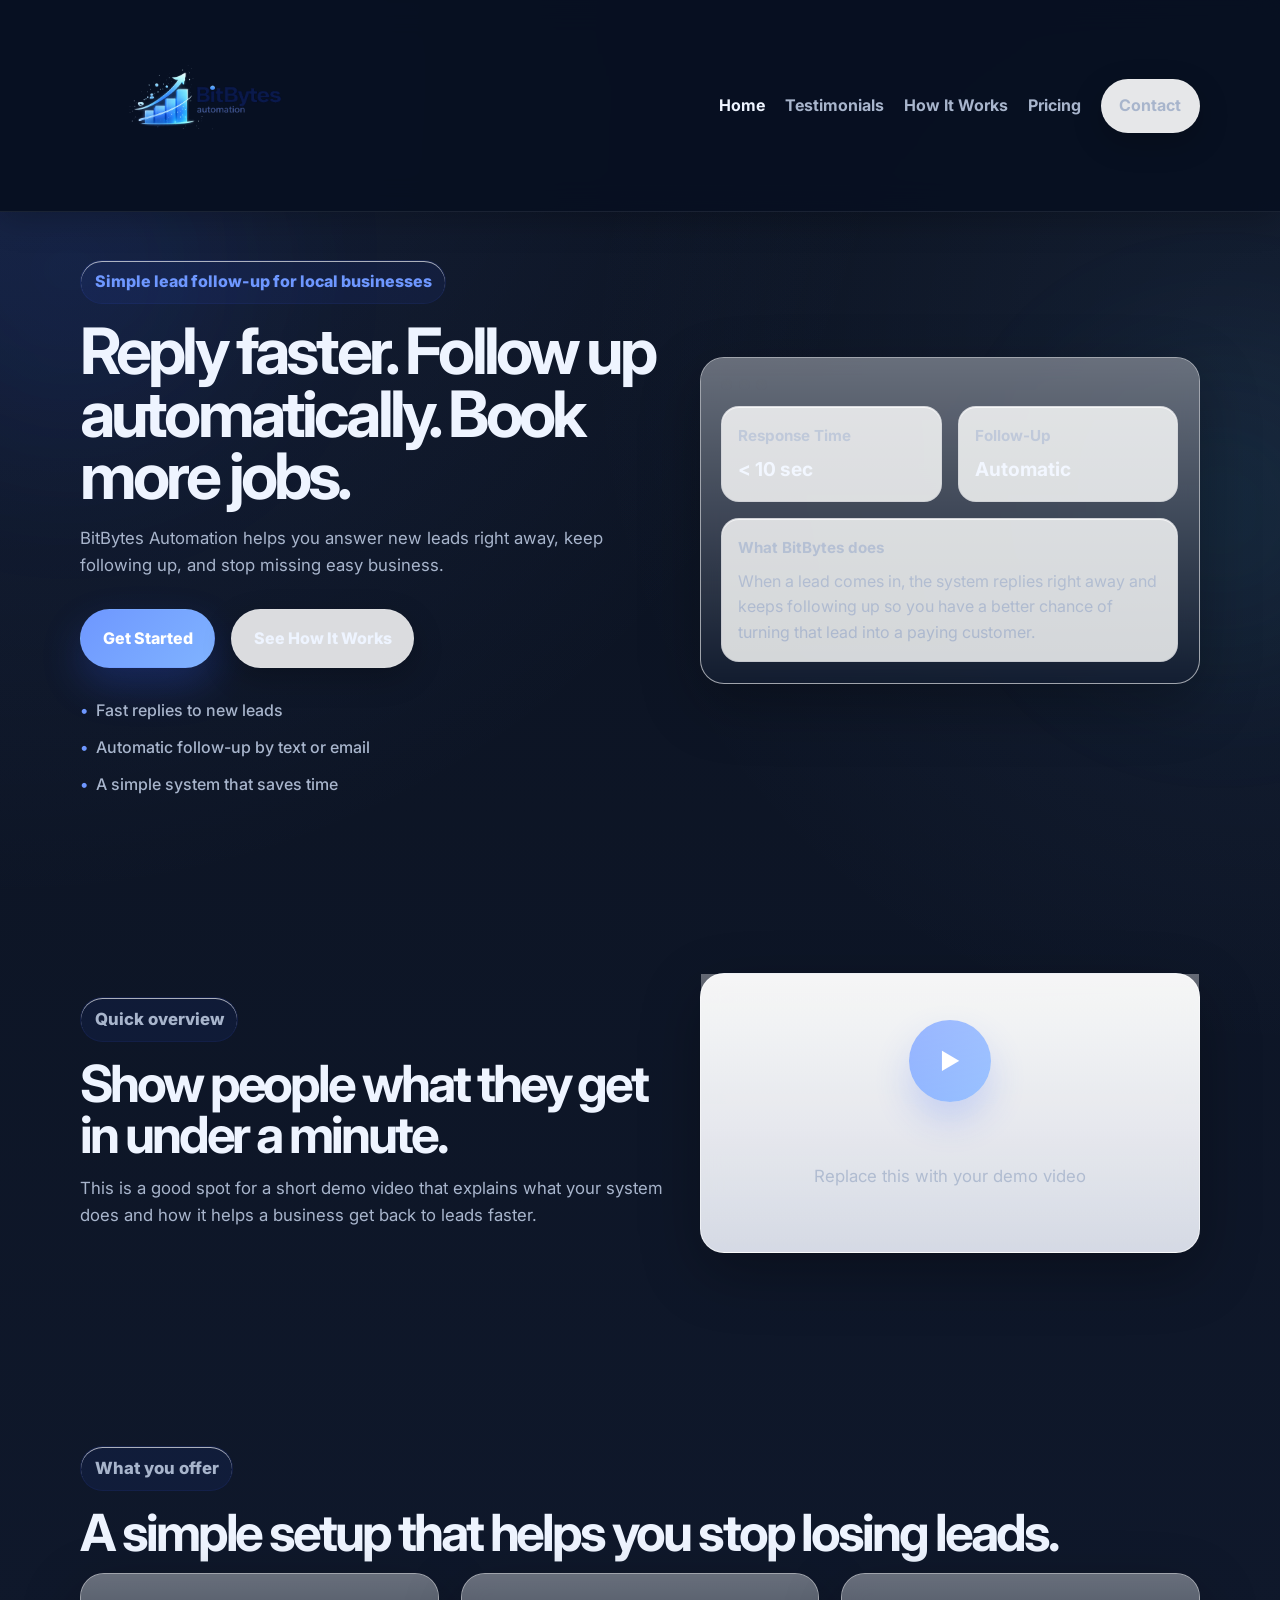
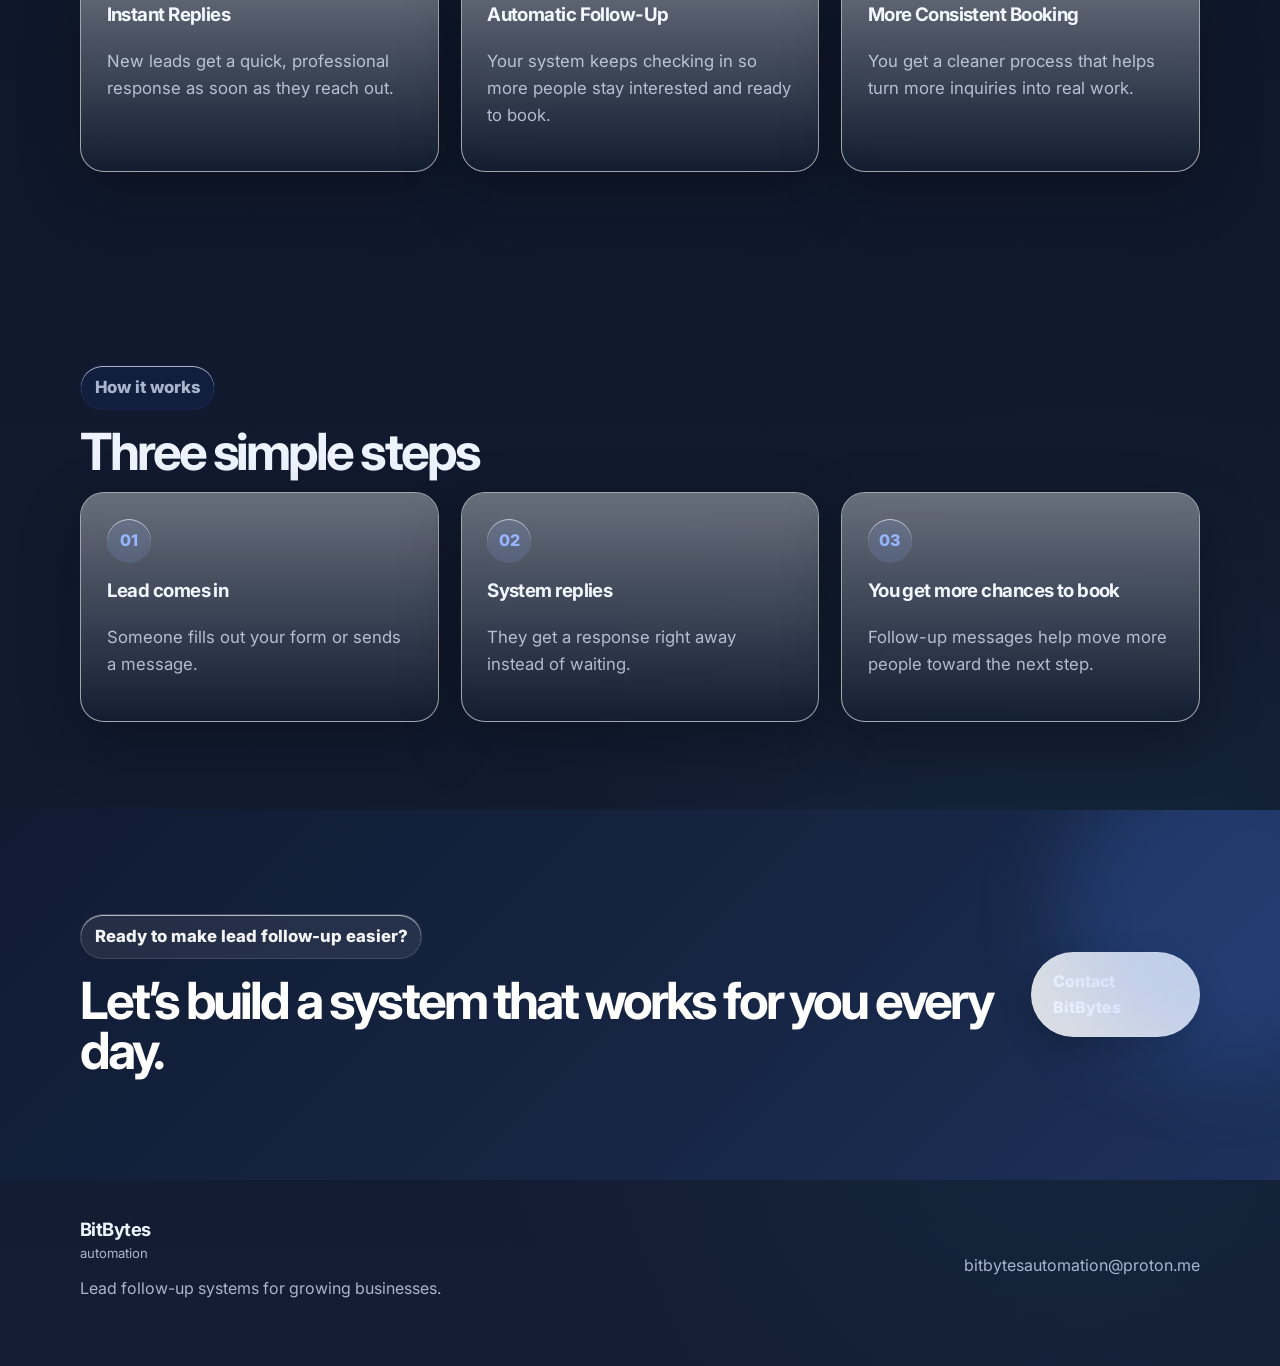
==== index.html @ 0a14f279 "Update index.html" ====
<!DOCTYPE html>
<html lang="en">
<head>
  <meta charset="UTF-8" />
  <meta name="viewport" content="width=device-width, initial-scale=1.0" />
  <title>BitBytes Automation</title>
  <meta name="description" content="BitBytes Automation helps businesses reply to new leads quickly and follow up automatically." />
  <link rel="preconnect" href="https://fonts.googleapis.com">
  <link rel="preconnect" href="https://fonts.gstatic.com" crossorigin>
  <link href="https://fonts.googleapis.com/css2?family=Inter:wght@400;500;600;700;800&display=swap" rel="stylesheet">
  <link rel="stylesheet" href="assets/css/styles.css" />
</head>
<body>
  <header class="site-header">
    <div class="container nav-wrap">
      <a class="brand" href="index.html" aria-label="BitBytes Automation home">
        <img src="assets/images/logo.png" alt="BitBytes Automation logo" class="brand-logo" />
      </a>

      <nav class="nav">
        <a href="index.html" class="active">Home</a>
        <a href="testimonials.html">Testimonials</a>
        <a href="case-study.html">How It Works</a>
        <a href="pricing.html">Pricing</a>
        <a href="contact.html" class="nav-cta">Contact</a>
</nav>
    </div>
  </header>

  <main>
    <section class="hero">
      <div class="container hero-grid">
        <div class="hero-copy">
          <p class="eyebrow">Simple lead follow-up for local businesses</p>
          <h1>Reply faster. Follow up automatically. Book more jobs.</h1>
          <p class="hero-text">
            BitBytes Automation helps you answer new leads right away, keep following up, and stop missing easy business.
          </p>

          <div class="hero-actions">
            <a href="contact.html" class="btn btn-primary">Get Started</a>
            <a href="case-study.html" class="btn btn-secondary">See How It Works</a>
          </div>

          <ul class="hero-points">
            <li>Fast replies to new leads</li>
            <li>Automatic follow-up by text or email</li>
            <li>A simple system that saves time</li>
          </ul>
        </div>

        <div class="hero-card">
          <div class="dashboard-card">
            <div class="dashboard-top">
              <span class="dot"></span>
              <span class="dot"></span>
              <span class="dot"></span>
            </div>
            <div class="metric-grid">
              <div class="metric-box">
                <span class="metric-label">Response Time</span>
                <strong>&lt; 10 sec</strong>
              </div>
              <div class="metric-box">
                <span class="metric-label">Follow-Up</span>
                <strong>Automatic</strong>
              </div>
              <div class="metric-box wide">
                <span class="metric-label">What BitBytes does</span>
                <p>When a lead comes in, the system replies right away and keeps following up so you have a better chance of turning that lead into a paying customer.</p>
              </div>
            </div>
          </div>
        </div>
      </div>
    </section>

    <section class="video-intro">
      <div class="container intro-wrap">
        <div>
          <p class="section-tag">Quick overview</p>
          <h2>Show people what they get in under a minute.</h2>
          <p>
            This is a good spot for a short demo video that explains what your system does and how it helps a business get back to leads faster.
          </p>
        </div>
        <div class="video-placeholder">
          <div class="play-button">▶</div>
          <p>Replace this with your demo video</p>
        </div>
      </div>
    </section>

    <section class="services">
      <div class="container">
        <p class="section-tag">What you offer</p>
        <h2>A simple setup that helps you stop losing leads.</h2>
        <div class="cards three-up">
          <article class="info-card">
            <h3>Instant Replies</h3>
            <p>New leads get a quick, professional response as soon as they reach out.</p>
          </article>
          <article class="info-card">
            <h3>Automatic Follow-Up</h3>
            <p>Your system keeps checking in so more people stay interested and ready to book.</p>
          </article>
          <article class="info-card">
            <h3>More Consistent Booking</h3>
            <p>You get a cleaner process that helps turn more inquiries into real work.</p>
          </article>
        </div>
      </div>
    </section>

    <section class="process">
      <div class="container">
        <p class="section-tag">How it works</p>
        <h2>Three simple steps</h2>
        <div class="steps">
          <div class="step">
            <span>01</span>
            <h3>Lead comes in</h3>
            <p>Someone fills out your form or sends a message.</p>
          </div>
          <div class="step">
            <span>02</span>
            <h3>System replies</h3>
            <p>They get a response right away instead of waiting.</p>
          </div>
          <div class="step">
            <span>03</span>
            <h3>You get more chances to book</h3>
            <p>Follow-up messages help move more people toward the next step.</p>
          </div>
        </div>
      </div>
    </section>

    <section class="cta-band">
      <div class="container cta-band-wrap">
        <div>
          <p class="section-tag light">Ready to make lead follow-up easier?</p>
          <h2>Let’s build a system that works for you every day.</h2>
        </div>
        <a href="contact.html" class="btn btn-light">Contact BitBytes</a>
      </div>
    </section>
  </main>

  <footer class="site-footer">
    <div class="container footer-wrap">
      <div>
        <strong>BitBytes</strong><span class="footer-sub">automation</span>
        <p>Lead follow-up systems for growing businesses.</p>
      </div>
      <div>
        <p><a href="mailto:bitbytesautomation@proton.me">bitbytesautomation@proton.me</a></p>
      </div>
    </div>
  </footer>

  <script src="assets/js/script.js"></script>
</body>
</html>
---- assets/css/styles.css ----
:root {
  --bg: #0d1424;
  --bg-2: #131d33;
  --surface: rgba(21, 31, 52, 0.74);
  --surface-strong: rgba(21, 31, 52, 0.92);
  --surface-solid: #17233c;
  --text: #eef4ff;
  --muted: #a8b5cc;
  --line: rgba(255, 255, 255, 0.08);
  --line-strong: rgba(255, 255, 255, 0.14);
  --accent: #6e97ff;
  --accent-2: #80b3ff;
  --accent-soft: rgba(110, 151, 255, 0.14);
  --accent-soft-2: rgba(128, 179, 255, 0.16);
  --dark: #0f1727;
  --shadow-sm: 0 10px 30px rgba(0, 0, 0, 0.22);
  --shadow: 0 20px 60px rgba(0, 0, 0, 0.28);
  --shadow-lg: 0 30px 90px rgba(0, 0, 0, 0.35);
  --radius-sm: 16px;
  --radius: 24px;
  --radius-lg: 30px;
  --max-width: 1120px;
}

/* Dark mode toggle removed: site now uses the dark theme by default. */

* {
  box-sizing: border-box;
}

html {
  scroll-behavior: smooth;
}

body {
  margin: 0;
  font-family: 'Inter', sans-serif;
  color: var(--text);
  line-height: 1.6;
  background:
    radial-gradient(circle at 0% 0%, rgba(110, 151, 255, 0.12), transparent 28%),
    radial-gradient(circle at 100% 12%, rgba(128, 179, 255, 0.08), transparent 24%),
    radial-gradient(circle at 85% 88%, rgba(81, 203, 238, 0.06), transparent 22%),
    linear-gradient(180deg, #0b1220 0%, #0f182b 55%, #131d33 100%);
  position: relative;
  overflow-x: hidden;
  transition: background 0.3s ease, color 0.3s ease;
}


body::before,
body::after {
  content: "";
  position: fixed;
  z-index: -1;
  border-radius: 50%;
  pointer-events: none;
  filter: blur(90px);
  opacity: 0.55;
}

body::before {
  width: 340px;
  height: 340px;
  top: 100px;
  left: -100px;
  background: rgba(49, 94, 251, 0.18);
}

body::after {
  width: 300px;
  height: 300px;
  right: -90px;
  top: 360px;
  background: rgba(81, 203, 238, 0.14);
}

img {
  max-width: 100%;
  display: block;
}

a {
  color: inherit;
  text-decoration: none;
}

button,
input,
textarea {
  font: inherit;
}

.container {
  width: min(var(--max-width), calc(100% - 2rem));
  margin: 0 auto;
}

.narrow {
  max-width: 760px;
}

/* 🔥 FIX: made header solid and raised z-index so page content no longer shows through while scrolling */
.site-header {
  position: sticky;
  top: 0;
  z-index: 1000;
  backdrop-filter: blur(16px);
  -webkit-backdrop-filter: blur(16px);
  background: rgba(8, 16, 34, 0.96);
  border-bottom: 1px solid rgba(255, 255, 255, 0.08);
  box-shadow: 0 8px 30px rgba(0, 0, 0, 0.22);
  transition: background 0.3s ease, border-color 0.3s ease, box-shadow 0.3s ease;
}

/* 🔥 FIX: kept the dark header fully solid too so dark mode behaves the same */
/* Dark header override no longer needed because dark theme is the default. */

/* 🔥 FIX: gave the header a stable minimum height so the larger logo doesn't crush the nav */
.nav-wrap {
  display: flex;
  align-items: center;
  justify-content: space-between;
  min-height: 130px;
  padding: 1rem 0;
  gap: 1.25rem;
}

.brand {
  display: inline-flex;
  align-items: center;
  gap: 0.75rem;
  flex-shrink: 0;
}

/* 🔥 FIX: kept the logo large, but toned it down slightly so it stays readable with the navigation */
.brand-logo {
  height: clamp(100px, 14vw, 180px);
  width: auto;
  object-fit: contain;
  animation: logoEntrance 0.8s ease both;
  transition: transform 0.25s ease, filter 0.25s ease, opacity 0.25s ease;
  transform-origin: center;
}

/* 🔥 FIX: slightly softened the hover animation so the big logo doesn't feel jumpy */
.brand:hover .brand-logo {
  transform: translateY(-1px) scale(1.03);
  filter: drop-shadow(0 0 14px rgba(49, 94, 251, 0.45));
}


@keyframes logoEntrance {
  0% {
    opacity: 0;
    transform: translateY(-8px) scale(0.96);
  }
  100% {
    opacity: 1;
    transform: translateY(0) scale(1);
  }
}

.brand-main {
  display: block;
  font-size: 1.7rem;
  font-weight: 800;
  letter-spacing: -0.05em;
  line-height: 1;
}

.brand-sub,
.footer-sub {
  display: block;
  font-size: 0.82rem;
  text-transform: lowercase;
  color: var(--muted);
  margin-top: 0.1rem;
  line-height: 1.1;
}

.nav {
  display: flex;
  align-items: center;
  gap: 1.25rem;
  flex-wrap: wrap;
}

.nav a {
  color: var(--muted);
  font-weight: 700;
  transition: color 0.2s ease, transform 0.2s ease;
}

.nav a:hover {
  color: var(--text);
}

.nav a.active {
  color: var(--text);
}

.nav-cta {
  padding: 0.82rem 1.1rem;
  border-radius: 999px;
  background: rgba(255, 255, 255, 0.9);
  border: 1px solid var(--line);
  box-shadow: var(--shadow-sm);
}


/* Dark mode toggle removed. */

main {
  position: relative;
}

.hero,
.page-hero,
.video-intro,
.services,
.process,
.cta-band {
  padding: 5.5rem 0;
}

/* 🔥 FIX: reduced top padding so the hero doesn't get pushed too far down after the taller header fix */
.hero {
  padding-top: 2rem;
}

.hero-grid,
.intro-wrap,
.two-col-detail,
.contact-layout {
  display: grid;
  grid-template-columns: 1.08fr 0.92fr;
  gap: 2rem;
  align-items: center;
}

.hero h1,
.page-hero h1,
.video-intro h2,
.services h2,
.process h2,
.cta-band h2 {
  font-size: clamp(2.35rem, 5vw, 4.6rem);
  line-height: 0.98;
  letter-spacing: -0.06em;
  margin: 0 0 1rem;
}

.page-hero h1,
.video-intro h2,
.services h2,
.process h2,
.cta-band h2 {
  font-size: clamp(2rem, 4vw, 3.25rem);
}

.hero-copy,
.page-hero .narrow {
  position: relative;
  z-index: 1;
}

.eyebrow,
.section-tag {
  display: inline-flex;
  align-items: center;
  gap: 0.5rem;
  color: var(--accent);
  background: rgba(49, 94, 251, 0.08);
  border: 1px solid rgba(49, 94, 251, 0.08);
  border-radius: 999px;
  padding: 0.5rem 0.85rem;
  font-weight: 800;
  margin-bottom: 1rem;
  box-shadow: inset 0 1px 0 rgba(255, 255, 255, 0.65);
}

.section-tag.light {
  color: rgba(255, 255, 255, 0.95);
  background: rgba(255, 255, 255, 0.08);
  border-color: rgba(255, 255, 255, 0.12);
}

.hero-text,
.page-hero p,
.video-intro p,
.services p,
.process p,
.cta-band p {
  color: var(--muted);
  max-width: 62ch;
  font-size: 1.05rem;
}

.hero-actions {
  display: flex;
  gap: 1rem;
  flex-wrap: wrap;
  margin: 1.9rem 0;
}

.btn {
  display: inline-flex;
  align-items: center;
  justify-content: center;
  padding: 0.98rem 1.35rem;
  border-radius: 999px;
  font-weight: 800;
  border: 1px solid transparent;
  transition: transform 0.2s ease, box-shadow 0.2s ease, background 0.2s ease, border-color 0.2s ease;
  cursor: pointer;
  min-height: 52px;
}

.btn:hover {
  transform: translateY(-2px);
}

.btn-primary {
  background: linear-gradient(135deg, var(--accent), var(--accent-2));
  color: white;
  box-shadow: 0 18px 40px rgba(49, 94, 251, 0.24);
}

.btn-primary:hover {
  box-shadow: 0 24px 45px rgba(49, 94, 251, 0.28);
}

.btn-secondary,
.btn-light {
  background: rgba(255, 255, 255, 0.85);
  color: var(--text);
  border-color: var(--line);
  box-shadow: var(--shadow-sm);
}

.btn-secondary:hover,
.btn-light:hover {
  background: #ffffff;
  border-color: var(--line-strong);
}


.hero-points {
  margin: 1.2rem 0 0;
  padding: 0;
  list-style: none;
  display: grid;
  gap: 0.7rem;
  color: var(--muted);
  font-weight: 500;
}

.hero-points li::before,
.detail-list li::before {
  content: '•';
  color: var(--accent);
  margin-right: 0.5rem;
}

.dashboard-card,
.info-card,
.quote-card,
.detail-card,
.step,
.note-box,
.video-placeholder {
  background: var(--surface);
  border: 1px solid rgba(255, 255, 255, 0.6);
  box-shadow: var(--shadow);
  border-radius: var(--radius);
  backdrop-filter: blur(12px);
  -webkit-backdrop-filter: blur(12px);
  transition: background 0.3s ease, border-color 0.3s ease;
}

.dashboard-card,
.detail-card,
.note-box,
.info-card,
.quote-card,
.step {
  position: relative;
  overflow: hidden;
}

.dashboard-card::before,
.detail-card::before,
.info-card::before,
.quote-card::before,
.step::before,
.note-box::before,
.video-placeholder::before {
  content: "";
  position: absolute;
  inset: 0;
  background: linear-gradient(180deg, rgba(255,255,255,0.36), rgba(255,255,255,0));
  pointer-events: none;
}


.dashboard-card {
  padding: 1.3rem;
}

.dashboard-top {
  display: flex;
  gap: 0.4rem;
  margin-bottom: 1rem;
}

.dot {
  width: 11px;
  height: 11px;
  border-radius: 50%;
  background: rgba(19, 32, 51, 0.15);
}

.metric-grid {
  display: grid;
  grid-template-columns: repeat(2, 1fr);
  gap: 1rem;
}

.metric-box {
  background: rgba(255,255,255,0.82);
  border: 1px solid rgba(19, 32, 51, 0.08);
  padding: 1rem;
  border-radius: 18px;
  box-shadow: inset 0 1px 0 rgba(255,255,255,0.7);
  transition: background 0.3s ease, border-color 0.3s ease;
}


.metric-box strong {
  display: block;
  font-size: 1.2rem;
  margin-top: 0.35rem;
}

.metric-box p {
  margin: 0.5rem 0 0;
  color: var(--muted);
}

.metric-box.wide {
  grid-column: 1 / -1;
}

.metric-label {
  color: var(--muted);
  font-size: 0.95rem;
  font-weight: 700;
}

.cards.three-up,
.steps {
  display: grid;
  grid-template-columns: repeat(3, 1fr);
  gap: 1.35rem;
}

.info-card,
.quote-card,
.step,
.detail-card,
.note-box {
  padding: 1.6rem;
}

.info-card h3,
.step h3,
.detail-card h2,
.quote-card strong {
  margin-top: 0;
  letter-spacing: -0.03em;
}

.quote-card p {
  font-size: 1.02rem;
}

.quote-card strong,
.quote-card span {
  display: block;
}

.quote-card strong {
  margin-top: 1rem;
}

.quote-card span {
  color: var(--muted);
  font-size: 0.95rem;
}

.step span {
  display: inline-flex;
  width: 44px;
  height: 44px;
  align-items: center;
  justify-content: center;
  border-radius: 50%;
  background: var(--accent-soft);
  color: var(--accent);
  font-weight: 800;
  margin-bottom: 0.8rem;
  box-shadow: inset 0 1px 0 rgba(255,255,255,0.6);
}

.video-placeholder {
  min-height: 280px;
  display: grid;
  place-items: center;
  text-align: center;
  padding: 2rem;
  background:
    linear-gradient(180deg, rgba(255,255,255,0.94), rgba(241,245,255,0.88));
}


.video-placeholder.tall {
  min-height: 360px;
}

.play-button {
  width: 82px;
  height: 82px;
  border-radius: 50%;
  display: grid;
  place-items: center;
  background: linear-gradient(135deg, var(--accent), var(--accent-2));
  color: white;
  font-size: 1.4rem;
  margin-bottom: 1rem;
  box-shadow: 0 18px 35px rgba(49, 94, 251, 0.24);
}

.detail-list {
  list-style: none;
  padding: 0;
  margin: 0;
  display: grid;
  gap: 0.8rem;
  color: var(--muted);
}

.contact-form {
  display: grid;
  gap: 1rem;
}

.contact-form label {
  display: grid;
  gap: 0.45rem;
  font-weight: 700;
}

.contact-form input,
.contact-form textarea {
  width: 100%;
  padding: 1rem 1rem;
  border-radius: 16px;
  border: 1px solid var(--line);
  background: rgba(255, 255, 255, 0.88);
  font: inherit;
  color: var(--text);
  transition: border-color 0.2s ease, box-shadow 0.2s ease, background 0.2s ease;
}


.contact-form textarea {
  resize: vertical;
}

.contact-form input:focus,
.contact-form textarea:focus {
  outline: none;
  border-color: rgba(49, 94, 251, 0.38);
  box-shadow: 0 0 0 4px rgba(49, 94, 251, 0.08);
  background: #ffffff;
}


.form-status {
  min-height: 1.5rem;
  margin: 0.25rem 0 0;
  color: var(--muted);
  font-weight: 600;
}

.page-main .page-hero {
  padding-bottom: 2rem;
}

.cta-band {
  background: linear-gradient(135deg, #101b32, #172645 60%, #1d315b 100%);
  color: white;
  position: relative;
  overflow: hidden;
}

.cta-band::before {
  content: "";
  position: absolute;
  width: 320px;
  height: 320px;
  border-radius: 50%;
  background: rgba(74, 134, 255, 0.18);
  right: -100px;
  top: -60px;
  filter: blur(40px);
}

.cta-band-wrap,
.footer-wrap {
  display: flex;
  align-items: center;
  justify-content: space-between;
  gap: 1rem;
}

.site-footer {
  padding: 2.2rem 0 3rem;
}

.site-footer p,
.site-footer a {
  color: var(--muted);
}

.site-footer strong {
  font-size: 1.15rem;
  letter-spacing: -0.03em;
}

.page-hero {
  position: relative;
}

.page-hero::after {
  content: "";
  display: block;
  width: 120px;
  height: 6px;
  border-radius: 999px;
  background: linear-gradient(90deg, rgba(49,94,251,0.65), rgba(81,203,238,0.35));
  margin-top: 1.5rem;
}

@media (max-width: 900px) {
  .hero,
  .page-hero,
  .video-intro,
  .services,
  .process,
  .cta-band {
    padding: 4rem 0;
  }

  .hero-grid,
  .intro-wrap,
  .two-col-detail,
  .contact-layout,
  .cards.three-up,
  .steps,
  .metric-grid {
    grid-template-columns: 1fr;
  }

  .nav-wrap,
  .cta-band-wrap,
  .footer-wrap {
    flex-direction: column;
    align-items: flex-start;
  }

  .nav {
    width: 100%;
    gap: 0.9rem;
  }

  .hero h1,
  .page-hero h1,
  .video-intro h2,
  .services h2,
  .process h2,
  .cta-band h2 {
    line-height: 1.02;
  }

  .metric-box.wide {
    grid-column: auto;
  }
}

@media (max-width: 640px) {
  .container {
    width: min(var(--max-width), calc(100% - 1.25rem));
  }

  .nav {
    flex-wrap: wrap;
  }

  .hero-actions {
    flex-direction: column;
    align-items: stretch;
  }

  .btn {
    width: 100%;
  }

  .nav-cta {
    width: auto;
  }

  .dashboard-card,
  .info-card,
  .quote-card,
  .detail-card,
  .step,
  .note-box,
  .video-placeholder {
    border-radius: 20px;
  }

  /* 🔥 FIX: mobile logo stays large, but is capped lower so it doesn't dominate the whole viewport */
  .brand-logo {
    height: clamp(70px, 18vw, 120px);
  }
}
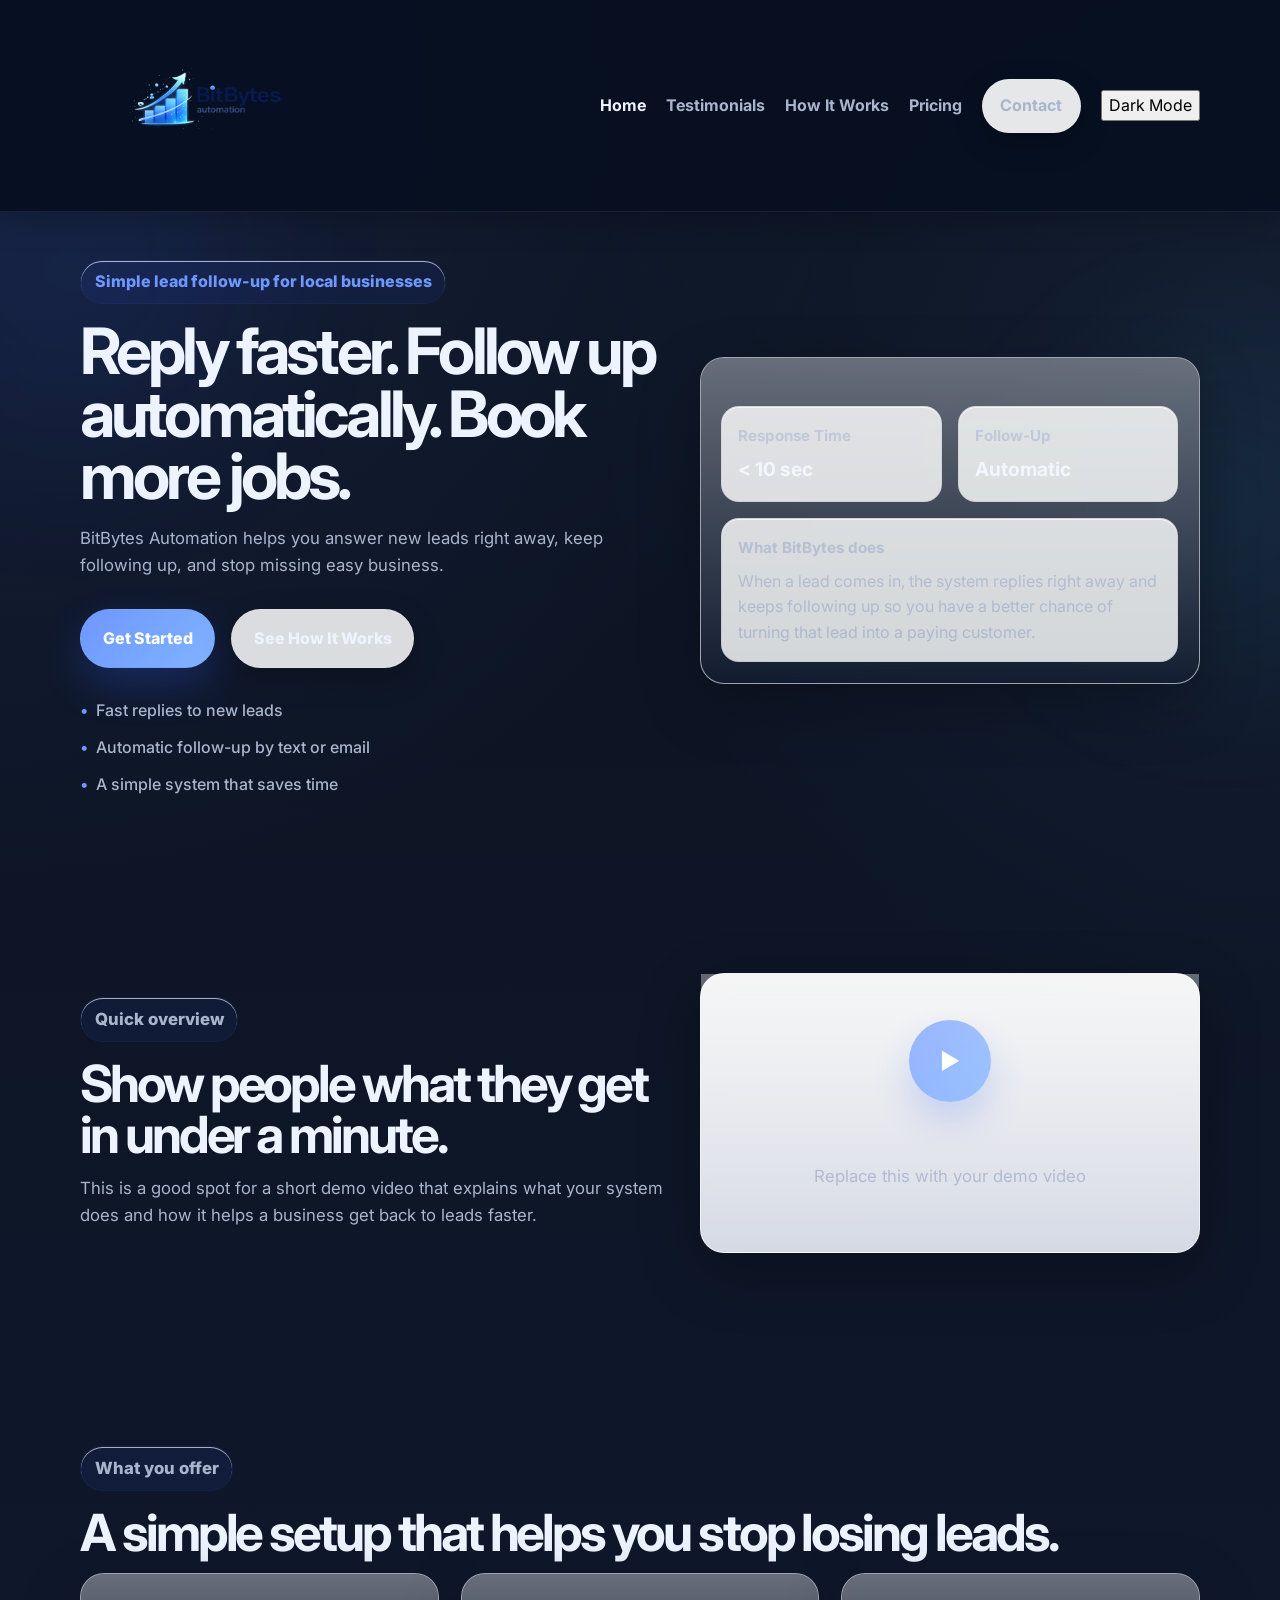
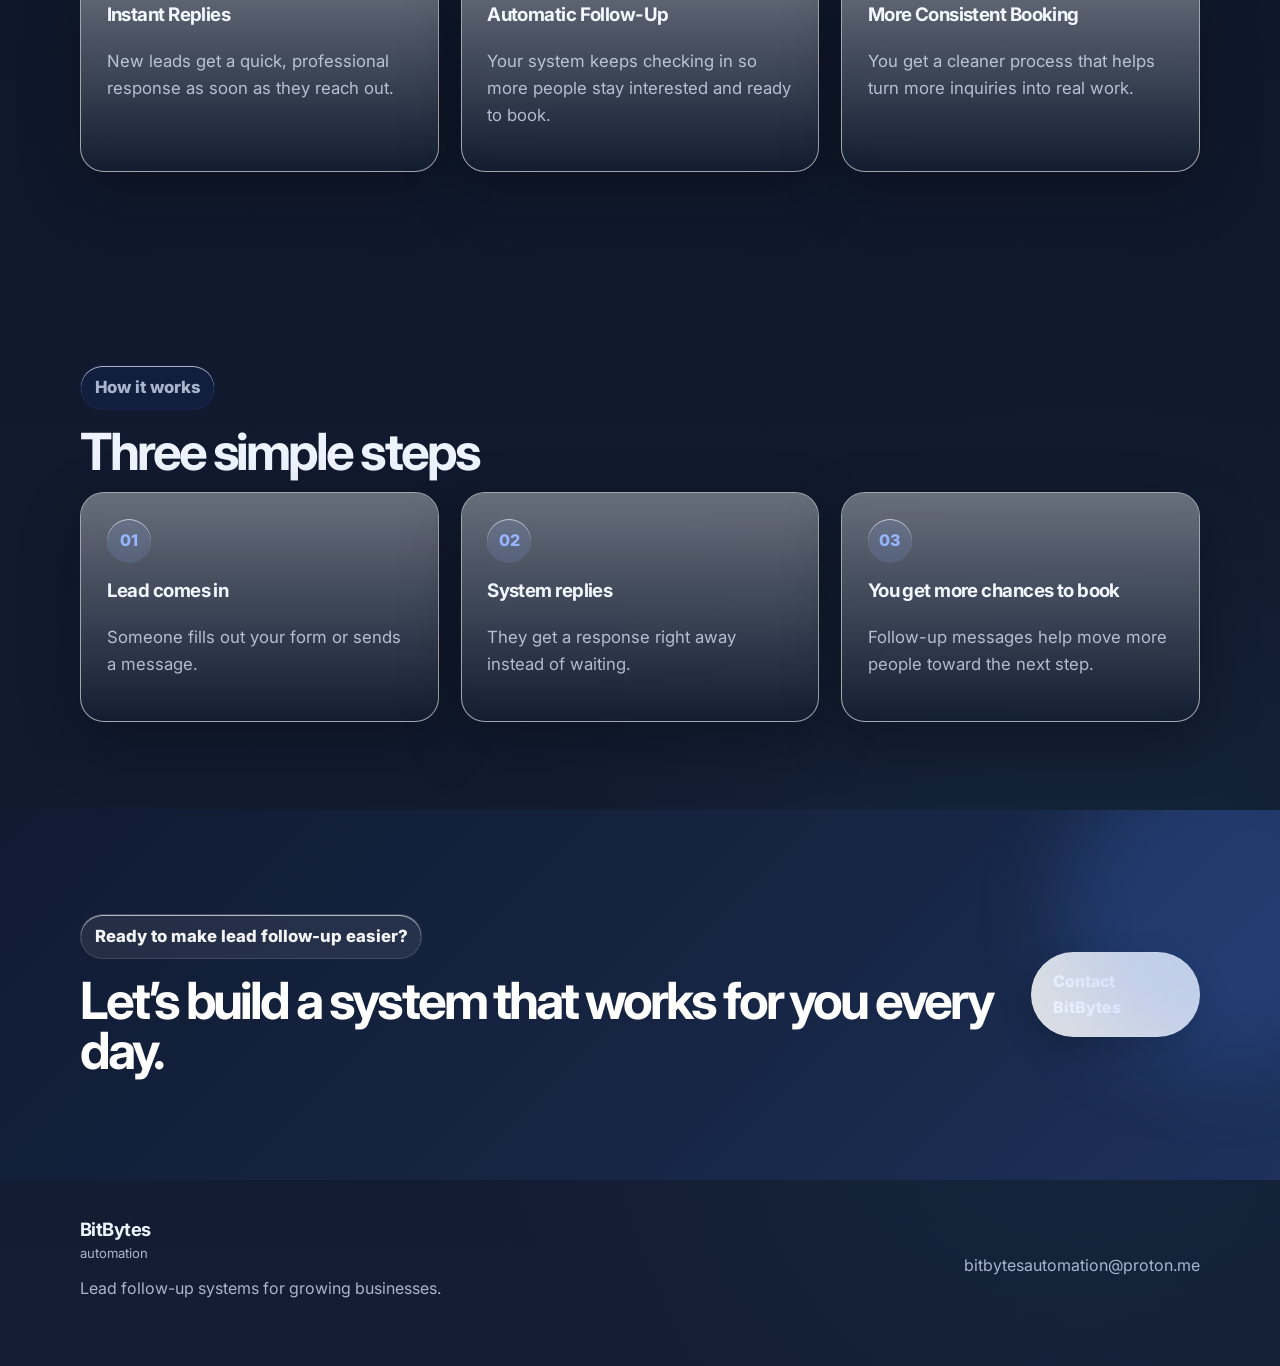
==== commit ff73170e: "Update index.html" ====
--- a/index.html
+++ b/index.html
@@ -23,7 +23,8 @@
         <a href="case-study.html">How It Works</a>
         <a href="pricing.html">Pricing</a>
         <a href="contact.html" class="nav-cta">Contact</a>
-</nav>
+        <button type="button" class="theme-toggle" aria-pressed="false">Dark Mode</button>
+      </nav>
     </div>
   </header>
 
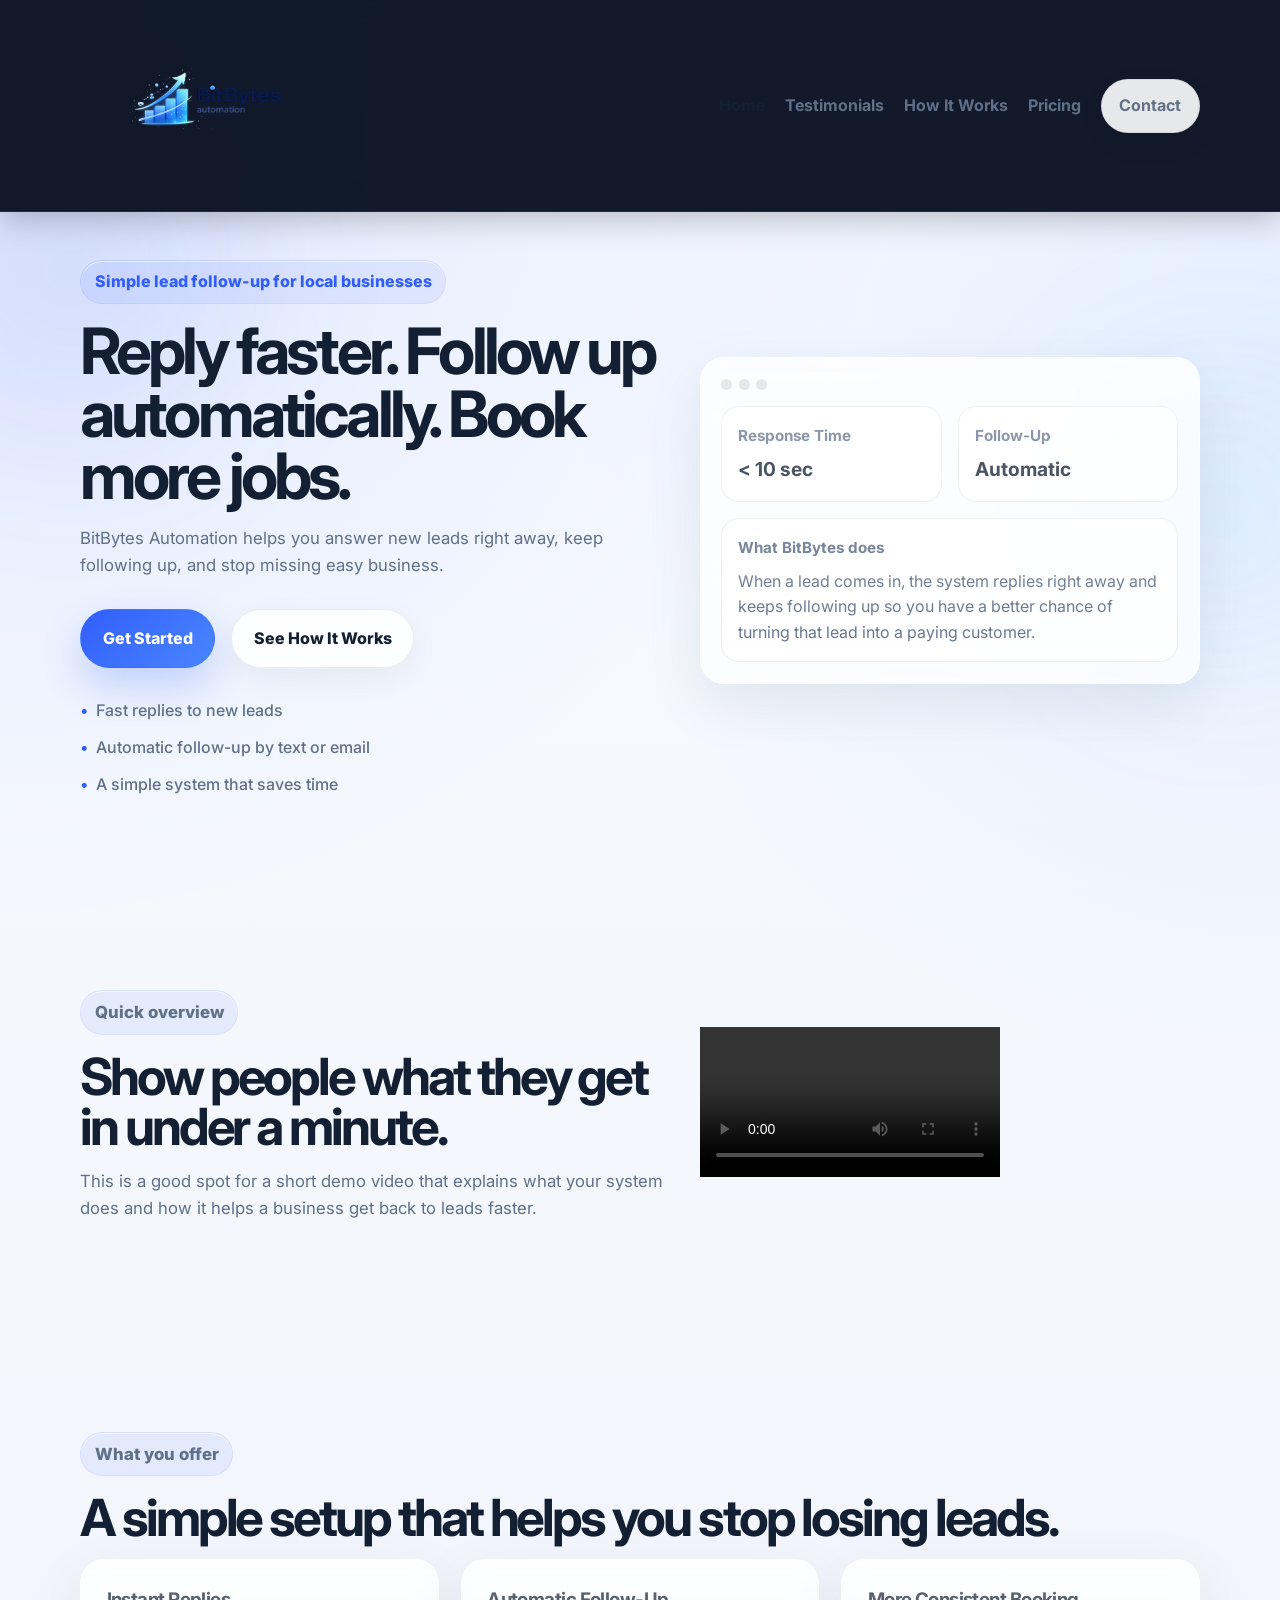
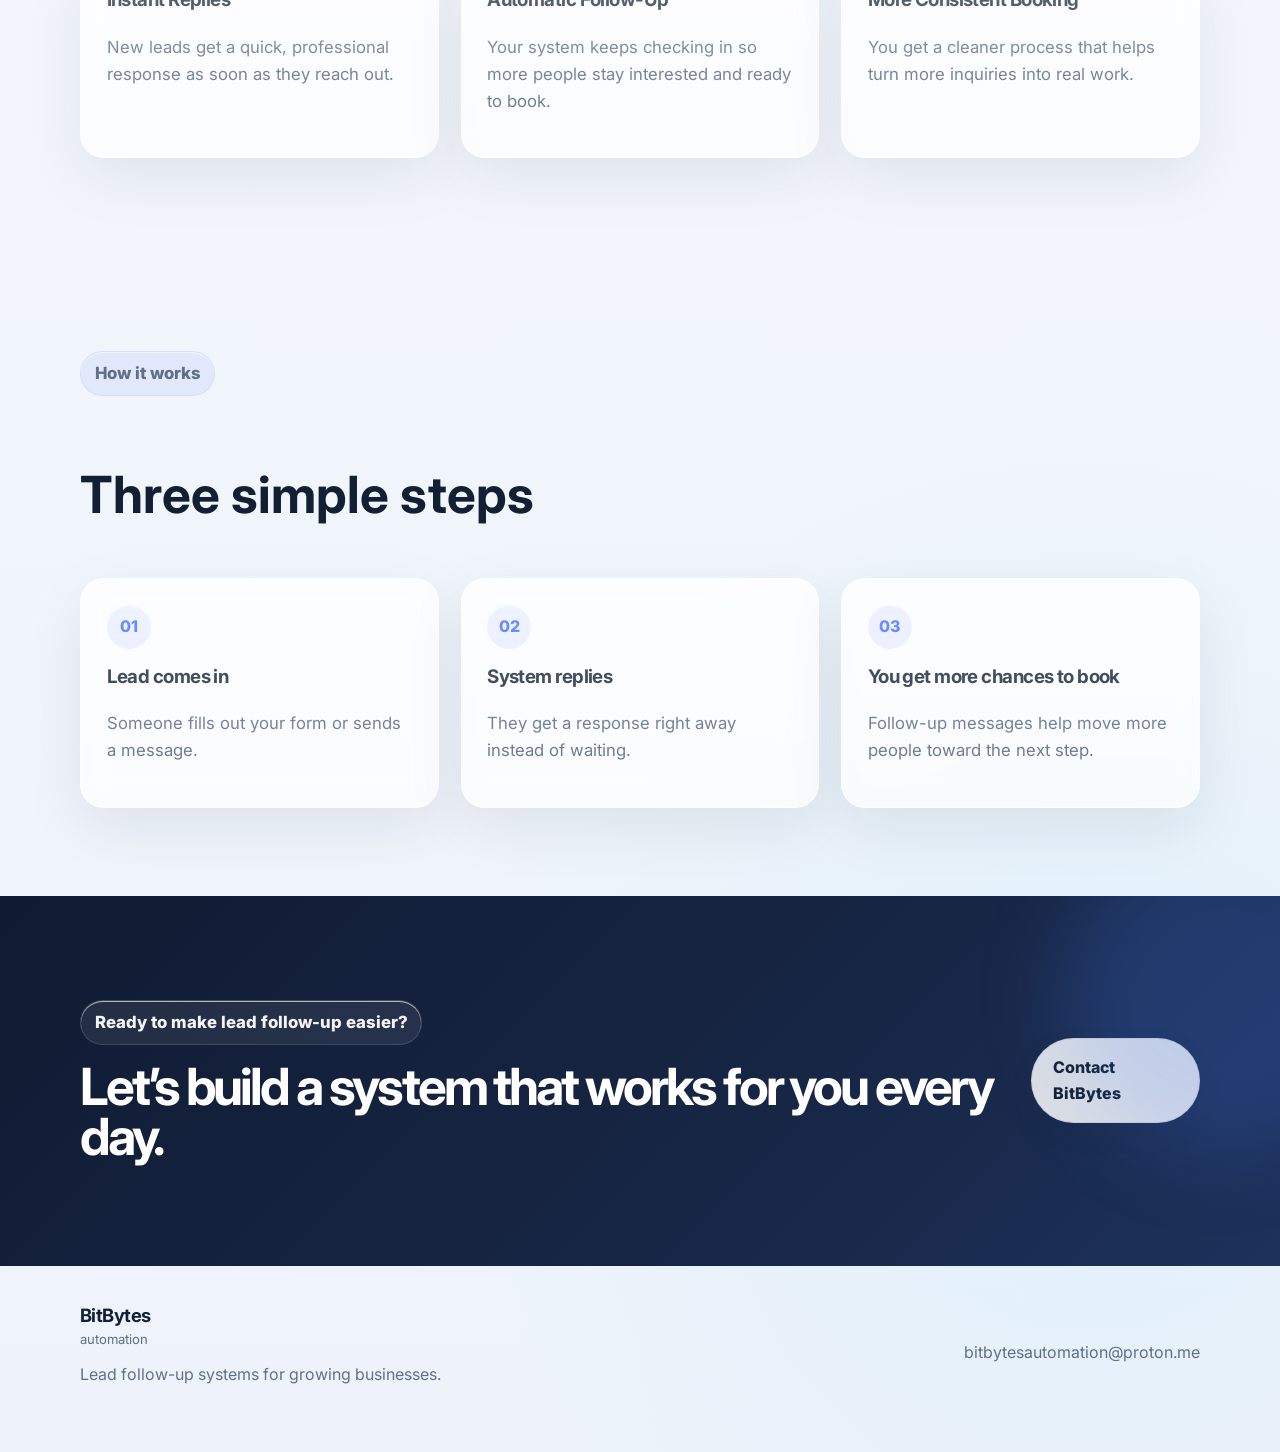
==== commit 6cfe8111: "Update index.html" ====
--- a/index.html
+++ b/index.html
@@ -23,8 +23,7 @@
         <a href="case-study.html">How It Works</a>
         <a href="pricing.html">Pricing</a>
         <a href="contact.html" class="nav-cta">Contact</a>
-        <button type="button" class="theme-toggle" aria-pressed="false">Dark Mode</button>
-      </nav>
+</nav>
     </div>
   </header>
 
@@ -85,9 +84,11 @@
             This is a good spot for a short demo video that explains what your system does and how it helps a business get back to leads faster.
           </p>
         </div>
-        <div class="video-placeholder">
-          <div class="play-button">▶</div>
-          <p>Replace this with your demo video</p>
+        <div class="video-frame">
+          <video class="site-video" controls preload="metadata" playsinline>
+            <source src="assets/video/demo.mp4" type="video/mp4" />
+            Your browser does not support the video tag.
+          </video>
         </div>
       </div>
     </section>
--- a/assets/css/styles.css
+++ b/assets/css/styles.css
@@ -1,4 +1,28 @@
 :root {
+  --bg: #f4f7fc;
+  --bg-2: #eef3fb;
+  --surface: rgba(255, 255, 255, 0.72);
+  --surface-strong: rgba(255, 255, 255, 0.9);
+  --surface-solid: #ffffff;
+  --text: #132033;
+  --muted: #607089;
+  --line: rgba(19, 32, 51, 0.08);
+  --line-strong: rgba(19, 32, 51, 0.12);
+  --accent: #315efb;
+  --accent-2: #4a86ff;
+  --accent-soft: rgba(49, 94, 251, 0.1);
+  --accent-soft-2: rgba(74, 134, 255, 0.12);
+  --dark: #0f1727;
+  --shadow-sm: 0 10px 30px rgba(17, 24, 39, 0.05);
+  --shadow: 0 20px 60px rgba(17, 24, 39, 0.08);
+  --shadow-lg: 0 30px 90px rgba(17, 24, 39, 0.12);
+  --radius-sm: 16px;
+  --radius: 24px;
+  --radius-lg: 30px;
+  --max-width: 1120px;
+}
+
+body.dark {
   --bg: #0d1424;
   --bg-2: #131d33;
   --surface: rgba(21, 31, 52, 0.74);
@@ -12,17 +36,10 @@
   --accent-2: #80b3ff;
   --accent-soft: rgba(110, 151, 255, 0.14);
   --accent-soft-2: rgba(128, 179, 255, 0.16);
-  --dark: #0f1727;
   --shadow-sm: 0 10px 30px rgba(0, 0, 0, 0.22);
   --shadow: 0 20px 60px rgba(0, 0, 0, 0.28);
   --shadow-lg: 0 30px 90px rgba(0, 0, 0, 0.35);
-  --radius-sm: 16px;
-  --radius: 24px;
-  --radius-lg: 30px;
-  --max-width: 1120px;
-}
-
-/* Dark mode toggle removed: site now uses the dark theme by default. */
+}
 
 * {
   box-sizing: border-box;
@@ -38,15 +55,22 @@
   color: var(--text);
   line-height: 1.6;
   background:
+    radial-gradient(circle at 0% 0%, rgba(49, 94, 251, 0.13), transparent 28%),
+    radial-gradient(circle at 100% 12%, rgba(74, 134, 255, 0.1), transparent 24%),
+    radial-gradient(circle at 85% 88%, rgba(81, 203, 238, 0.09), transparent 22%),
+    linear-gradient(180deg, #f8fbff 0%, #f2f6fc 55%, #eef3fb 100%);
+  position: relative;
+  overflow-x: hidden;
+  transition: background 0.3s ease, color 0.3s ease;
+}
+
+body.dark {
+  background:
     radial-gradient(circle at 0% 0%, rgba(110, 151, 255, 0.12), transparent 28%),
     radial-gradient(circle at 100% 12%, rgba(128, 179, 255, 0.08), transparent 24%),
     radial-gradient(circle at 85% 88%, rgba(81, 203, 238, 0.06), transparent 22%),
     linear-gradient(180deg, #0b1220 0%, #0f182b 55%, #131d33 100%);
-  position: relative;
-  overflow-x: hidden;
-  transition: background 0.3s ease, color 0.3s ease;
-}
-
+}
 
 body::before,
 body::after {
@@ -114,7 +138,11 @@
 }
 
 /* 🔥 FIX: kept the dark header fully solid too so dark mode behaves the same */
-/* Dark header override no longer needed because dark theme is the default. */
+body.dark .site-header {
+  background: rgba(8, 16, 34, 0.96);
+  border-bottom: 1px solid rgba(255, 255, 255, 0.08);
+  box-shadow: 0 8px 30px rgba(0, 0, 0, 0.22);
+}
 
 /* 🔥 FIX: gave the header a stable minimum height so the larger logo doesn't crush the nav */
 .nav-wrap {
@@ -149,6 +177,9 @@
   filter: drop-shadow(0 0 14px rgba(49, 94, 251, 0.45));
 }
 
+body.dark .brand:hover .brand-logo {
+  filter: drop-shadow(0 0 16px rgba(110, 151, 255, 0.55)) drop-shadow(0 0 38px rgba(128, 179, 255, 0.32));
+}
 
 @keyframes logoEntrance {
   0% {
@@ -208,8 +239,32 @@
   box-shadow: var(--shadow-sm);
 }
 
-
-/* Dark mode toggle removed. */
+body.dark .nav-cta {
+  background: rgba(255, 255, 255, 0.04);
+}
+
+.theme-toggle {
+  appearance: none;
+  border: 1px solid var(--line);
+  background: rgba(255, 255, 255, 0.86);
+  color: var(--text);
+  box-shadow: var(--shadow-sm);
+  border-radius: 999px;
+  padding: 0.78rem 1rem;
+  font-weight: 800;
+  cursor: pointer;
+  transition: transform 0.2s ease, background 0.2s ease, border-color 0.2s ease;
+}
+
+.theme-toggle:hover {
+  transform: translateY(-1px);
+  background: var(--surface-solid);
+  border-color: var(--line-strong);
+}
+
+body.dark .theme-toggle {
+  background: rgba(255, 255, 255, 0.04);
+}
 
 main {
   position: relative;
@@ -243,7 +298,7 @@
 .page-hero h1,
 .video-intro h2,
 .services h2,
-.process h2,
+process h2,
 .cta-band h2 {
   font-size: clamp(2.35rem, 5vw, 4.6rem);
   line-height: 0.98;
@@ -345,6 +400,10 @@
   border-color: var(--line-strong);
 }
 
+body.dark .btn-secondary,
+body.dark .btn-light {
+  background: rgba(255, 255, 255, 0.04);
+}
 
 .hero-points {
   margin: 1.2rem 0 0;
@@ -403,6 +462,15 @@
   pointer-events: none;
 }
 
+body.dark .dashboard-card::before,
+body.dark .detail-card::before,
+body.dark .info-card::before,
+body.dark .quote-card::before,
+body.dark .step::before,
+body.dark .note-box::before,
+body.dark .video-placeholder::before {
+  background: linear-gradient(180deg, rgba(255,255,255,0.03), rgba(255,255,255,0));
+}
 
 .dashboard-card {
   padding: 1.3rem;
@@ -436,6 +504,10 @@
   transition: background 0.3s ease, border-color 0.3s ease;
 }
 
+body.dark .metric-box {
+  background: rgba(255, 255, 255, 0.04);
+  border-color: rgba(255, 255, 255, 0.08);
+}
 
 .metric-box strong {
   display: block;
@@ -523,6 +595,9 @@
     linear-gradient(180deg, rgba(255,255,255,0.94), rgba(241,245,255,0.88));
 }
 
+body.dark .video-placeholder {
+  background: linear-gradient(180deg, rgba(255,255,255,0.03), rgba(255,255,255,0.02));
+}
 
 .video-placeholder.tall {
   min-height: 360px;
@@ -573,6 +648,10 @@
   transition: border-color 0.2s ease, box-shadow 0.2s ease, background 0.2s ease;
 }
 
+body.dark .contact-form input,
+body.dark .contact-form textarea {
+  background: rgba(255, 255, 255, 0.04);
+}
 
 .contact-form textarea {
   resize: vertical;
@@ -586,6 +665,10 @@
   background: #ffffff;
 }
 
+body.dark .contact-form input:focus,
+body.dark .contact-form textarea:focus {
+  background: rgba(255, 255, 255, 0.06);
+}
 
 .form-status {
   min-height: 1.5rem;
@@ -717,7 +800,8 @@
     width: 100%;
   }
 
-  .nav-cta {
+  .nav-cta,
+  .theme-toggle {
     width: auto;
   }
 
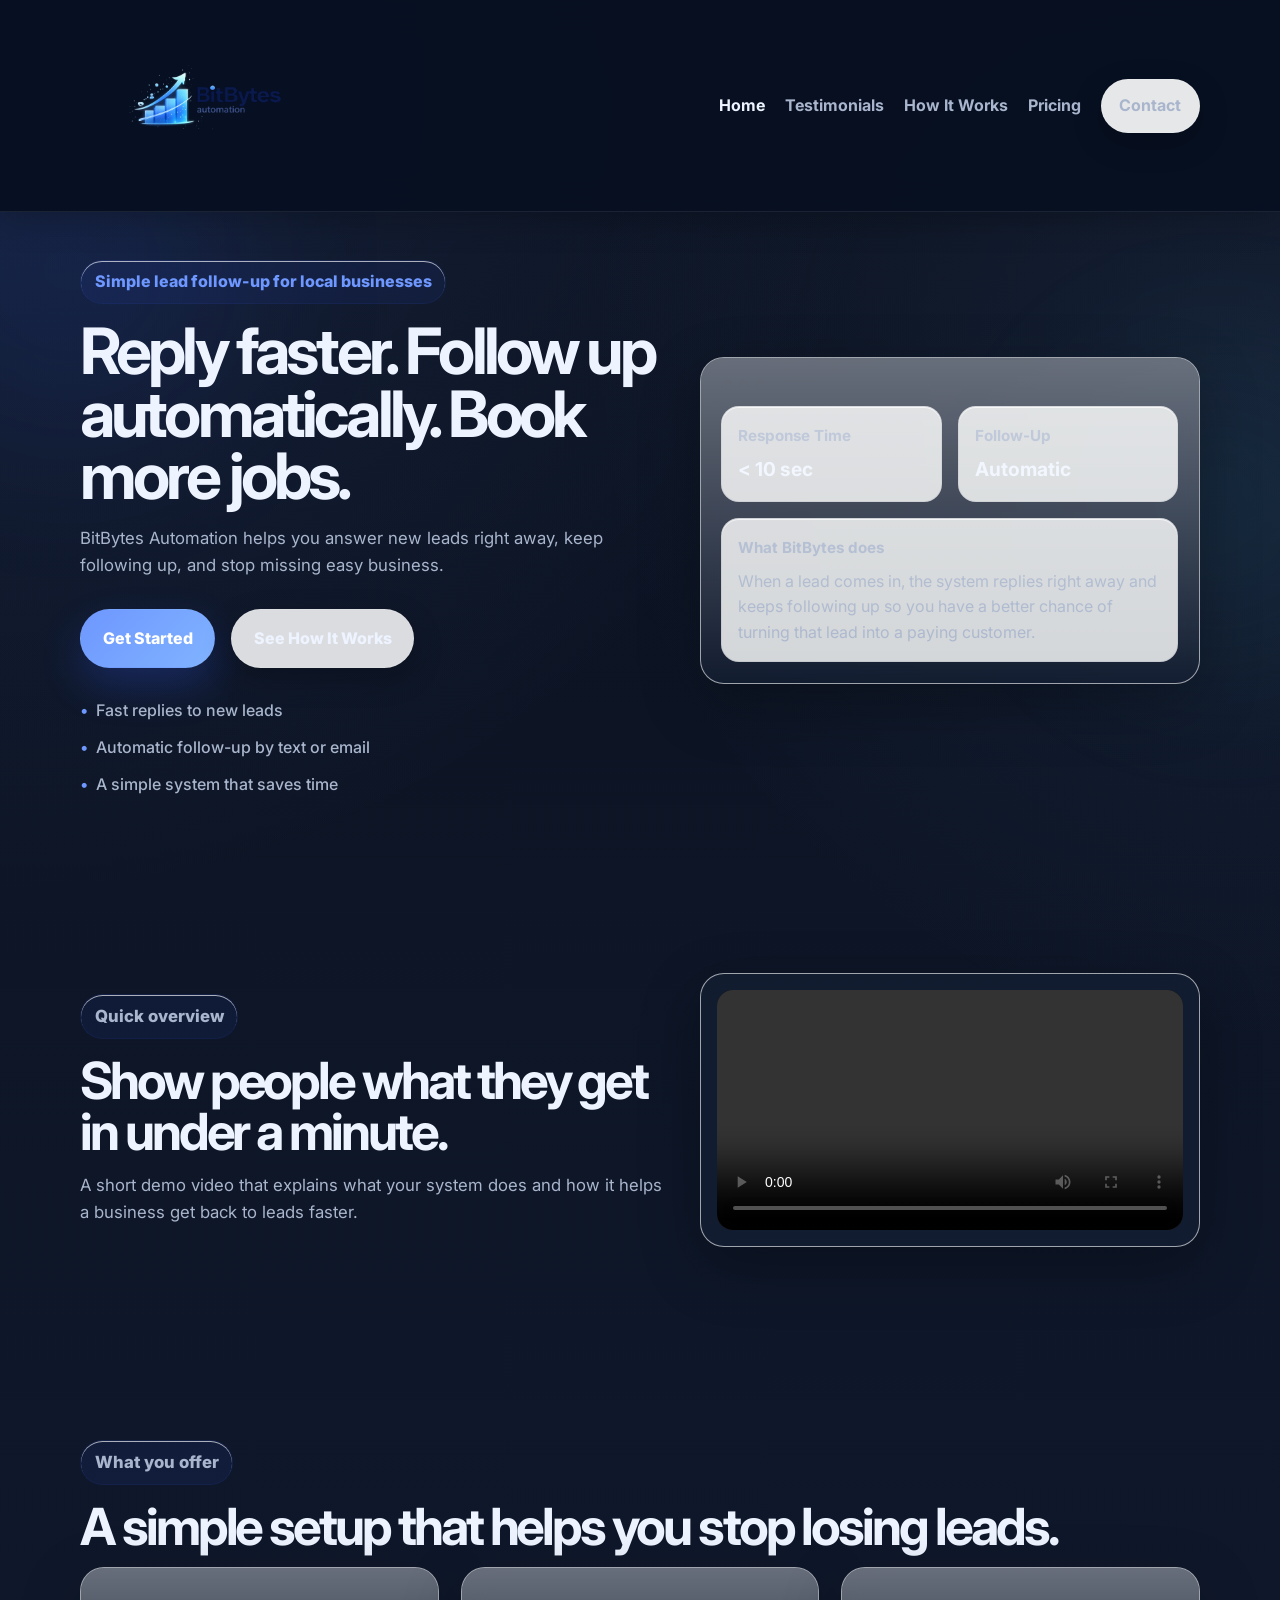
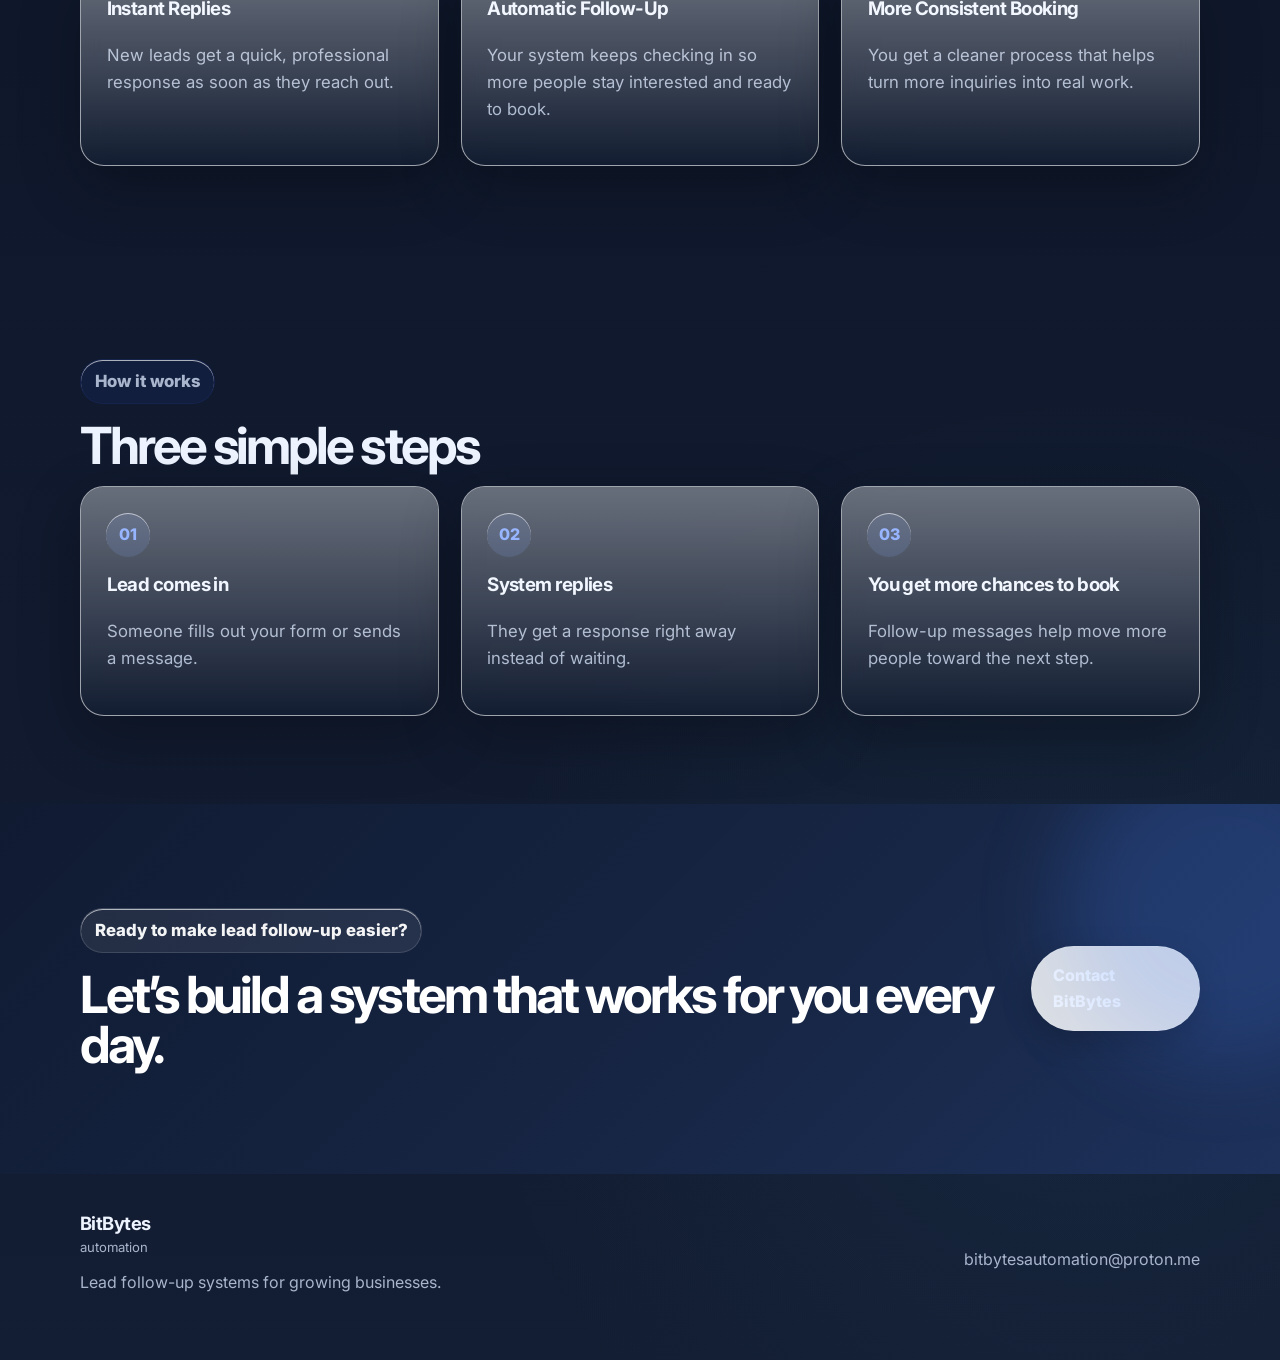
==== commit b7b096b7: "Update index.html" ====
--- a/index.html
+++ b/index.html
@@ -81,7 +81,7 @@
           <p class="section-tag">Quick overview</p>
           <h2>Show people what they get in under a minute.</h2>
           <p>
-            This is a good spot for a short demo video that explains what your system does and how it helps a business get back to leads faster.
+            A short demo video that explains what your system does and how it helps a business get back to leads faster.
           </p>
         </div>
         <div class="video-frame">
--- a/assets/css/styles.css
+++ b/assets/css/styles.css
@@ -1,28 +1,4 @@
 :root {
-  --bg: #f4f7fc;
-  --bg-2: #eef3fb;
-  --surface: rgba(255, 255, 255, 0.72);
-  --surface-strong: rgba(255, 255, 255, 0.9);
-  --surface-solid: #ffffff;
-  --text: #132033;
-  --muted: #607089;
-  --line: rgba(19, 32, 51, 0.08);
-  --line-strong: rgba(19, 32, 51, 0.12);
-  --accent: #315efb;
-  --accent-2: #4a86ff;
-  --accent-soft: rgba(49, 94, 251, 0.1);
-  --accent-soft-2: rgba(74, 134, 255, 0.12);
-  --dark: #0f1727;
-  --shadow-sm: 0 10px 30px rgba(17, 24, 39, 0.05);
-  --shadow: 0 20px 60px rgba(17, 24, 39, 0.08);
-  --shadow-lg: 0 30px 90px rgba(17, 24, 39, 0.12);
-  --radius-sm: 16px;
-  --radius: 24px;
-  --radius-lg: 30px;
-  --max-width: 1120px;
-}
-
-body.dark {
   --bg: #0d1424;
   --bg-2: #131d33;
   --surface: rgba(21, 31, 52, 0.74);
@@ -36,10 +12,17 @@
   --accent-2: #80b3ff;
   --accent-soft: rgba(110, 151, 255, 0.14);
   --accent-soft-2: rgba(128, 179, 255, 0.16);
+  --dark: #0f1727;
   --shadow-sm: 0 10px 30px rgba(0, 0, 0, 0.22);
   --shadow: 0 20px 60px rgba(0, 0, 0, 0.28);
   --shadow-lg: 0 30px 90px rgba(0, 0, 0, 0.35);
-}
+  --radius-sm: 16px;
+  --radius: 24px;
+  --radius-lg: 30px;
+  --max-width: 1120px;
+}
+
+/* Dark mode toggle removed: site now uses the dark theme by default. */
 
 * {
   box-sizing: border-box;
@@ -55,22 +38,15 @@
   color: var(--text);
   line-height: 1.6;
   background:
-    radial-gradient(circle at 0% 0%, rgba(49, 94, 251, 0.13), transparent 28%),
-    radial-gradient(circle at 100% 12%, rgba(74, 134, 255, 0.1), transparent 24%),
-    radial-gradient(circle at 85% 88%, rgba(81, 203, 238, 0.09), transparent 22%),
-    linear-gradient(180deg, #f8fbff 0%, #f2f6fc 55%, #eef3fb 100%);
-  position: relative;
-  overflow-x: hidden;
-  transition: background 0.3s ease, color 0.3s ease;
-}
-
-body.dark {
-  background:
     radial-gradient(circle at 0% 0%, rgba(110, 151, 255, 0.12), transparent 28%),
     radial-gradient(circle at 100% 12%, rgba(128, 179, 255, 0.08), transparent 24%),
     radial-gradient(circle at 85% 88%, rgba(81, 203, 238, 0.06), transparent 22%),
     linear-gradient(180deg, #0b1220 0%, #0f182b 55%, #131d33 100%);
-}
+  position: relative;
+  overflow-x: hidden;
+  transition: background 0.3s ease, color 0.3s ease;
+}
+
 
 body::before,
 body::after {
@@ -138,11 +114,7 @@
 }
 
 /* 🔥 FIX: kept the dark header fully solid too so dark mode behaves the same */
-body.dark .site-header {
-  background: rgba(8, 16, 34, 0.96);
-  border-bottom: 1px solid rgba(255, 255, 255, 0.08);
-  box-shadow: 0 8px 30px rgba(0, 0, 0, 0.22);
-}
+/* Dark header override no longer needed because dark theme is the default. */
 
 /* 🔥 FIX: gave the header a stable minimum height so the larger logo doesn't crush the nav */
 .nav-wrap {
@@ -177,9 +149,6 @@
   filter: drop-shadow(0 0 14px rgba(49, 94, 251, 0.45));
 }
 
-body.dark .brand:hover .brand-logo {
-  filter: drop-shadow(0 0 16px rgba(110, 151, 255, 0.55)) drop-shadow(0 0 38px rgba(128, 179, 255, 0.32));
-}
 
 @keyframes logoEntrance {
   0% {
@@ -239,32 +208,8 @@
   box-shadow: var(--shadow-sm);
 }
 
-body.dark .nav-cta {
-  background: rgba(255, 255, 255, 0.04);
-}
-
-.theme-toggle {
-  appearance: none;
-  border: 1px solid var(--line);
-  background: rgba(255, 255, 255, 0.86);
-  color: var(--text);
-  box-shadow: var(--shadow-sm);
-  border-radius: 999px;
-  padding: 0.78rem 1rem;
-  font-weight: 800;
-  cursor: pointer;
-  transition: transform 0.2s ease, background 0.2s ease, border-color 0.2s ease;
-}
-
-.theme-toggle:hover {
-  transform: translateY(-1px);
-  background: var(--surface-solid);
-  border-color: var(--line-strong);
-}
-
-body.dark .theme-toggle {
-  background: rgba(255, 255, 255, 0.04);
-}
+
+/* Dark mode toggle removed. */
 
 main {
   position: relative;
@@ -298,7 +243,7 @@
 .page-hero h1,
 .video-intro h2,
 .services h2,
-process h2,
+.process h2,
 .cta-band h2 {
   font-size: clamp(2.35rem, 5vw, 4.6rem);
   line-height: 0.98;
@@ -400,10 +345,6 @@
   border-color: var(--line-strong);
 }
 
-body.dark .btn-secondary,
-body.dark .btn-light {
-  background: rgba(255, 255, 255, 0.04);
-}
 
 .hero-points {
   margin: 1.2rem 0 0;
@@ -462,15 +403,6 @@
   pointer-events: none;
 }
 
-body.dark .dashboard-card::before,
-body.dark .detail-card::before,
-body.dark .info-card::before,
-body.dark .quote-card::before,
-body.dark .step::before,
-body.dark .note-box::before,
-body.dark .video-placeholder::before {
-  background: linear-gradient(180deg, rgba(255,255,255,0.03), rgba(255,255,255,0));
-}
 
 .dashboard-card {
   padding: 1.3rem;
@@ -504,10 +436,6 @@
   transition: background 0.3s ease, border-color 0.3s ease;
 }
 
-body.dark .metric-box {
-  background: rgba(255, 255, 255, 0.04);
-  border-color: rgba(255, 255, 255, 0.08);
-}
 
 .metric-box strong {
   display: block;
@@ -595,9 +523,6 @@
     linear-gradient(180deg, rgba(255,255,255,0.94), rgba(241,245,255,0.88));
 }
 
-body.dark .video-placeholder {
-  background: linear-gradient(180deg, rgba(255,255,255,0.03), rgba(255,255,255,0.02));
-}
 
 .video-placeholder.tall {
   min-height: 360px;
@@ -648,10 +573,6 @@
   transition: border-color 0.2s ease, box-shadow 0.2s ease, background 0.2s ease;
 }
 
-body.dark .contact-form input,
-body.dark .contact-form textarea {
-  background: rgba(255, 255, 255, 0.04);
-}
 
 .contact-form textarea {
   resize: vertical;
@@ -665,10 +586,6 @@
   background: #ffffff;
 }
 
-body.dark .contact-form input:focus,
-body.dark .contact-form textarea:focus {
-  background: rgba(255, 255, 255, 0.06);
-}
 
 .form-status {
   min-height: 1.5rem;
@@ -800,8 +717,7 @@
     width: 100%;
   }
 
-  .nav-cta,
-  .theme-toggle {
+  .nav-cta {
     width: auto;
   }
 
@@ -820,3 +736,47 @@
     height: clamp(70px, 18vw, 120px);
   }
 }
+
+
+/* Demo video */
+.video-frame {
+  background: var(--surface);
+  border: 1px solid rgba(255, 255, 255, 0.6);
+  box-shadow: var(--shadow);
+  border-radius: var(--radius);
+  backdrop-filter: blur(12px);
+  -webkit-backdrop-filter: blur(12px);
+  padding: 1rem;
+  overflow: hidden;
+}
+
+.video-frame-tall {
+  min-height: 360px;
+}
+
+.site-video {
+  display: block;
+  width: 100%;
+  height: auto;
+  min-height: 240px;
+  border-radius: calc(var(--radius) - 8px);
+  background: #000;
+  box-shadow: inset 0 0 0 1px rgba(255, 255, 255, 0.05);
+}
+
+.site-video:focus-visible {
+  outline: 2px solid var(--accent-2);
+  outline-offset: 3px;
+}
+
+@media (max-width: 640px) {
+  .video-frame {
+    padding: 0.75rem;
+    border-radius: 20px;
+  }
+
+  .site-video {
+    min-height: 200px;
+    border-radius: 14px;
+  }
+}
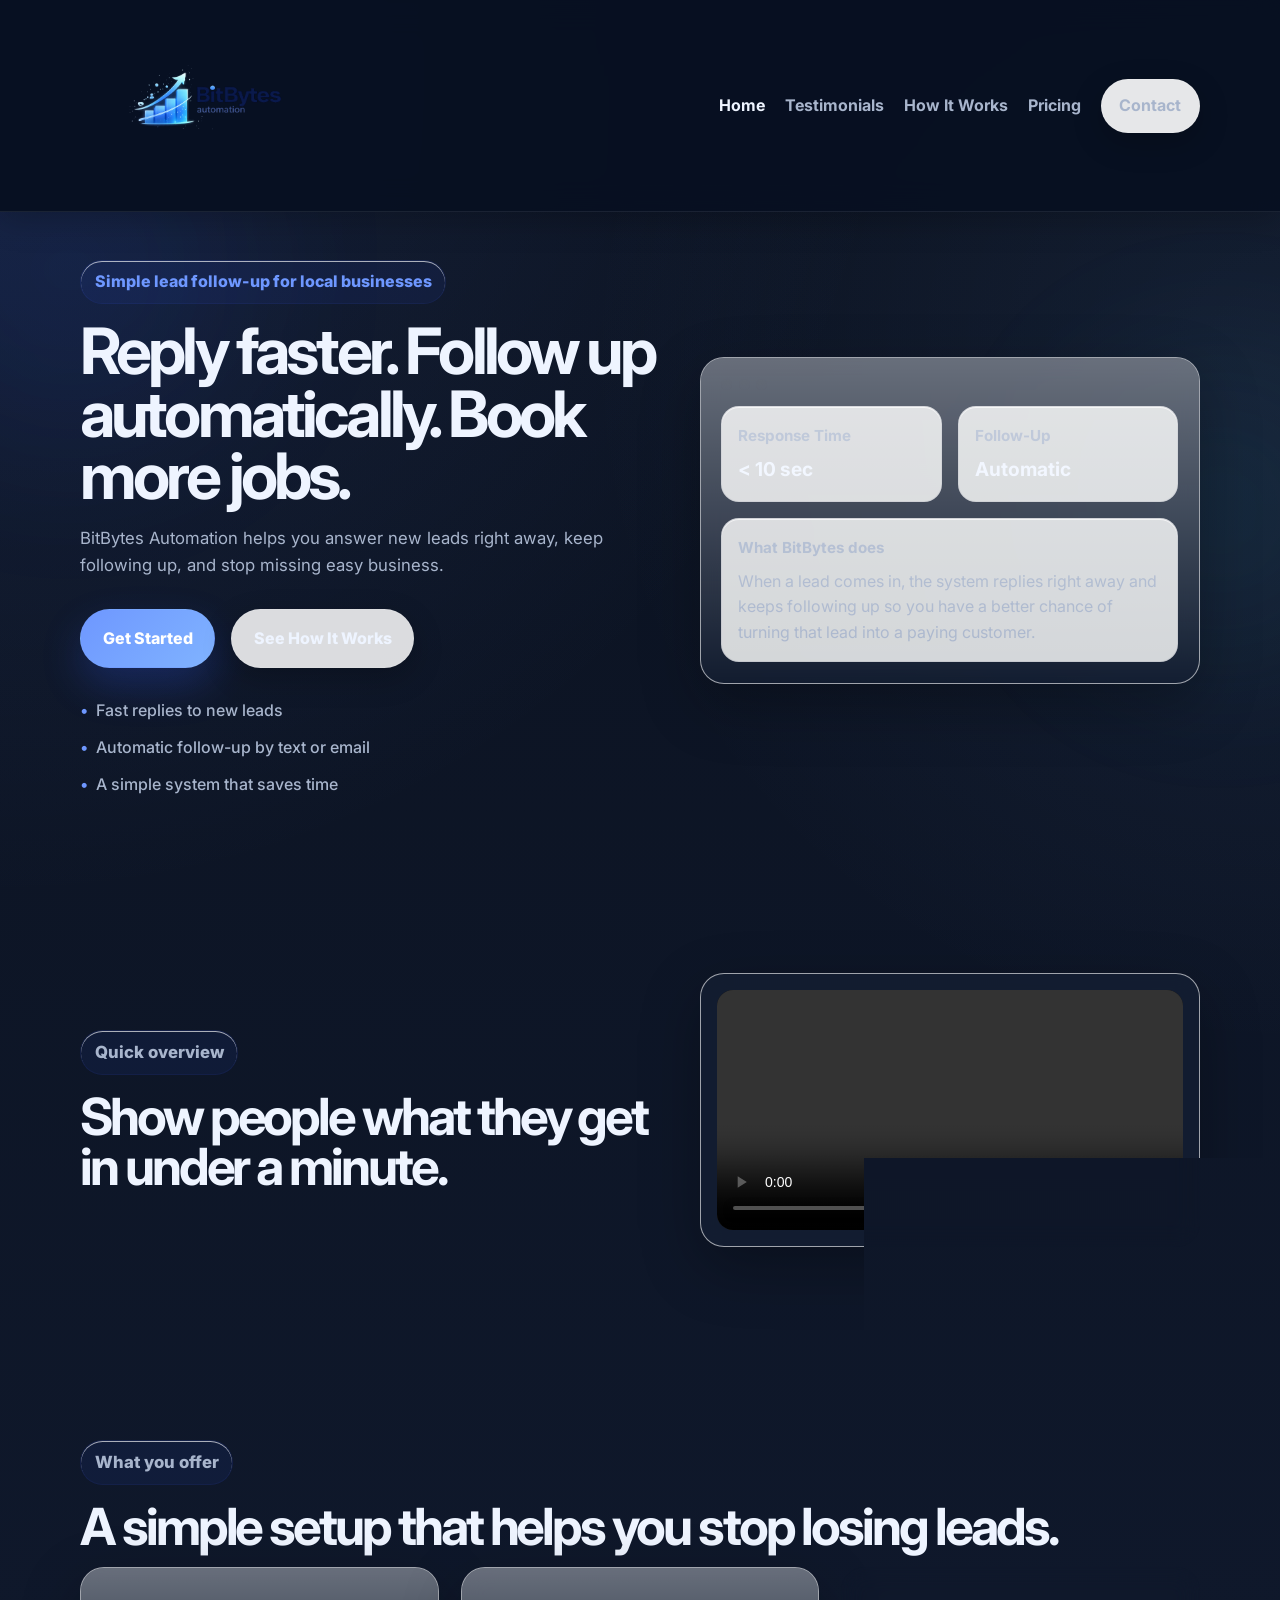
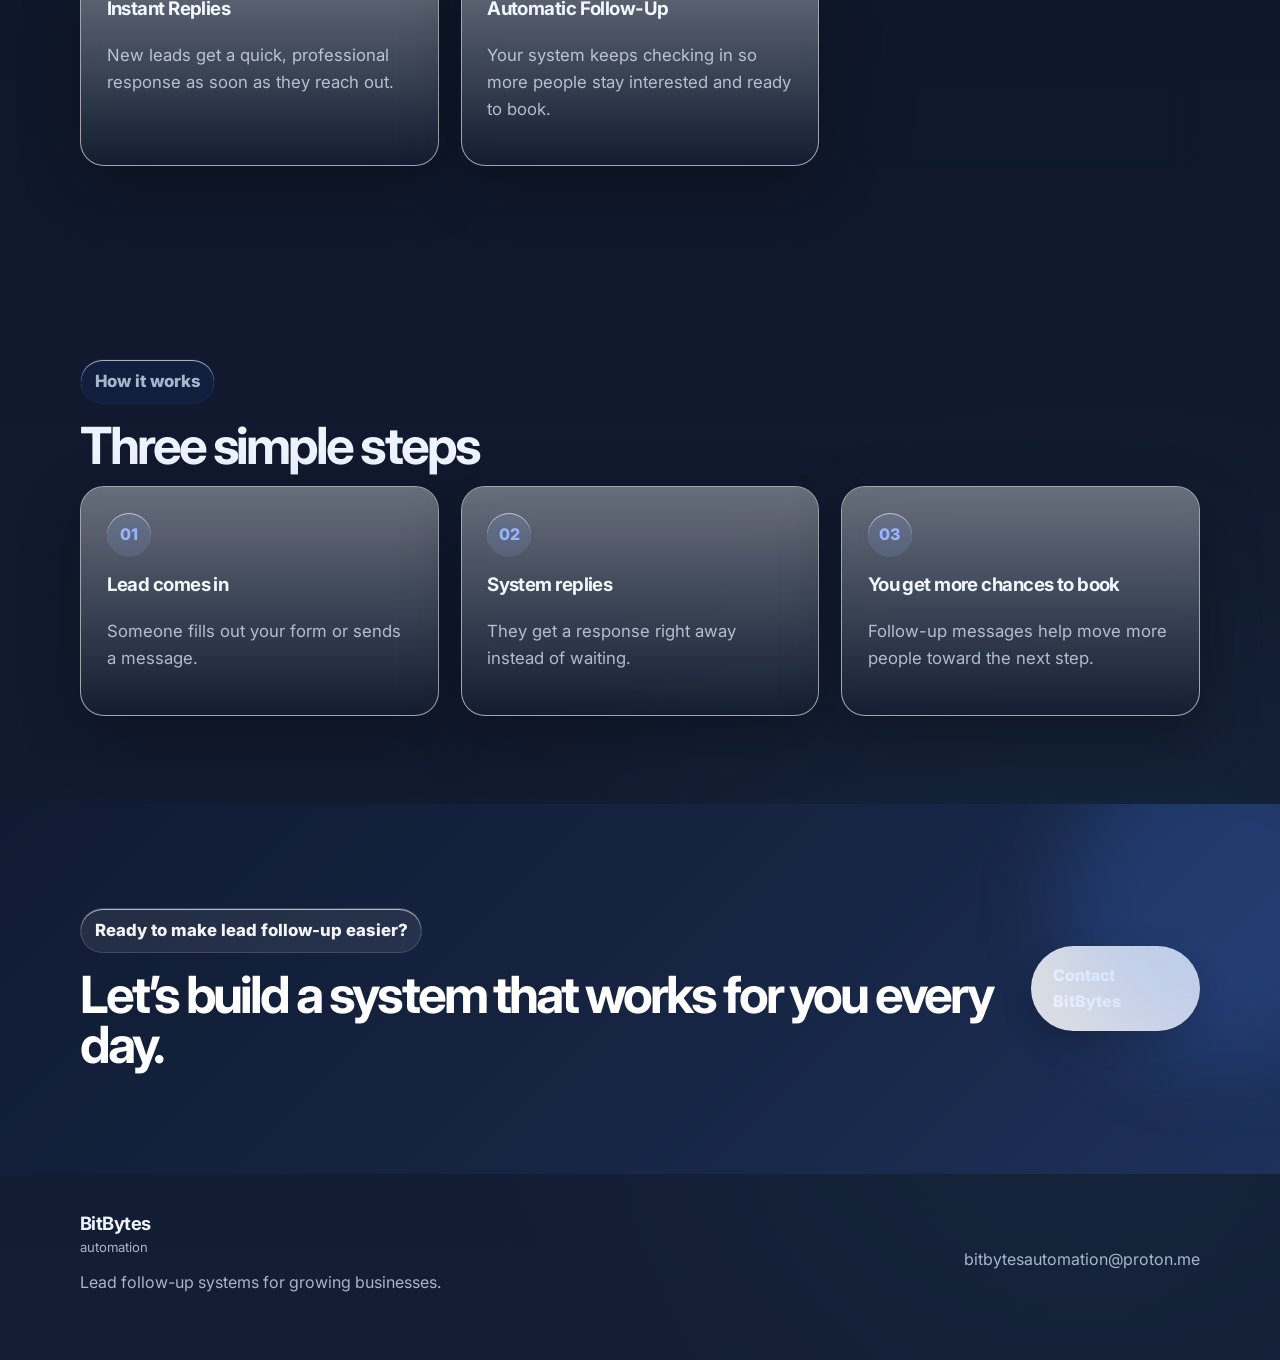
==== commit 2fe08018: "Update index.html" ====
--- a/index.html
+++ b/index.html
@@ -81,7 +81,7 @@
           <p class="section-tag">Quick overview</p>
           <h2>Show people what they get in under a minute.</h2>
           <p>
-            A short demo video that explains what your system does and how it helps a business get back to leads faster.
+          
           </p>
         </div>
         <div class="video-frame">
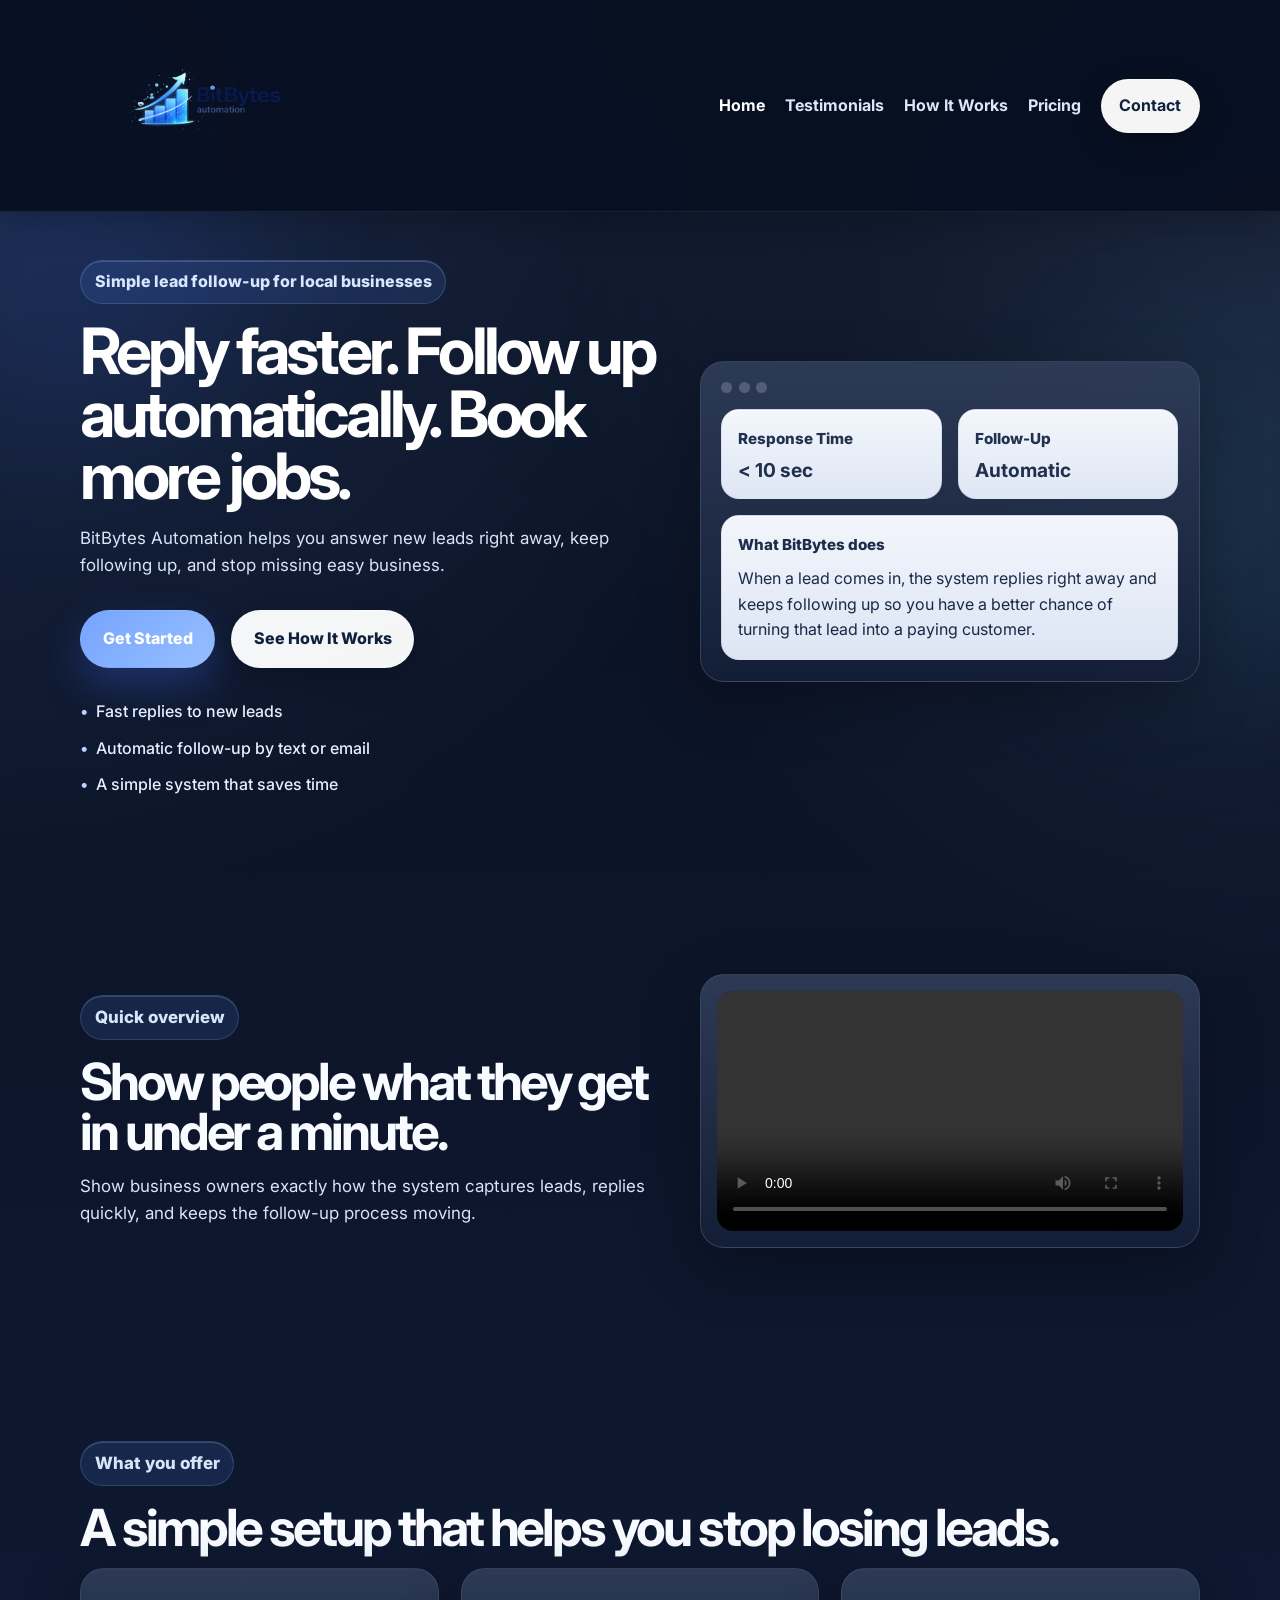
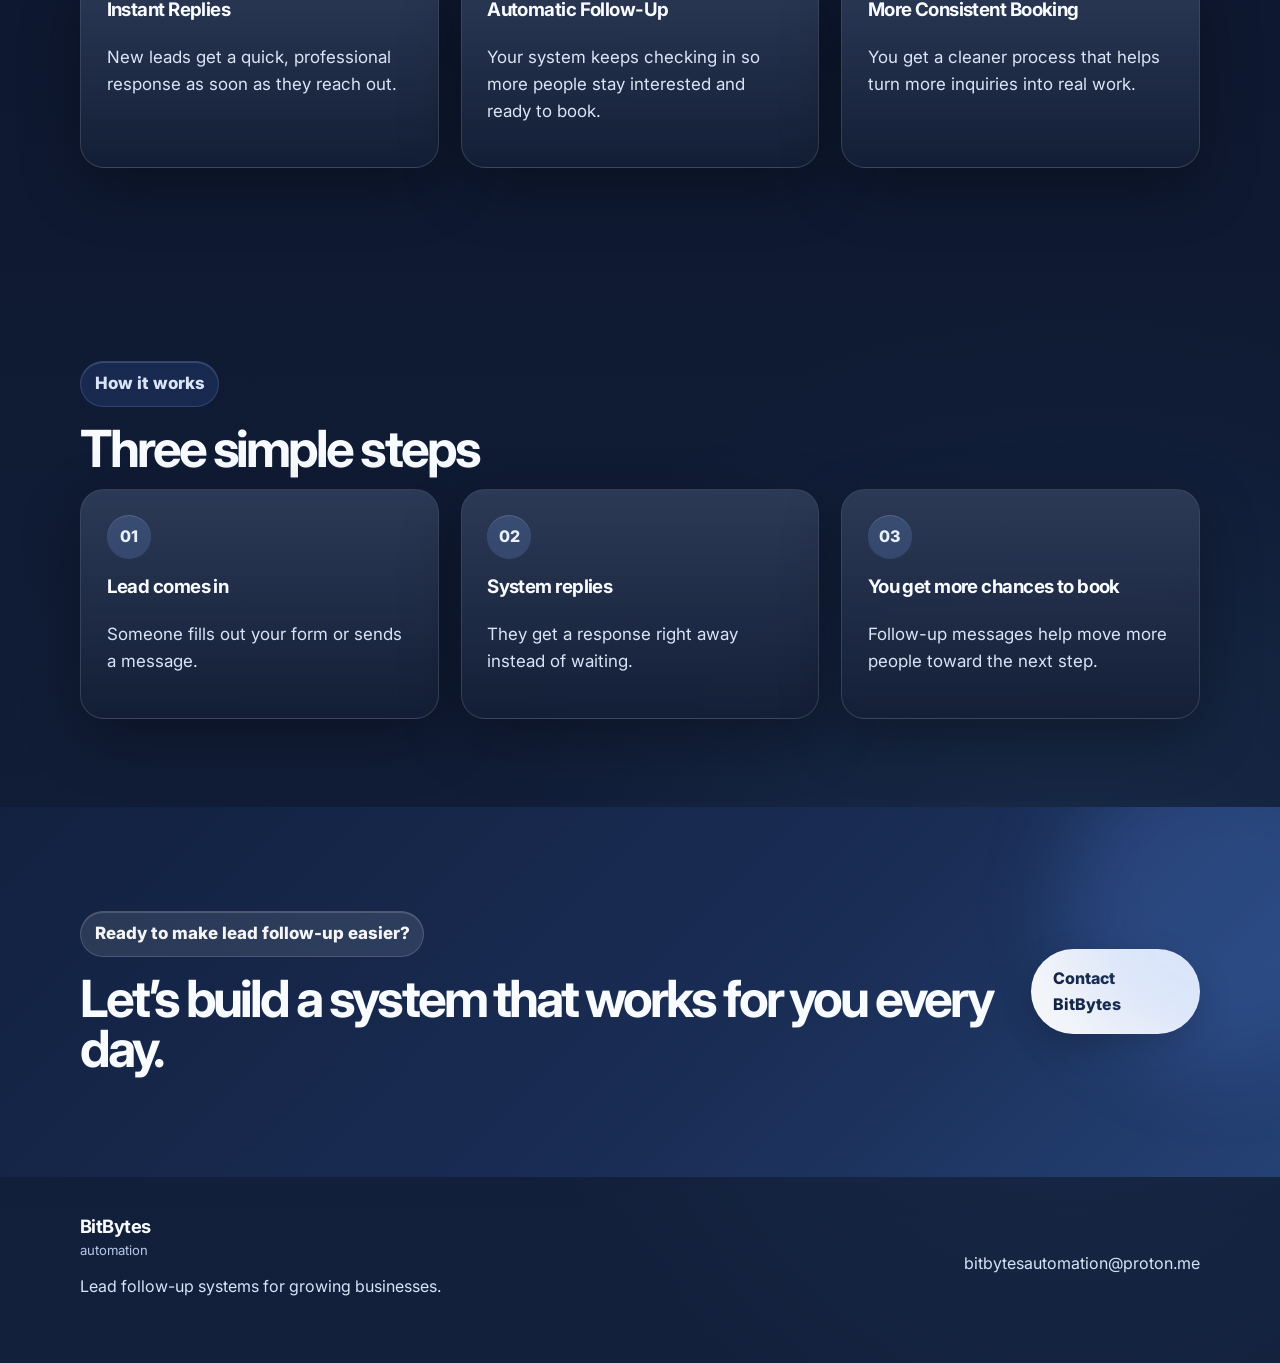
==== commit ad5e76e0: "Update index.html" ====
--- a/index.html
+++ b/index.html
@@ -80,9 +80,7 @@
         <div>
           <p class="section-tag">Quick overview</p>
           <h2>Show people what they get in under a minute.</h2>
-          <p>
-          
-          </p>
+          <p>Show business owners exactly how the system captures leads, replies quickly, and keeps the follow-up process moving.</p>
         </div>
         <div class="video-frame">
           <video class="site-video" controls preload="metadata" playsinline>
--- a/assets/css/styles.css
+++ b/assets/css/styles.css
@@ -1,28 +1,32 @@
 :root {
-  --bg: #0d1424;
-  --bg-2: #131d33;
-  --surface: rgba(21, 31, 52, 0.74);
-  --surface-strong: rgba(21, 31, 52, 0.92);
-  --surface-solid: #17233c;
-  --text: #eef4ff;
-  --muted: #a8b5cc;
-  --line: rgba(255, 255, 255, 0.08);
-  --line-strong: rgba(255, 255, 255, 0.14);
-  --accent: #6e97ff;
-  --accent-2: #80b3ff;
-  --accent-soft: rgba(110, 151, 255, 0.14);
-  --accent-soft-2: rgba(128, 179, 255, 0.16);
+  --bg: #0b1324;
+  --bg-2: #111c33;
+  --bg-3: #172542;
+  --surface: rgba(20, 31, 55, 0.9);
+  --surface-strong: rgba(24, 38, 67, 0.96);
+  --surface-solid: #1c2d4f;
+  --surface-soft: rgba(255, 255, 255, 0.06);
+  --surface-elevated: rgba(247, 250, 255, 0.96);
+  --text: #f7fbff;
+  --text-strong: #ffffff;
+  --muted: #d8e4f7;
+  --muted-2: #b8c8e6;
+  --line: rgba(255, 255, 255, 0.12);
+  --line-strong: rgba(255, 255, 255, 0.2);
+  --accent: #76a4ff;
+  --accent-2: #97bfff;
+  --accent-3: #b8d3ff;
+  --accent-soft: rgba(118, 164, 255, 0.18);
+  --accent-soft-2: rgba(151, 191, 255, 0.2);
   --dark: #0f1727;
   --shadow-sm: 0 10px 30px rgba(0, 0, 0, 0.22);
-  --shadow: 0 20px 60px rgba(0, 0, 0, 0.28);
-  --shadow-lg: 0 30px 90px rgba(0, 0, 0, 0.35);
+  --shadow: 0 20px 60px rgba(0, 0, 0, 0.3);
+  --shadow-lg: 0 30px 90px rgba(0, 0, 0, 0.38);
   --radius-sm: 16px;
   --radius: 24px;
   --radius-lg: 30px;
   --max-width: 1120px;
 }
-
-/* Dark mode toggle removed: site now uses the dark theme by default. */
 
 * {
   box-sizing: border-box;
@@ -38,15 +42,13 @@
   color: var(--text);
   line-height: 1.6;
   background:
-    radial-gradient(circle at 0% 0%, rgba(110, 151, 255, 0.12), transparent 28%),
-    radial-gradient(circle at 100% 12%, rgba(128, 179, 255, 0.08), transparent 24%),
-    radial-gradient(circle at 85% 88%, rgba(81, 203, 238, 0.06), transparent 22%),
-    linear-gradient(180deg, #0b1220 0%, #0f182b 55%, #131d33 100%);
+    radial-gradient(circle at 0% 0%, rgba(118, 164, 255, 0.18), transparent 28%),
+    radial-gradient(circle at 100% 10%, rgba(151, 191, 255, 0.12), transparent 24%),
+    radial-gradient(circle at 84% 84%, rgba(104, 194, 255, 0.08), transparent 22%),
+    linear-gradient(180deg, #091121 0%, #0e1830 55%, #13203c 100%);
   position: relative;
   overflow-x: hidden;
-  transition: background 0.3s ease, color 0.3s ease;
-}
-
+}
 
 body::before,
 body::after {
@@ -56,23 +58,23 @@
   border-radius: 50%;
   pointer-events: none;
   filter: blur(90px);
-  opacity: 0.55;
+  opacity: 0.58;
 }
 
 body::before {
-  width: 340px;
-  height: 340px;
-  top: 100px;
-  left: -100px;
-  background: rgba(49, 94, 251, 0.18);
+  width: 360px;
+  height: 360px;
+  top: 80px;
+  left: -110px;
+  background: rgba(67, 112, 255, 0.22);
 }
 
 body::after {
-  width: 300px;
-  height: 300px;
+  width: 320px;
+  height: 320px;
   right: -90px;
   top: 360px;
-  background: rgba(81, 203, 238, 0.14);
+  background: rgba(81, 203, 238, 0.16);
 }
 
 img {
@@ -87,7 +89,8 @@
 
 button,
 input,
-textarea {
+textarea,
+select {
   font: inherit;
 }
 
@@ -100,23 +103,17 @@
   max-width: 760px;
 }
 
-/* 🔥 FIX: made header solid and raised z-index so page content no longer shows through while scrolling */
 .site-header {
   position: sticky;
   top: 0;
   z-index: 1000;
-  backdrop-filter: blur(16px);
-  -webkit-backdrop-filter: blur(16px);
+  backdrop-filter: blur(18px);
+  -webkit-backdrop-filter: blur(18px);
   background: rgba(8, 16, 34, 0.96);
   border-bottom: 1px solid rgba(255, 255, 255, 0.08);
   box-shadow: 0 8px 30px rgba(0, 0, 0, 0.22);
-  transition: background 0.3s ease, border-color 0.3s ease, box-shadow 0.3s ease;
-}
-
-/* 🔥 FIX: kept the dark header fully solid too so dark mode behaves the same */
-/* Dark header override no longer needed because dark theme is the default. */
-
-/* 🔥 FIX: gave the header a stable minimum height so the larger logo doesn't crush the nav */
+}
+
 .nav-wrap {
   display: flex;
   align-items: center;
@@ -133,7 +130,6 @@
   flex-shrink: 0;
 }
 
-/* 🔥 FIX: kept the logo large, but toned it down slightly so it stays readable with the navigation */
 .brand-logo {
   height: clamp(100px, 14vw, 180px);
   width: auto;
@@ -143,12 +139,10 @@
   transform-origin: center;
 }
 
-/* 🔥 FIX: slightly softened the hover animation so the big logo doesn't feel jumpy */
 .brand:hover .brand-logo {
   transform: translateY(-1px) scale(1.03);
-  filter: drop-shadow(0 0 14px rgba(49, 94, 251, 0.45));
-}
-
+  filter: drop-shadow(0 0 14px rgba(67, 112, 255, 0.5));
+}
 
 @keyframes logoEntrance {
   0% {
@@ -174,7 +168,7 @@
   display: block;
   font-size: 0.82rem;
   text-transform: lowercase;
-  color: var(--muted);
+  color: var(--muted-2);
   margin-top: 0.1rem;
   line-height: 1.1;
 }
@@ -187,29 +181,30 @@
 }
 
 .nav a {
-  color: var(--muted);
+  color: #dbe7fb;
   font-weight: 700;
-  transition: color 0.2s ease, transform 0.2s ease;
-}
-
-.nav a:hover {
-  color: var(--text);
-}
-
+  transition: color 0.2s ease, transform 0.2s ease, background 0.2s ease;
+}
+
+.nav a:hover,
 .nav a.active {
-  color: var(--text);
+  color: var(--text-strong);
 }
 
 .nav-cta {
   padding: 0.82rem 1.1rem;
   border-radius: 999px;
-  background: rgba(255, 255, 255, 0.9);
-  border: 1px solid var(--line);
+  background: rgba(255, 255, 255, 0.96);
+  color: #11213d !important;
+  border: 1px solid rgba(255, 255, 255, 0.35);
   box-shadow: var(--shadow-sm);
 }
 
-
-/* Dark mode toggle removed. */
+.nav-cta:hover,
+.nav-cta.active {
+  color: #091121 !important;
+  background: #ffffff;
+}
 
 main {
   position: relative;
@@ -224,7 +219,6 @@
   padding: 5.5rem 0;
 }
 
-/* 🔥 FIX: reduced top padding so the hero doesn't get pushed too far down after the taller header fix */
 .hero {
   padding-top: 2rem;
 }
@@ -249,6 +243,8 @@
   line-height: 0.98;
   letter-spacing: -0.06em;
   margin: 0 0 1rem;
+  color: var(--text-strong);
+  text-shadow: 0 1px 0 rgba(255, 255, 255, 0.03);
 }
 
 .page-hero h1,
@@ -270,20 +266,20 @@
   display: inline-flex;
   align-items: center;
   gap: 0.5rem;
-  color: var(--accent);
-  background: rgba(49, 94, 251, 0.08);
-  border: 1px solid rgba(49, 94, 251, 0.08);
+  color: #d7e7ff;
+  background: rgba(89, 133, 255, 0.14);
+  border: 1px solid rgba(151, 191, 255, 0.18);
   border-radius: 999px;
   padding: 0.5rem 0.85rem;
   font-weight: 800;
   margin-bottom: 1rem;
-  box-shadow: inset 0 1px 0 rgba(255, 255, 255, 0.65);
+  box-shadow: inset 0 1px 0 rgba(255, 255, 255, 0.16);
 }
 
 .section-tag.light {
   color: rgba(255, 255, 255, 0.95);
-  background: rgba(255, 255, 255, 0.08);
-  border-color: rgba(255, 255, 255, 0.12);
+  background: rgba(255, 255, 255, 0.1);
+  border-color: rgba(255, 255, 255, 0.15);
 }
 
 .hero-text,
@@ -294,7 +290,7 @@
 .cta-band p {
   color: var(--muted);
   max-width: 62ch;
-  font-size: 1.05rem;
+  font-size: 1.06rem;
 }
 
 .hero-actions {
@@ -312,7 +308,7 @@
   border-radius: 999px;
   font-weight: 800;
   border: 1px solid transparent;
-  transition: transform 0.2s ease, box-shadow 0.2s ease, background 0.2s ease, border-color 0.2s ease;
+  transition: transform 0.2s ease, box-shadow 0.2s ease, background 0.2s ease, border-color 0.2s ease, color 0.2s ease;
   cursor: pointer;
   min-height: 52px;
 }
@@ -324,27 +320,27 @@
 .btn-primary {
   background: linear-gradient(135deg, var(--accent), var(--accent-2));
   color: white;
-  box-shadow: 0 18px 40px rgba(49, 94, 251, 0.24);
+  box-shadow: 0 18px 40px rgba(67, 112, 255, 0.28);
 }
 
 .btn-primary:hover {
-  box-shadow: 0 24px 45px rgba(49, 94, 251, 0.28);
+  box-shadow: 0 24px 45px rgba(67, 112, 255, 0.34);
 }
 
 .btn-secondary,
 .btn-light {
-  background: rgba(255, 255, 255, 0.85);
-  color: var(--text);
-  border-color: var(--line);
+  background: rgba(255, 255, 255, 0.96);
+  color: #10213e;
+  border-color: rgba(255, 255, 255, 0.28);
   box-shadow: var(--shadow-sm);
 }
 
 .btn-secondary:hover,
 .btn-light:hover {
   background: #ffffff;
-  border-color: var(--line-strong);
-}
-
+  color: #091121;
+  border-color: rgba(255, 255, 255, 0.42);
+}
 
 .hero-points {
   margin: 1.2rem 0 0;
@@ -352,14 +348,14 @@
   list-style: none;
   display: grid;
   gap: 0.7rem;
-  color: var(--muted);
+  color: #e5eeff;
   font-weight: 500;
 }
 
 .hero-points li::before,
 .detail-list li::before {
   content: '•';
-  color: var(--accent);
+  color: var(--accent-3);
   margin-right: 0.5rem;
 }
 
@@ -369,14 +365,15 @@
 .detail-card,
 .step,
 .note-box,
-.video-placeholder {
-  background: var(--surface);
-  border: 1px solid rgba(255, 255, 255, 0.6);
+.video-placeholder,
+.video-frame {
+  background: linear-gradient(180deg, rgba(28, 42, 73, 0.95), rgba(20, 31, 55, 0.95));
+  border: 1px solid rgba(255, 255, 255, 0.14);
   box-shadow: var(--shadow);
   border-radius: var(--radius);
   backdrop-filter: blur(12px);
   -webkit-backdrop-filter: blur(12px);
-  transition: background 0.3s ease, border-color 0.3s ease;
+  transition: background 0.3s ease, border-color 0.3s ease, transform 0.2s ease;
 }
 
 .dashboard-card,
@@ -395,14 +392,14 @@
 .quote-card::before,
 .step::before,
 .note-box::before,
-.video-placeholder::before {
+.video-placeholder::before,
+.video-frame::before {
   content: "";
   position: absolute;
   inset: 0;
-  background: linear-gradient(180deg, rgba(255,255,255,0.36), rgba(255,255,255,0));
+  background: linear-gradient(180deg, rgba(255,255,255,0.08), rgba(255,255,255,0));
   pointer-events: none;
 }
-
 
 .dashboard-card {
   padding: 1.3rem;
@@ -418,7 +415,7 @@
   width: 11px;
   height: 11px;
   border-radius: 50%;
-  background: rgba(19, 32, 51, 0.15);
+  background: rgba(223, 234, 255, 0.22);
 }
 
 .metric-grid {
@@ -428,24 +425,28 @@
 }
 
 .metric-box {
-  background: rgba(255,255,255,0.82);
-  border: 1px solid rgba(19, 32, 51, 0.08);
+  background: linear-gradient(180deg, rgba(247, 250, 255, 0.98), rgba(232, 240, 255, 0.95));
+  border: 1px solid rgba(17, 33, 61, 0.08);
   padding: 1rem;
   border-radius: 18px;
-  box-shadow: inset 0 1px 0 rgba(255,255,255,0.7);
-  transition: background 0.3s ease, border-color 0.3s ease;
-}
-
+  box-shadow: inset 0 1px 0 rgba(255,255,255,0.9);
+}
+
+.metric-box strong,
+.metric-box p,
+.metric-label {
+  color: #142543;
+}
 
 .metric-box strong {
   display: block;
   font-size: 1.2rem;
   margin-top: 0.35rem;
+  line-height: 1.3;
 }
 
 .metric-box p {
   margin: 0.5rem 0 0;
-  color: var(--muted);
 }
 
 .metric-box.wide {
@@ -453,9 +454,8 @@
 }
 
 .metric-label {
-  color: var(--muted);
   font-size: 0.95rem;
-  font-weight: 700;
+  font-weight: 800;
 }
 
 .cards.three-up,
@@ -483,6 +483,7 @@
 
 .quote-card p {
   font-size: 1.02rem;
+  color: #ecf4ff;
 }
 
 .quote-card strong,
@@ -492,10 +493,11 @@
 
 .quote-card strong {
   margin-top: 1rem;
+  color: var(--text-strong);
 }
 
 .quote-card span {
-  color: var(--muted);
+  color: var(--muted-2);
   font-size: 0.95rem;
 }
 
@@ -507,10 +509,10 @@
   justify-content: center;
   border-radius: 50%;
   background: var(--accent-soft);
-  color: var(--accent);
+  color: #e8f0ff;
   font-weight: 800;
   margin-bottom: 0.8rem;
-  box-shadow: inset 0 1px 0 rgba(255,255,255,0.6);
+  box-shadow: inset 0 1px 0 rgba(255,255,255,0.14);
 }
 
 .video-placeholder {
@@ -519,10 +521,8 @@
   place-items: center;
   text-align: center;
   padding: 2rem;
-  background:
-    linear-gradient(180deg, rgba(255,255,255,0.94), rgba(241,245,255,0.88));
-}
-
+  background: linear-gradient(180deg, rgba(243, 247, 255, 0.98), rgba(229, 238, 255, 0.94));
+}
 
 .video-placeholder.tall {
   min-height: 360px;
@@ -538,7 +538,7 @@
   color: white;
   font-size: 1.4rem;
   margin-bottom: 1rem;
-  box-shadow: 0 18px 35px rgba(49, 94, 251, 0.24);
+  box-shadow: 0 18px 35px rgba(67, 112, 255, 0.24);
 }
 
 .detail-list {
@@ -547,7 +547,7 @@
   margin: 0;
   display: grid;
   gap: 0.8rem;
-  color: var(--muted);
+  color: #e6efff;
 }
 
 .contact-form {
@@ -559,39 +559,78 @@
   display: grid;
   gap: 0.45rem;
   font-weight: 700;
+  color: #f6fbff;
 }
 
 .contact-form input,
-.contact-form textarea {
+.contact-form textarea,
+.contact-form select {
   width: 100%;
   padding: 1rem 1rem;
   border-radius: 16px;
-  border: 1px solid var(--line);
-  background: rgba(255, 255, 255, 0.88);
-  font: inherit;
-  color: var(--text);
-  transition: border-color 0.2s ease, box-shadow 0.2s ease, background 0.2s ease;
-}
-
+  border: 1px solid rgba(255, 255, 255, 0.16);
+  background: rgba(245, 249, 255, 0.98);
+  color: #122240;
+  caret-color: #122240;
+  box-shadow: inset 0 1px 0 rgba(255, 255, 255, 0.92);
+  transition: border-color 0.2s ease, box-shadow 0.2s ease, background 0.2s ease, color 0.2s ease;
+}
+
+.contact-form input::placeholder,
+.contact-form textarea::placeholder {
+  color: rgba(18, 34, 64, 0.5);
+}
+
+.contact-form select {
+  appearance: none;
+  -webkit-appearance: none;
+  -moz-appearance: none;
+}
 
 .contact-form textarea {
   resize: vertical;
 }
 
 .contact-form input:focus,
-.contact-form textarea:focus {
+.contact-form textarea:focus,
+.contact-form select:focus {
   outline: none;
-  border-color: rgba(49, 94, 251, 0.38);
-  box-shadow: 0 0 0 4px rgba(49, 94, 251, 0.08);
+  border-color: rgba(118, 164, 255, 0.9);
+  box-shadow: 0 0 0 4px rgba(67, 112, 255, 0.14);
   background: #ffffff;
-}
-
+  color: #091121;
+}
 
 .form-status {
   min-height: 1.5rem;
   margin: 0.25rem 0 0;
+  color: #e1ebff;
+  font-weight: 600;
+}
+
+.services p,
+.process p,
+.page-hero p,
+.video-intro p,
+.hero-text,
+.detail-list,
+.quote-card p,
+.site-footer p,
+.site-footer a {
   color: var(--muted);
-  font-weight: 600;
+}
+
+.detail-card h2,
+.info-card h3,
+.step h3,
+.quote-card strong,
+.contact-form label,
+.page-hero h1,
+.services h2,
+.process h2,
+.video-intro h2,
+.cta-band h2 {
+  color: #f8fbff;
 }
 
 .page-main .page-hero {
@@ -599,7 +638,7 @@
 }
 
 .cta-band {
-  background: linear-gradient(135deg, #101b32, #172645 60%, #1d315b 100%);
+  background: linear-gradient(135deg, #122140, #1a2d55 60%, #244174 100%);
   color: white;
   position: relative;
   overflow: hidden;
@@ -611,7 +650,7 @@
   width: 320px;
   height: 320px;
   border-radius: 50%;
-  background: rgba(74, 134, 255, 0.18);
+  background: rgba(93, 148, 255, 0.18);
   right: -100px;
   top: -60px;
   filter: blur(40px);
@@ -649,8 +688,49 @@
   width: 120px;
   height: 6px;
   border-radius: 999px;
-  background: linear-gradient(90deg, rgba(49,94,251,0.65), rgba(81,203,238,0.35));
+  background: linear-gradient(90deg, rgba(118,164,255,0.85), rgba(151,191,255,0.45));
   margin-top: 1.5rem;
+}
+
+.video-frame {
+  padding: 1rem;
+  overflow: hidden;
+}
+
+.video-frame-tall {
+  min-height: 360px;
+}
+
+.site-video {
+  display: block;
+  width: 100%;
+  height: auto;
+  min-height: 240px;
+  border-radius: calc(var(--radius) - 8px);
+  background: #000;
+  box-shadow: inset 0 0 0 1px rgba(255, 255, 255, 0.05);
+}
+
+.site-video:focus-visible {
+  outline: 2px solid var(--accent-2);
+  outline-offset: 3px;
+}
+
+.note-box strong,
+.detail-card strong,
+.services strong,
+.process strong {
+  color: #ffffff;
+}
+
+::-moz-selection {
+  background: rgba(118, 164, 255, 0.32);
+  color: #fff;
+}
+
+::selection {
+  background: rgba(118, 164, 255, 0.32);
+  color: #fff;
 }
 
 @media (max-width: 900px) {
@@ -727,52 +807,17 @@
   .detail-card,
   .step,
   .note-box,
-  .video-placeholder {
+  .video-placeholder,
+  .video-frame {
     border-radius: 20px;
   }
 
-  /* 🔥 FIX: mobile logo stays large, but is capped lower so it doesn't dominate the whole viewport */
   .brand-logo {
     height: clamp(70px, 18vw, 120px);
   }
-}
-
-
-/* Demo video */
-.video-frame {
-  background: var(--surface);
-  border: 1px solid rgba(255, 255, 255, 0.6);
-  box-shadow: var(--shadow);
-  border-radius: var(--radius);
-  backdrop-filter: blur(12px);
-  -webkit-backdrop-filter: blur(12px);
-  padding: 1rem;
-  overflow: hidden;
-}
-
-.video-frame-tall {
-  min-height: 360px;
-}
-
-.site-video {
-  display: block;
-  width: 100%;
-  height: auto;
-  min-height: 240px;
-  border-radius: calc(var(--radius) - 8px);
-  background: #000;
-  box-shadow: inset 0 0 0 1px rgba(255, 255, 255, 0.05);
-}
-
-.site-video:focus-visible {
-  outline: 2px solid var(--accent-2);
-  outline-offset: 3px;
-}
-
-@media (max-width: 640px) {
+
   .video-frame {
     padding: 0.75rem;
-    border-radius: 20px;
   }
 
   .site-video {
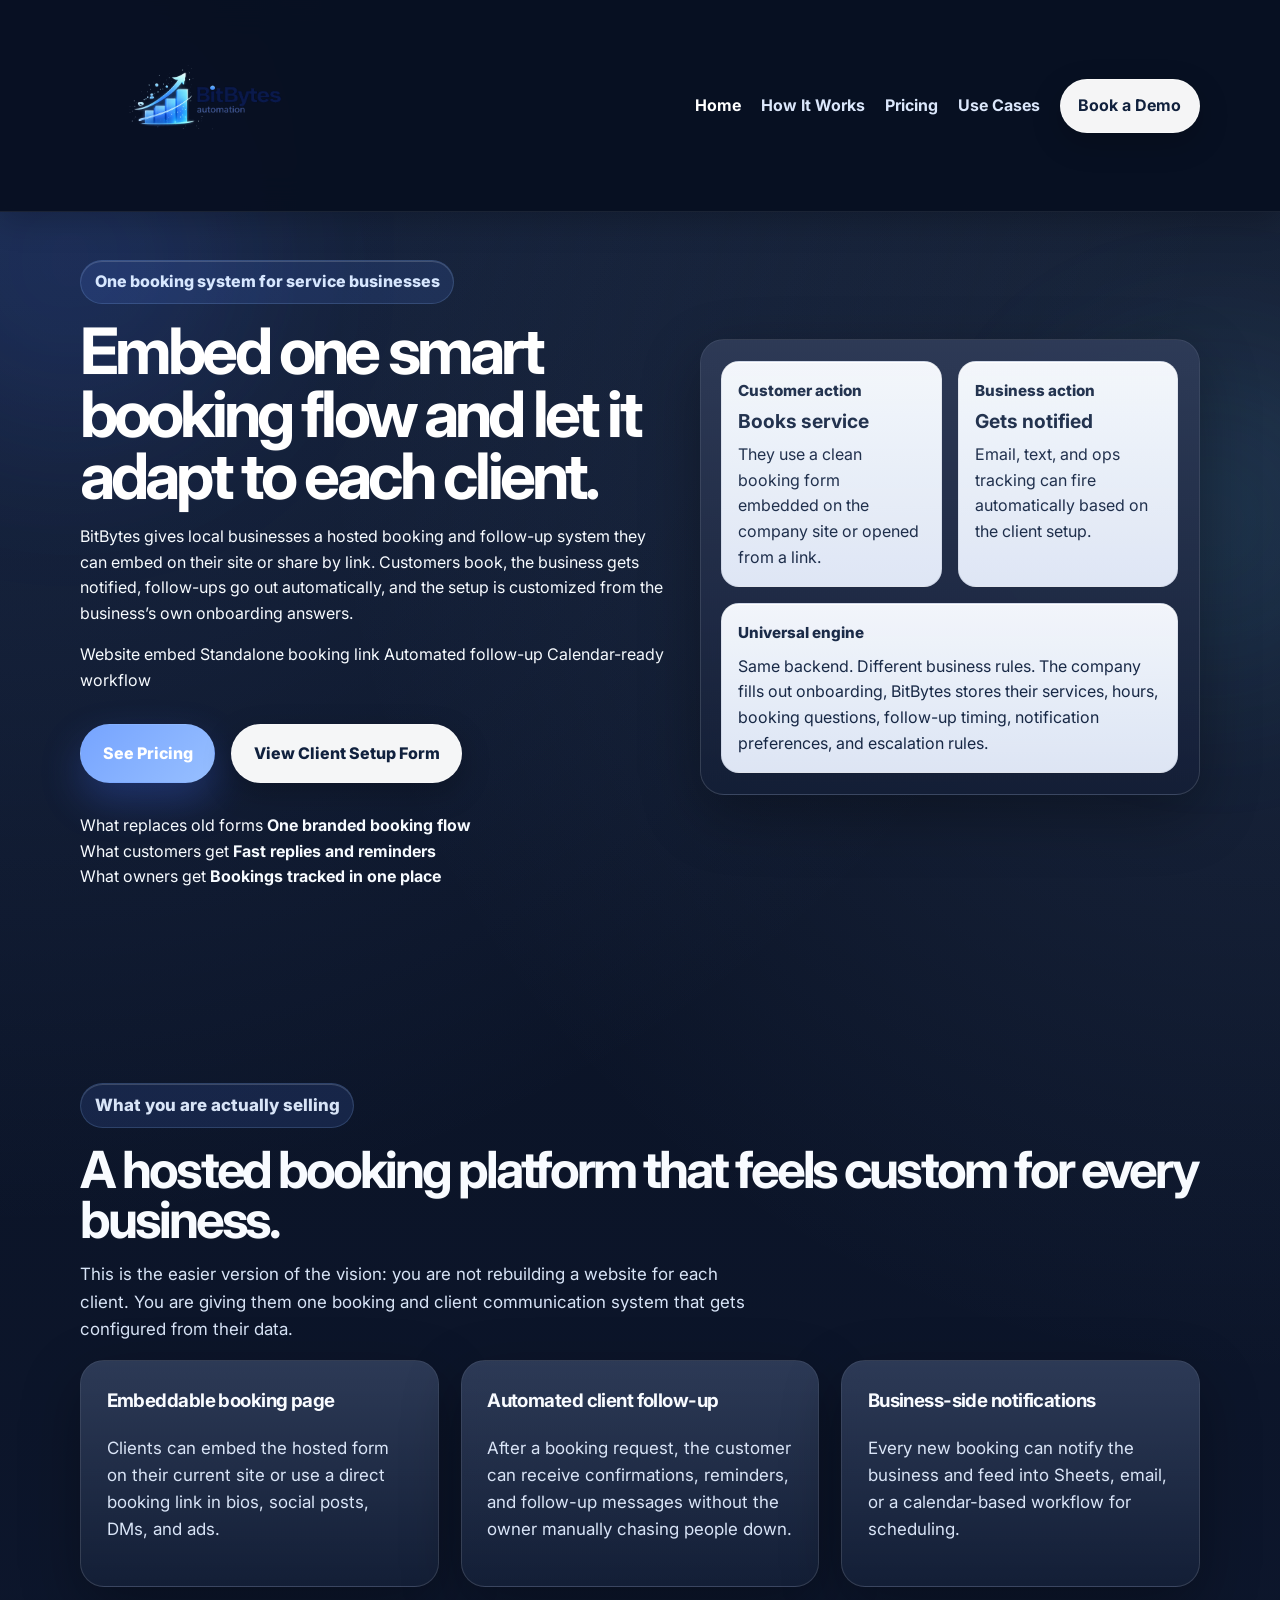
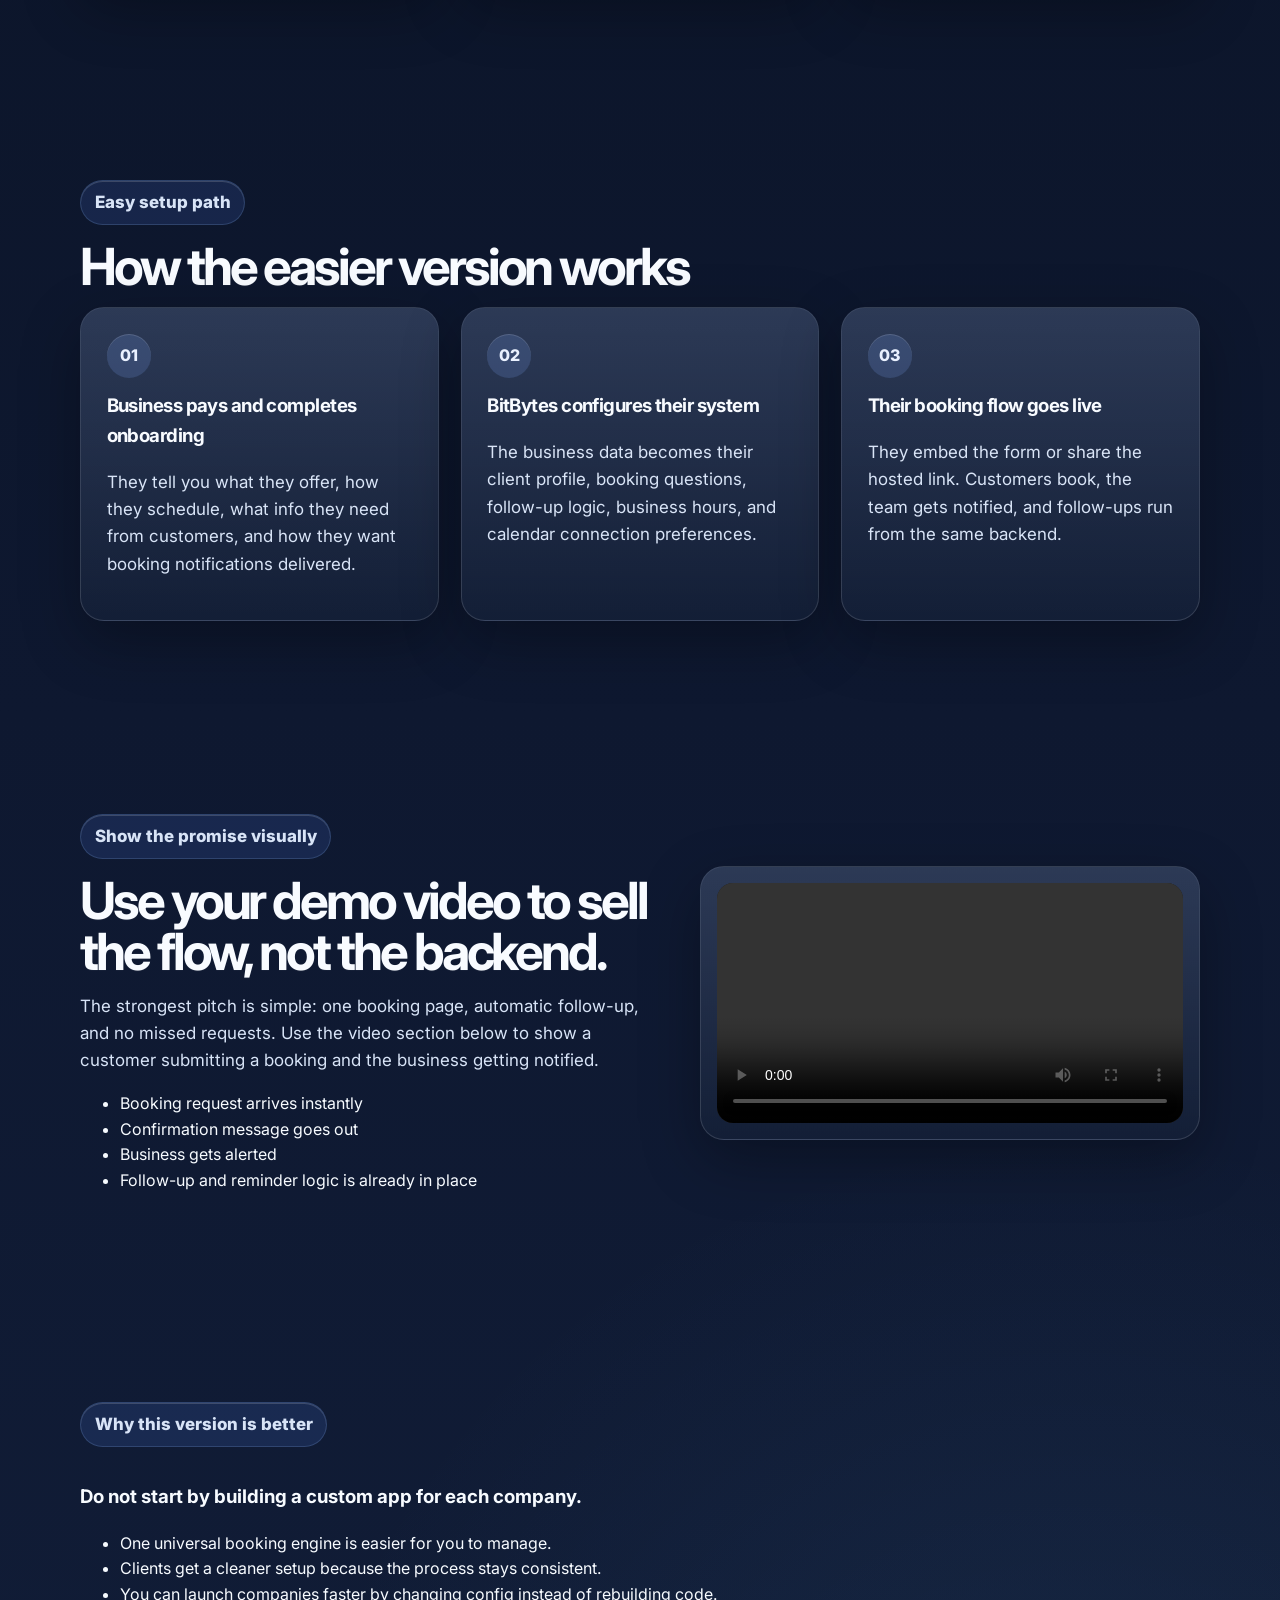
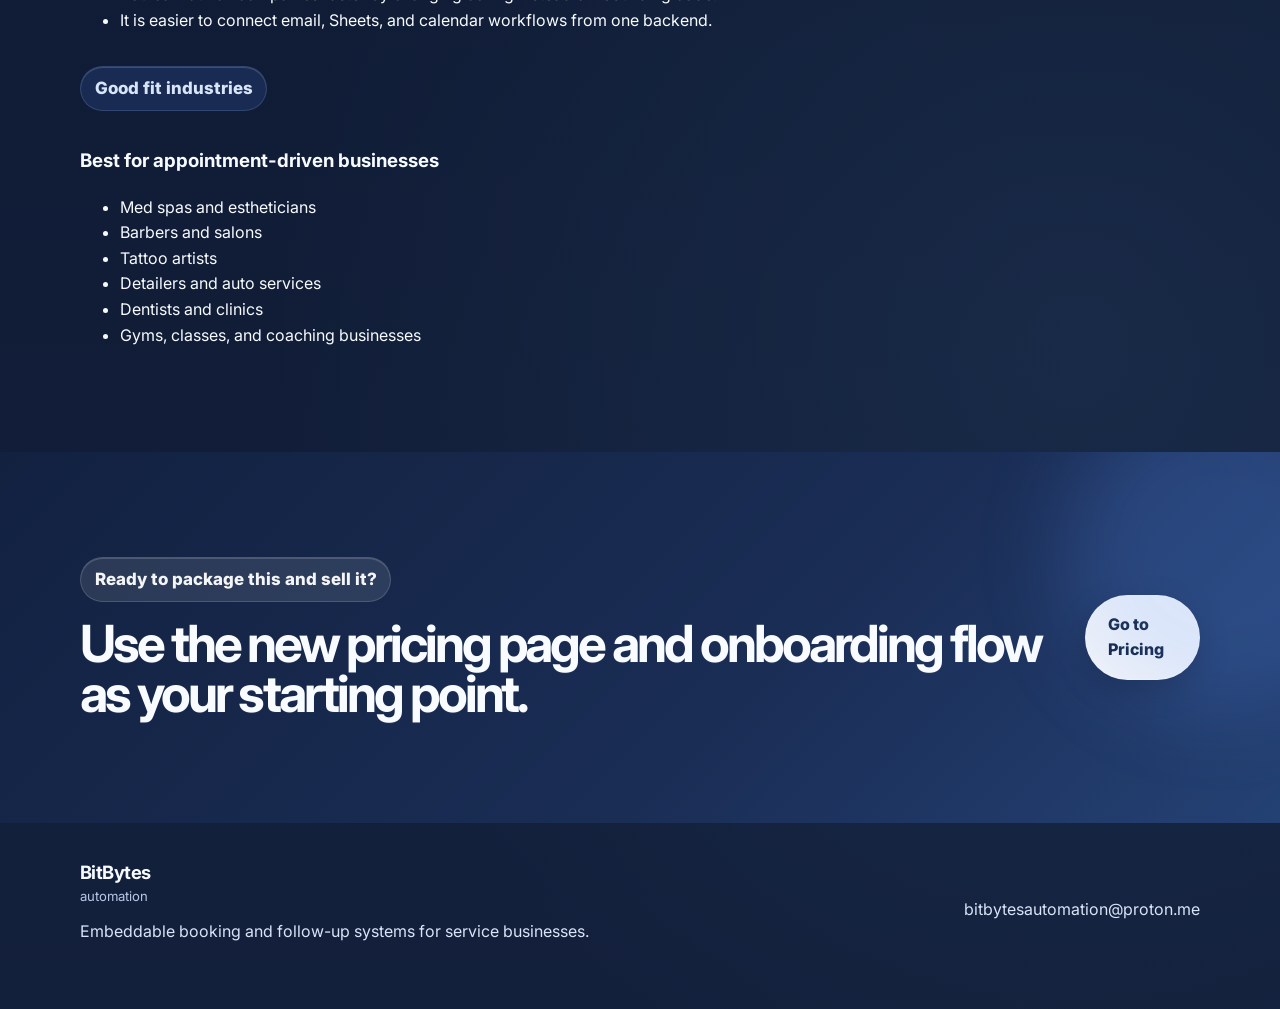
==== commit be0f122c: "Update index.html" ====
--- a/index.html
+++ b/index.html
@@ -3,8 +3,8 @@
 <head>
   <meta charset="UTF-8" />
   <meta name="viewport" content="width=device-width, initial-scale=1.0" />
-  <title>BitBytes Automation</title>
-  <meta name="description" content="BitBytes Automation helps businesses reply to new leads quickly and follow up automatically." />
+  <title>BitBytes Automation | Embedded Booking & Follow-Up System</title>
+  <meta name="description" content="BitBytes gives service businesses one booking and follow-up system that embeds into their site, captures appointments, follows up automatically, and notifies the team." />
   <link rel="preconnect" href="https://fonts.googleapis.com">
   <link rel="preconnect" href="https://fonts.gstatic.com" crossorigin>
   <link href="https://fonts.googleapis.com/css2?family=Inter:wght@400;500;600;700;800&display=swap" rel="stylesheet">
@@ -16,61 +16,137 @@
       <a class="brand" href="index.html" aria-label="BitBytes Automation home">
         <img src="assets/images/logo.png" alt="BitBytes Automation logo" class="brand-logo" />
       </a>
-
       <nav class="nav">
         <a href="index.html" class="active">Home</a>
-        <a href="testimonials.html">Testimonials</a>
         <a href="case-study.html">How It Works</a>
         <a href="pricing.html">Pricing</a>
-        <a href="contact.html" class="nav-cta">Contact</a>
-</nav>
+        <a href="testimonials.html">Use Cases</a>
+        <a href="contact.html" class="nav-cta">Book a Demo</a>
+      </nav>
     </div>
   </header>
 
   <main>
     <section class="hero">
       <div class="container hero-grid">
-        <div class="hero-copy">
-          <p class="eyebrow">Simple lead follow-up for local businesses</p>
-          <h1>Reply faster. Follow up automatically. Book more jobs.</h1>
-          <p class="hero-text">
-            BitBytes Automation helps you answer new leads right away, keep following up, and stop missing easy business.
+        <div>
+          <p class="eyebrow">One booking system for service businesses</p>
+          <h1>Embed one smart booking flow and let it adapt to each client.</h1>
+          <p>
+            BitBytes gives local businesses a hosted booking and follow-up system they can embed on their site or share by link.
+            Customers book, the business gets notified, follow-ups go out automatically, and the setup is customized from the business’s own onboarding answers.
           </p>
 
+          <div class="badge-row">
+            <span class="micro-badge">Website embed</span>
+            <span class="micro-badge">Standalone booking link</span>
+            <span class="micro-badge">Automated follow-up</span>
+            <span class="micro-badge">Calendar-ready workflow</span>
+          </div>
+
           <div class="hero-actions">
-            <a href="contact.html" class="btn btn-primary">Get Started</a>
-            <a href="case-study.html" class="btn btn-secondary">See How It Works</a>
-          </div>
-
-          <ul class="hero-points">
-            <li>Fast replies to new leads</li>
-            <li>Automatic follow-up by text or email</li>
-            <li>A simple system that saves time</li>
-          </ul>
+            <a href="pricing.html" class="btn btn-primary">See Pricing</a>
+            <a href="onboarding.html" class="btn btn-secondary">View Client Setup Form</a>
+          </div>
+
+          <div class="stats-grid">
+            <div class="stat-card">
+              <span class="stat-label">What replaces old forms</span>
+              <strong class="stat-value">One branded booking flow</strong>
+            </div>
+            <div class="stat-card">
+              <span class="stat-label">What customers get</span>
+              <strong class="stat-value">Fast replies and reminders</strong>
+            </div>
+            <div class="stat-card">
+              <span class="stat-label">What owners get</span>
+              <strong class="stat-value">Bookings tracked in one place</strong>
+            </div>
+          </div>
         </div>
 
         <div class="hero-card">
           <div class="dashboard-card">
-            <div class="dashboard-top">
+            <div class="window-dots">
               <span class="dot"></span>
               <span class="dot"></span>
               <span class="dot"></span>
             </div>
             <div class="metric-grid">
               <div class="metric-box">
-                <span class="metric-label">Response Time</span>
-                <strong>&lt; 10 sec</strong>
+                <span class="metric-label">Customer action</span>
+                <strong>Books service</strong>
+                <p>They use a clean booking form embedded on the company site or opened from a link.</p>
               </div>
               <div class="metric-box">
-                <span class="metric-label">Follow-Up</span>
-                <strong>Automatic</strong>
+                <span class="metric-label">Business action</span>
+                <strong>Gets notified</strong>
+                <p>Email, text, and ops tracking can fire automatically based on the client setup.</p>
               </div>
               <div class="metric-box wide">
-                <span class="metric-label">What BitBytes does</span>
-                <p>When a lead comes in, the system replies right away and keeps following up so you have a better chance of turning that lead into a paying customer.</p>
+                <span class="metric-label">Universal engine</span>
+                <p>
+                  Same backend. Different business rules. The company fills out onboarding, BitBytes stores their services,
+                  hours, booking questions, follow-up timing, notification preferences, and escalation rules.
+                </p>
               </div>
             </div>
           </div>
+        </div>
+      </div>
+    </section>
+
+    <section class="services">
+      <div class="container">
+        <div class="section-heading">
+          <p class="section-tag">What you are actually selling</p>
+          <h2>A hosted booking platform that feels custom for every business.</h2>
+          <p class="section-copy">
+            This is the easier version of the vision: you are not rebuilding a website for each client.
+            You are giving them one booking and client communication system that gets configured from their data.
+          </p>
+        </div>
+
+        <div class="cards three-up">
+          <article class="info-card">
+            <h3>Embeddable booking page</h3>
+            <p>Clients can embed the hosted form on their current site or use a direct booking link in bios, social posts, DMs, and ads.</p>
+          </article>
+          <article class="info-card">
+            <h3>Automated client follow-up</h3>
+            <p>After a booking request, the customer can receive confirmations, reminders, and follow-up messages without the owner manually chasing people down.</p>
+          </article>
+          <article class="info-card">
+            <h3>Business-side notifications</h3>
+            <p>Every new booking can notify the business and feed into Sheets, email, or a calendar-based workflow for scheduling.</p>
+          </article>
+        </div>
+      </div>
+    </section>
+
+    <section class="process">
+      <div class="container">
+        <div class="section-heading">
+          <p class="section-tag">Easy setup path</p>
+          <h2>How the easier version works</h2>
+        </div>
+
+        <div class="steps">
+          <article class="step">
+            <span>01</span>
+            <h3>Business pays and completes onboarding</h3>
+            <p>They tell you what they offer, how they schedule, what info they need from customers, and how they want booking notifications delivered.</p>
+          </article>
+          <article class="step">
+            <span>02</span>
+            <h3>BitBytes configures their system</h3>
+            <p>The business data becomes their client profile, booking questions, follow-up logic, business hours, and calendar connection preferences.</p>
+          </article>
+          <article class="step">
+            <span>03</span>
+            <h3>Their booking flow goes live</h3>
+            <p>They embed the form or share the hosted link. Customers book, the team gets notified, and follow-ups run from the same backend.</p>
+          </article>
         </div>
       </div>
     </section>
@@ -78,9 +154,18 @@
     <section class="video-intro">
       <div class="container intro-wrap">
         <div>
-          <p class="section-tag">Quick overview</p>
-          <h2>Show people what they get in under a minute.</h2>
-          <p>Show business owners exactly how the system captures leads, replies quickly, and keeps the follow-up process moving.</p>
+          <p class="section-tag">Show the promise visually</p>
+          <h2>Use your demo video to sell the flow, not the backend.</h2>
+          <p>
+            The strongest pitch is simple: one booking page, automatic follow-up, and no missed requests.
+            Use the video section below to show a customer submitting a booking and the business getting notified.
+          </p>
+          <ul class="check-list">
+            <li>Booking request arrives instantly</li>
+            <li>Confirmation message goes out</li>
+            <li>Business gets alerted</li>
+            <li>Follow-up and reminder logic is already in place</li>
+          </ul>
         </div>
         <div class="video-frame">
           <video class="site-video" controls preload="metadata" playsinline>
@@ -92,46 +177,28 @@
     </section>
 
     <section class="services">
-      <div class="container">
-        <p class="section-tag">What you offer</p>
-        <h2>A simple setup that helps you stop losing leads.</h2>
-        <div class="cards three-up">
-          <article class="info-card">
-            <h3>Instant Replies</h3>
-            <p>New leads get a quick, professional response as soon as they reach out.</p>
-          </article>
-          <article class="info-card">
-            <h3>Automatic Follow-Up</h3>
-            <p>Your system keeps checking in so more people stay interested and ready to book.</p>
-          </article>
-          <article class="info-card">
-            <h3>More Consistent Booking</h3>
-            <p>You get a cleaner process that helps turn more inquiries into real work.</p>
-          </article>
-        </div>
-      </div>
-    </section>
-
-    <section class="process">
-      <div class="container">
-        <p class="section-tag">How it works</p>
-        <h2>Three simple steps</h2>
-        <div class="steps">
-          <div class="step">
-            <span>01</span>
-            <h3>Lead comes in</h3>
-            <p>Someone fills out your form or sends a message.</p>
-          </div>
-          <div class="step">
-            <span>02</span>
-            <h3>System replies</h3>
-            <p>They get a response right away instead of waiting.</p>
-          </div>
-          <div class="step">
-            <span>03</span>
-            <h3>You get more chances to book</h3>
-            <p>Follow-up messages help move more people toward the next step.</p>
-          </div>
+      <div class="container info-split">
+        <div class="flow-card">
+          <p class="section-tag">Why this version is better</p>
+          <h3>Do not start by building a custom app for each company.</h3>
+          <ul class="flow-list">
+            <li>One universal booking engine is easier for you to manage.</li>
+            <li>Clients get a cleaner setup because the process stays consistent.</li>
+            <li>You can launch companies faster by changing config instead of rebuilding code.</li>
+            <li>It is easier to connect email, Sheets, and calendar workflows from one backend.</li>
+          </ul>
+        </div>
+        <div class="flow-card">
+          <p class="section-tag">Good fit industries</p>
+          <h3>Best for appointment-driven businesses</h3>
+          <ul class="flow-list">
+            <li>Med spas and estheticians</li>
+            <li>Barbers and salons</li>
+            <li>Tattoo artists</li>
+            <li>Detailers and auto services</li>
+            <li>Dentists and clinics</li>
+            <li>Gyms, classes, and coaching businesses</li>
+          </ul>
         </div>
       </div>
     </section>
@@ -139,10 +206,10 @@
     <section class="cta-band">
       <div class="container cta-band-wrap">
         <div>
-          <p class="section-tag light">Ready to make lead follow-up easier?</p>
-          <h2>Let’s build a system that works for you every day.</h2>
-        </div>
-        <a href="contact.html" class="btn btn-light">Contact BitBytes</a>
+          <p class="section-tag light">Ready to package this and sell it?</p>
+          <h2>Use the new pricing page and onboarding flow as your starting point.</h2>
+        </div>
+        <a href="pricing.html" class="btn btn-light">Go to Pricing</a>
       </div>
     </section>
   </main>
@@ -151,7 +218,7 @@
     <div class="container footer-wrap">
       <div>
         <strong>BitBytes</strong><span class="footer-sub">automation</span>
-        <p>Lead follow-up systems for growing businesses.</p>
+        <p>Embeddable booking and follow-up systems for service businesses.</p>
       </div>
       <div>
         <p><a href="mailto:bitbytesautomation@proton.me">bitbytesautomation@proton.me</a></p>
@@ -159,6 +226,7 @@
     </div>
   </footer>
 
+  <script src="assets/js/site-config.js"></script>
   <script src="assets/js/script.js"></script>
 </body>
 </html>
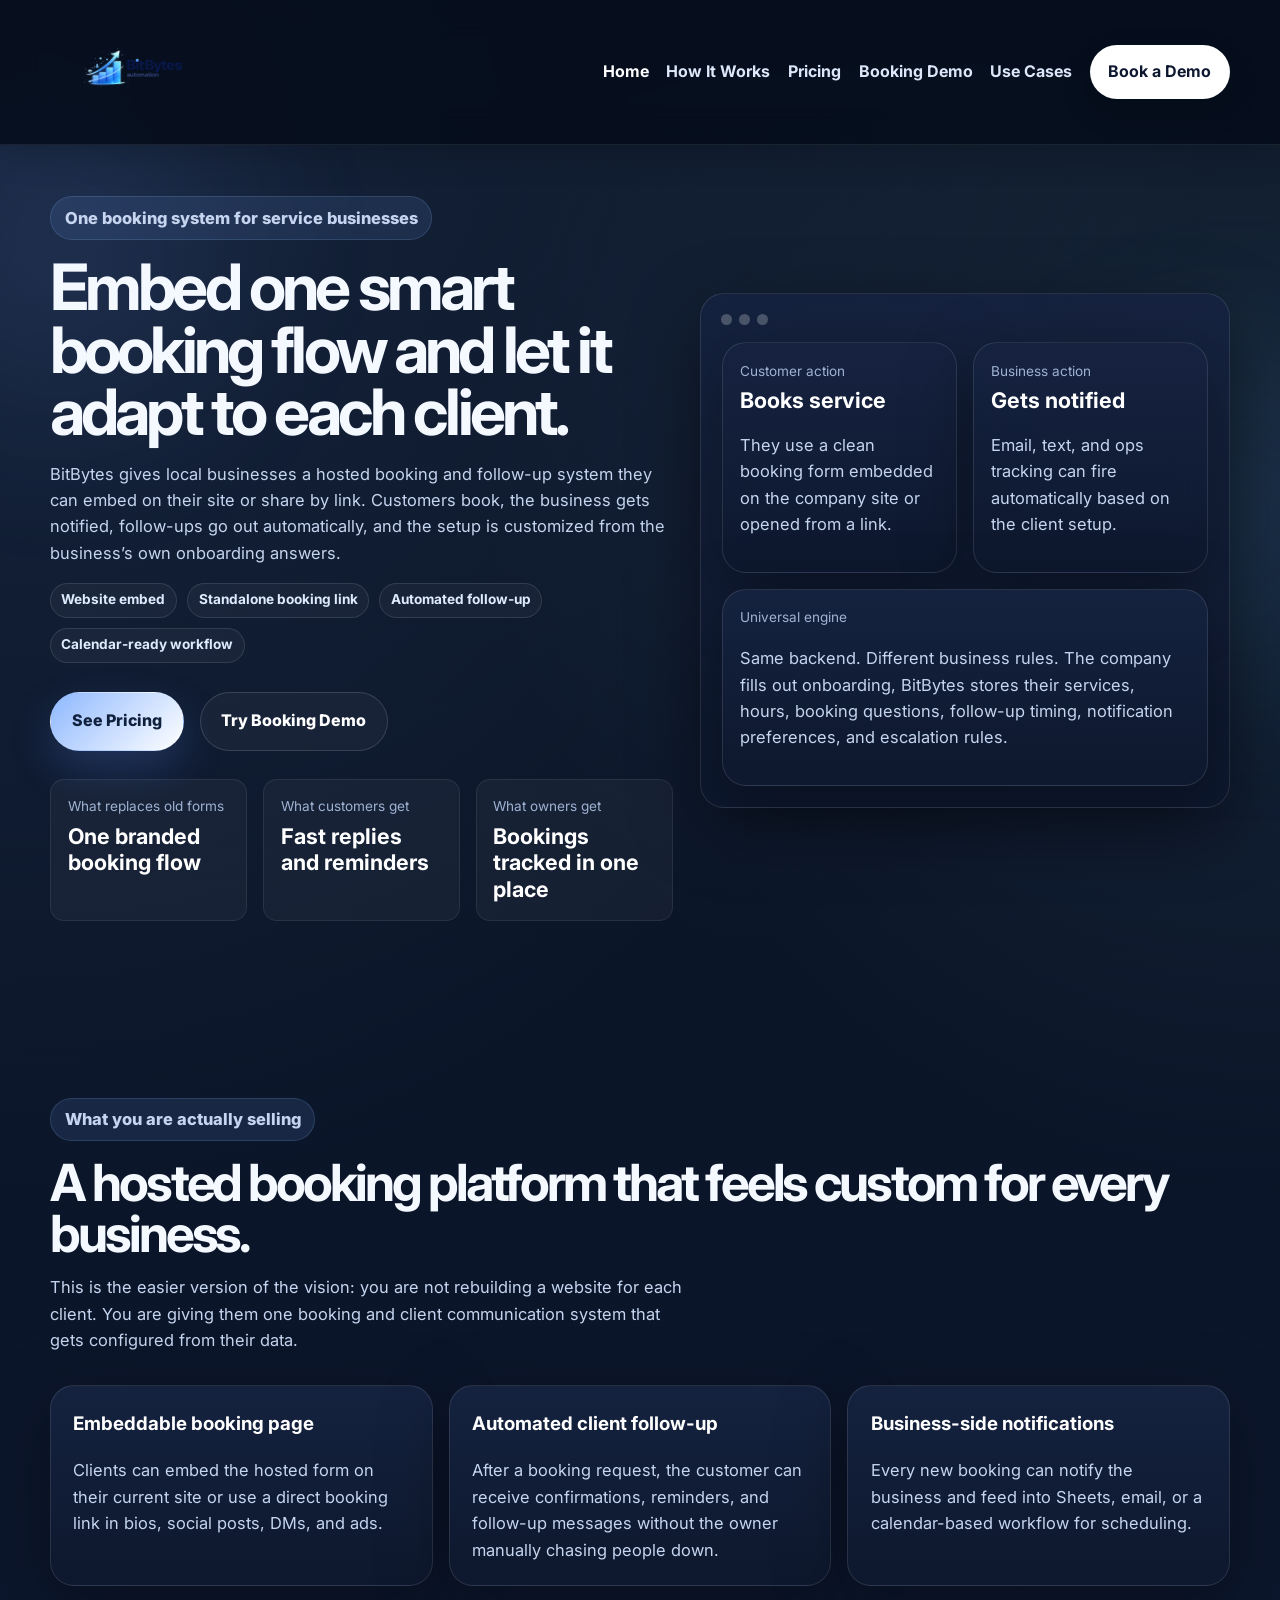
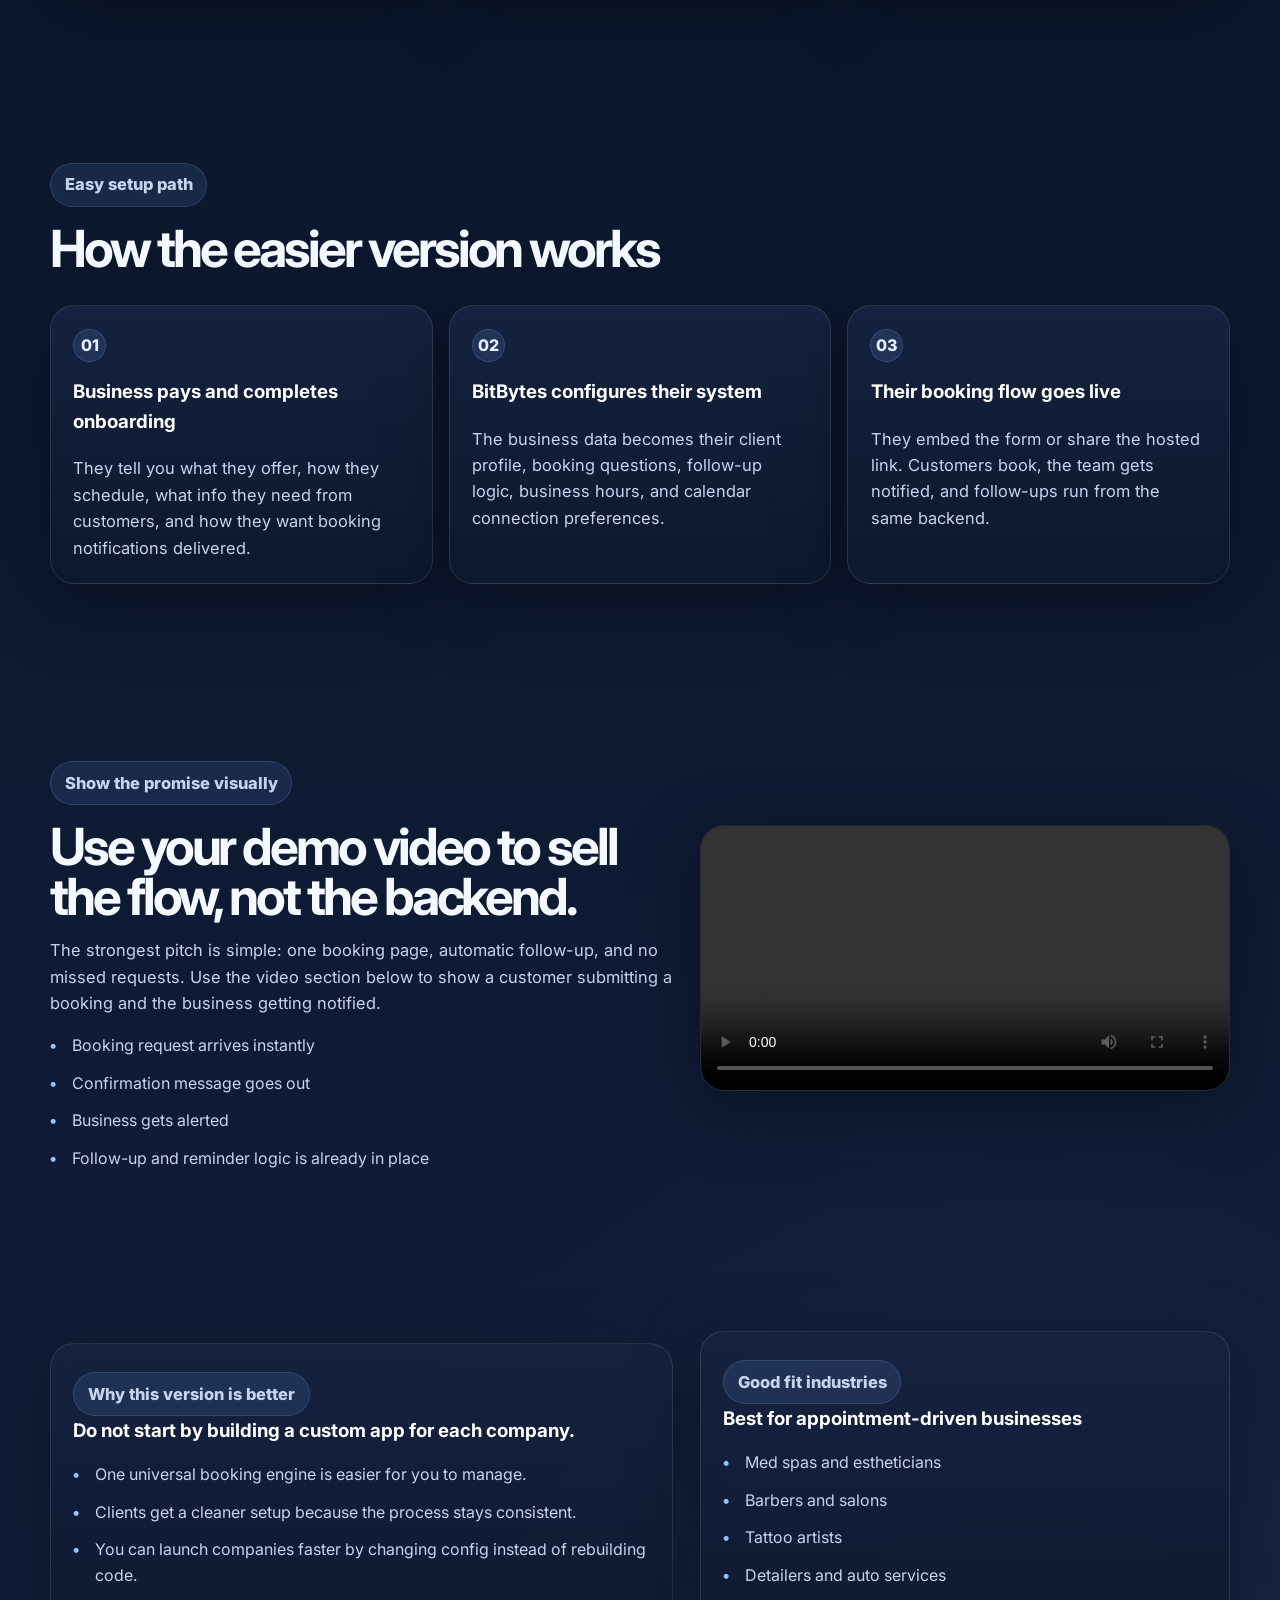
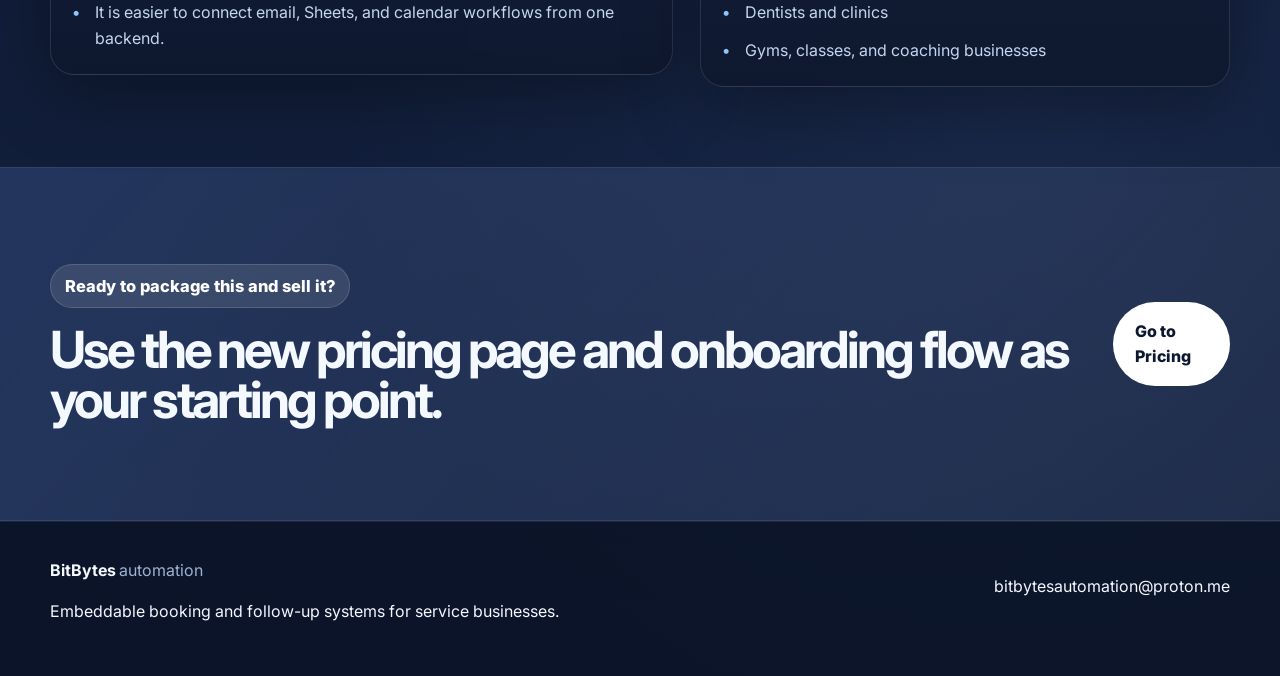
==== commit 973ca53c: "Update index.html" ====
--- a/index.html
+++ b/index.html
@@ -20,6 +20,7 @@
         <a href="index.html" class="active">Home</a>
         <a href="case-study.html">How It Works</a>
         <a href="pricing.html">Pricing</a>
+        <a href="booking.html">Booking Demo</a>
         <a href="testimonials.html">Use Cases</a>
         <a href="contact.html" class="nav-cta">Book a Demo</a>
       </nav>
@@ -46,7 +47,7 @@
 
           <div class="hero-actions">
             <a href="pricing.html" class="btn btn-primary">See Pricing</a>
-            <a href="onboarding.html" class="btn btn-secondary">View Client Setup Form</a>
+            <a href="booking.html?client=bb-demo-spa" class="btn btn-secondary">Try Booking Demo</a>
           </div>
 
           <div class="stats-grid">
--- a/assets/css/styles.css
+++ b/assets/css/styles.css
@@ -1,827 +1,582 @@
-:root {
-  --bg: #0b1324;
-  --bg-2: #111c33;
-  --bg-3: #172542;
-  --surface: rgba(20, 31, 55, 0.9);
-  --surface-strong: rgba(24, 38, 67, 0.96);
-  --surface-solid: #1c2d4f;
-  --surface-soft: rgba(255, 255, 255, 0.06);
-  --surface-elevated: rgba(247, 250, 255, 0.96);
-  --text: #f7fbff;
-  --text-strong: #ffffff;
-  --muted: #d8e4f7;
-  --muted-2: #b8c8e6;
-  --line: rgba(255, 255, 255, 0.12);
-  --line-strong: rgba(255, 255, 255, 0.2);
-  --accent: #76a4ff;
-  --accent-2: #97bfff;
-  --accent-3: #b8d3ff;
-  --accent-soft: rgba(118, 164, 255, 0.18);
-  --accent-soft-2: rgba(151, 191, 255, 0.2);
-  --dark: #0f1727;
-  --shadow-sm: 0 10px 30px rgba(0, 0, 0, 0.22);
-  --shadow: 0 20px 60px rgba(0, 0, 0, 0.3);
-  --shadow-lg: 0 30px 90px rgba(0, 0, 0, 0.38);
-  --radius-sm: 16px;
-  --radius: 24px;
-  --radius-lg: 30px;
-  --max-width: 1120px;
-}
-
-* {
-  box-sizing: border-box;
-}
-
-html {
-  scroll-behavior: smooth;
-}
-
-body {
-  margin: 0;
-  font-family: 'Inter', sans-serif;
-  color: var(--text);
-  line-height: 1.6;
+:root{
+  --bg:#08111f;
+  --bg-2:#0d1830;
+  --bg-3:#13203e;
+  --surface:rgba(15,24,46,.82);
+  --surface-strong:rgba(19,31,58,.96);
+  --surface-soft:rgba(255,255,255,.06);
+  --text:#f4f8ff;
+  --muted:#c6d5ef;
+  --muted-2:#9fb2d2;
+  --line:rgba(255,255,255,.11);
+  --line-strong:rgba(255,255,255,.18);
+  --accent:#76a4ff;
+  --accent-2:#8ec5ff;
+  --accent-soft:rgba(118,164,255,.16);
+  --success:#8ce3b2;
+  --warning:#ffd789;
+  --danger:#ff9c9c;
+  --shadow:0 20px 70px rgba(0,0,0,.34);
+  --shadow-soft:0 12px 30px rgba(0,0,0,.18);
+  --radius-sm:14px;
+  --radius:24px;
+  --radius-lg:32px;
+  --max-width:1180px;
+}
+
+*{box-sizing:border-box}
+html{scroll-behavior:smooth}
+body{
+  margin:0;
+  color:var(--text);
+  font-family:'Inter',sans-serif;
+  line-height:1.6;
   background:
-    radial-gradient(circle at 0% 0%, rgba(118, 164, 255, 0.18), transparent 28%),
-    radial-gradient(circle at 100% 10%, rgba(151, 191, 255, 0.12), transparent 24%),
-    radial-gradient(circle at 84% 84%, rgba(104, 194, 255, 0.08), transparent 22%),
-    linear-gradient(180deg, #091121 0%, #0e1830 55%, #13203c 100%);
-  position: relative;
-  overflow-x: hidden;
-}
-
+    radial-gradient(circle at 0% 0%, rgba(118,164,255,.14), transparent 30%),
+    radial-gradient(circle at 100% 10%, rgba(142,197,255,.1), transparent 22%),
+    radial-gradient(circle at 80% 85%, rgba(118,164,255,.08), transparent 20%),
+    linear-gradient(180deg, var(--bg) 0%, var(--bg-2) 52%, var(--bg-3) 100%);
+  min-height:100vh;
+  overflow-x:hidden;
+}
 body::before,
-body::after {
-  content: "";
-  position: fixed;
-  z-index: -1;
-  border-radius: 50%;
-  pointer-events: none;
-  filter: blur(90px);
-  opacity: 0.58;
-}
-
-body::before {
-  width: 360px;
-  height: 360px;
-  top: 80px;
-  left: -110px;
-  background: rgba(67, 112, 255, 0.22);
-}
-
-body::after {
-  width: 320px;
-  height: 320px;
-  right: -90px;
-  top: 360px;
-  background: rgba(81, 203, 238, 0.16);
-}
-
-img {
-  max-width: 100%;
-  display: block;
-}
-
-a {
-  color: inherit;
-  text-decoration: none;
-}
-
-button,
-input,
-textarea,
-select {
-  font: inherit;
-}
-
-.container {
-  width: min(var(--max-width), calc(100% - 2rem));
-  margin: 0 auto;
-}
-
-.narrow {
-  max-width: 760px;
-}
-
-.site-header {
-  position: sticky;
-  top: 0;
-  z-index: 1000;
-  backdrop-filter: blur(18px);
-  -webkit-backdrop-filter: blur(18px);
-  background: rgba(8, 16, 34, 0.96);
-  border-bottom: 1px solid rgba(255, 255, 255, 0.08);
-  box-shadow: 0 8px 30px rgba(0, 0, 0, 0.22);
-}
-
-.nav-wrap {
-  display: flex;
-  align-items: center;
-  justify-content: space-between;
-  min-height: 130px;
-  padding: 1rem 0;
-  gap: 1.25rem;
-}
-
-.brand {
-  display: inline-flex;
-  align-items: center;
-  gap: 0.75rem;
-  flex-shrink: 0;
-}
-
-.brand-logo {
-  height: clamp(100px, 14vw, 180px);
-  width: auto;
-  object-fit: contain;
-  animation: logoEntrance 0.8s ease both;
-  transition: transform 0.25s ease, filter 0.25s ease, opacity 0.25s ease;
-  transform-origin: center;
-}
-
-.brand:hover .brand-logo {
-  transform: translateY(-1px) scale(1.03);
-  filter: drop-shadow(0 0 14px rgba(67, 112, 255, 0.5));
-}
-
-@keyframes logoEntrance {
-  0% {
-    opacity: 0;
-    transform: translateY(-8px) scale(0.96);
-  }
-  100% {
-    opacity: 1;
-    transform: translateY(0) scale(1);
-  }
-}
-
-.brand-main {
-  display: block;
-  font-size: 1.7rem;
-  font-weight: 800;
-  letter-spacing: -0.05em;
-  line-height: 1;
-}
-
-.brand-sub,
-.footer-sub {
-  display: block;
-  font-size: 0.82rem;
-  text-transform: lowercase;
-  color: var(--muted-2);
-  margin-top: 0.1rem;
-  line-height: 1.1;
-}
-
-.nav {
-  display: flex;
-  align-items: center;
-  gap: 1.25rem;
-  flex-wrap: wrap;
-}
-
-.nav a {
-  color: #dbe7fb;
-  font-weight: 700;
-  transition: color 0.2s ease, transform 0.2s ease, background 0.2s ease;
-}
-
-.nav a:hover,
-.nav a.active {
-  color: var(--text-strong);
-}
-
-.nav-cta {
-  padding: 0.82rem 1.1rem;
-  border-radius: 999px;
-  background: rgba(255, 255, 255, 0.96);
-  color: #11213d !important;
-  border: 1px solid rgba(255, 255, 255, 0.35);
-  box-shadow: var(--shadow-sm);
-}
-
-.nav-cta:hover,
-.nav-cta.active {
-  color: #091121 !important;
-  background: #ffffff;
-}
-
-main {
-  position: relative;
-}
-
+body::after{
+  content:"";
+  position:fixed;
+  z-index:-1;
+  width:320px;
+  height:320px;
+  border-radius:50%;
+  filter:blur(92px);
+  opacity:.5;
+  pointer-events:none;
+}
+body::before{top:90px;left:-100px;background:rgba(118,164,255,.22)}
+body::after{right:-110px;top:360px;background:rgba(84,192,255,.18)}
+
+img{display:block;max-width:100%}
+a{color:inherit;text-decoration:none}
+button,input,textarea,select{font:inherit}
+
+.container{width:min(var(--max-width), calc(100% - 2rem));margin:0 auto}
+.narrow{max-width:760px}
+
+.site-header{
+  position:sticky;
+  top:0;
+  z-index:1000;
+  background:rgba(6,14,28,.9);
+  backdrop-filter:blur(18px);
+  -webkit-backdrop-filter:blur(18px);
+  border-bottom:1px solid rgba(255,255,255,.08);
+  box-shadow:0 10px 30px rgba(0,0,0,.18);
+}
+.nav-wrap{
+  min-height:92px;
+  display:flex;
+  align-items:center;
+  justify-content:space-between;
+  gap:1.5rem;
+  padding:.8rem 0;
+}
+.brand{display:inline-flex;align-items:center;flex-shrink:0}
+.brand-logo{
+  height:clamp(72px, 10vw, 118px);
+  width:auto;
+  object-fit:contain;
+  transition:transform .22s ease, filter .22s ease;
+}
+.brand:hover .brand-logo{
+  transform:translateY(-1px) scale(1.02);
+  filter:drop-shadow(0 0 14px rgba(118,164,255,.45));
+}
+
+.nav{display:flex;align-items:center;gap:1.1rem;flex-wrap:wrap;justify-content:flex-end}
+.nav a{font-weight:700;color:#dce7fa;transition:color .2s ease}
+.nav a:hover,.nav a.active{color:#fff}
+.nav-cta{
+  padding:.82rem 1.1rem;
+  border-radius:999px;
+  background:#fff;
+  color:#0d1830 !important;
+  border:1px solid rgba(255,255,255,.3);
+  box-shadow:var(--shadow-soft);
+}
+
+main{position:relative}
 .hero,
 .page-hero,
+.section,
 .video-intro,
 .services,
 .process,
-.cta-band {
-  padding: 5.5rem 0;
-}
-
-.hero {
-  padding-top: 2rem;
-}
-
+.cta-band{padding:5rem 0}
+.hero{padding-top:2.2rem}
 .hero-grid,
 .intro-wrap,
 .two-col-detail,
-.contact-layout {
-  display: grid;
-  grid-template-columns: 1.08fr 0.92fr;
-  gap: 2rem;
-  align-items: center;
-}
-
+.contact-layout,
+.info-split{
+  display:grid;
+  grid-template-columns:1.08fr .92fr;
+  gap:1.7rem;
+  align-items:center;
+}
+.page-hero .narrow{position:relative;z-index:1}
 .hero h1,
 .page-hero h1,
+.section-heading h2,
 .video-intro h2,
 .services h2,
 .process h2,
-.cta-band h2 {
-  font-size: clamp(2.35rem, 5vw, 4.6rem);
-  line-height: 0.98;
-  letter-spacing: -0.06em;
-  margin: 0 0 1rem;
-  color: var(--text-strong);
-  text-shadow: 0 1px 0 rgba(255, 255, 255, 0.03);
-}
-
+.cta-band h2{
+  margin:0 0 1rem;
+  font-size:clamp(2.4rem, 5vw, 4.65rem);
+  line-height:.98;
+  letter-spacing:-.06em;
+}
 .page-hero h1,
+.section-heading h2,
 .video-intro h2,
 .services h2,
 .process h2,
-.cta-band h2 {
-  font-size: clamp(2rem, 4vw, 3.25rem);
-}
-
-.hero-copy,
-.page-hero .narrow {
-  position: relative;
-  z-index: 1;
-}
-
-.eyebrow,
-.section-tag {
-  display: inline-flex;
-  align-items: center;
-  gap: 0.5rem;
-  color: #d7e7ff;
-  background: rgba(89, 133, 255, 0.14);
-  border: 1px solid rgba(151, 191, 255, 0.18);
-  border-radius: 999px;
-  padding: 0.5rem 0.85rem;
-  font-weight: 800;
-  margin-bottom: 1rem;
-  box-shadow: inset 0 1px 0 rgba(255, 255, 255, 0.16);
-}
-
-.section-tag.light {
-  color: rgba(255, 255, 255, 0.95);
-  background: rgba(255, 255, 255, 0.1);
-  border-color: rgba(255, 255, 255, 0.15);
-}
-
-.hero-text,
+.cta-band h2{
+  font-size:clamp(2rem, 4vw, 3.35rem);
+}
+.hero p,
 .page-hero p,
+.section-copy,
 .video-intro p,
 .services p,
 .process p,
-.cta-band p {
-  color: var(--muted);
-  max-width: 62ch;
-  font-size: 1.06rem;
-}
-
-.hero-actions {
-  display: flex;
-  gap: 1rem;
-  flex-wrap: wrap;
-  margin: 1.9rem 0;
-}
-
-.btn {
-  display: inline-flex;
-  align-items: center;
-  justify-content: center;
-  padding: 0.98rem 1.35rem;
-  border-radius: 999px;
-  font-weight: 800;
-  border: 1px solid transparent;
-  transition: transform 0.2s ease, box-shadow 0.2s ease, background 0.2s ease, border-color 0.2s ease, color 0.2s ease;
-  cursor: pointer;
-  min-height: 52px;
-}
-
-.btn:hover {
-  transform: translateY(-2px);
-}
-
-.btn-primary {
-  background: linear-gradient(135deg, var(--accent), var(--accent-2));
-  color: white;
-  box-shadow: 0 18px 40px rgba(67, 112, 255, 0.28);
-}
-
-.btn-primary:hover {
-  box-shadow: 0 24px 45px rgba(67, 112, 255, 0.34);
-}
-
-.btn-secondary,
-.btn-light {
-  background: rgba(255, 255, 255, 0.96);
-  color: #10213e;
-  border-color: rgba(255, 255, 255, 0.28);
-  box-shadow: var(--shadow-sm);
-}
-
-.btn-secondary:hover,
-.btn-light:hover {
-  background: #ffffff;
-  color: #091121;
-  border-color: rgba(255, 255, 255, 0.42);
-}
-
-.hero-points {
-  margin: 1.2rem 0 0;
-  padding: 0;
-  list-style: none;
-  display: grid;
-  gap: 0.7rem;
-  color: #e5eeff;
-  font-weight: 500;
-}
-
-.hero-points li::before,
-.detail-list li::before {
-  content: '•';
-  color: var(--accent-3);
-  margin-right: 0.5rem;
-}
-
-.dashboard-card,
+.cta-band p{color:var(--muted);font-size:1.03rem;max-width:64ch}
+
+.eyebrow,
+.section-tag{
+  display:inline-flex;
+  align-items:center;
+  gap:.45rem;
+  padding:.48rem .85rem;
+  border-radius:999px;
+  background:rgba(118,164,255,.12);
+  border:1px solid rgba(142,197,255,.16);
+  color:#dbe7ff;
+  font-weight:800;
+  margin-bottom:1rem;
+}
+.section-tag.light{
+  background:rgba(255,255,255,.11);
+  border-color:rgba(255,255,255,.14);
+  color:#fff;
+}
+
+.hero-actions{
+  display:flex;
+  gap:1rem;
+  flex-wrap:wrap;
+  margin:1.8rem 0;
+}
+.btn{
+  display:inline-flex;
+  align-items:center;
+  justify-content:center;
+  min-height:52px;
+  padding:.98rem 1.3rem;
+  border-radius:999px;
+  font-weight:800;
+  border:1px solid transparent;
+  transition:transform .18s ease, box-shadow .18s ease, background .18s ease, border-color .18s ease, color .18s ease;
+  cursor:pointer;
+}
+.btn:hover{transform:translateY(-2px)}
+.btn-primary{
+  background:linear-gradient(135deg, #8eb8ff, #ffffff);
+  color:#10213d;
+  box-shadow:0 18px 40px rgba(81,124,221,.25);
+}
+.btn-secondary{
+  background:rgba(255,255,255,.04);
+  color:#fff;
+  border-color:rgba(255,255,255,.14);
+}
+.btn-light{
+  background:#fff;
+  color:#0c1830;
+}
+.btn-block{width:100%}
+
+.hero-points,
+.check-grid,
+.stats-grid,
+.cards,
+.pricing-grid,
+.steps{
+  display:grid;
+  gap:1rem;
+}
+.hero-points{grid-template-columns:repeat(3, 1fr)}
+.stats-grid{grid-template-columns:repeat(3,1fr)}
+.cards.three-up,
+.pricing-grid.four-up{grid-template-columns:repeat(3, minmax(0,1fr))}
+.pricing-grid.four-up{grid-template-columns:repeat(4, minmax(0,1fr))}
+.cards.two-up,
+.check-grid.two-up{grid-template-columns:repeat(2, minmax(0,1fr))}
+.steps{grid-template-columns:repeat(3, minmax(0,1fr));margin-top:2rem}
+
+.panel,
+.detail-card,
 .info-card,
 .quote-card,
-.detail-card,
+.metric-box,
+.dashboard-card,
+.pricing-card,
 .step,
 .note-box,
-.video-placeholder,
-.video-frame {
-  background: linear-gradient(180deg, rgba(28, 42, 73, 0.95), rgba(20, 31, 55, 0.95));
-  border: 1px solid rgba(255, 255, 255, 0.14);
-  box-shadow: var(--shadow);
-  border-radius: var(--radius);
-  backdrop-filter: blur(12px);
-  -webkit-backdrop-filter: blur(12px);
-  transition: background 0.3s ease, border-color 0.3s ease, transform 0.2s ease;
-}
-
-.dashboard-card,
+.integration-list,
+.flow-card{
+  background:linear-gradient(180deg, rgba(22,35,64,.95), rgba(14,24,46,.95));
+  border:1px solid var(--line);
+  border-radius:var(--radius);
+  box-shadow:var(--shadow);
+  backdrop-filter:blur(12px);
+  -webkit-backdrop-filter:blur(12px);
+}
 .detail-card,
-.note-box,
 .info-card,
 .quote-card,
-.step {
-  position: relative;
-  overflow: hidden;
-}
-
-.dashboard-card::before,
-.detail-card::before,
-.info-card::before,
-.quote-card::before,
-.step::before,
-.note-box::before,
-.video-placeholder::before,
-.video-frame::before {
-  content: "";
-  position: absolute;
-  inset: 0;
-  background: linear-gradient(180deg, rgba(255,255,255,0.08), rgba(255,255,255,0));
-  pointer-events: none;
-}
-
-.dashboard-card {
-  padding: 1.3rem;
-}
-
-.dashboard-top {
-  display: flex;
-  gap: 0.4rem;
-  margin-bottom: 1rem;
-}
-
-.dot {
-  width: 11px;
-  height: 11px;
-  border-radius: 50%;
-  background: rgba(223, 234, 255, 0.22);
-}
-
-.metric-grid {
-  display: grid;
-  grid-template-columns: repeat(2, 1fr);
-  gap: 1rem;
-}
-
-.metric-box {
-  background: linear-gradient(180deg, rgba(247, 250, 255, 0.98), rgba(232, 240, 255, 0.95));
-  border: 1px solid rgba(17, 33, 61, 0.08);
-  padding: 1rem;
-  border-radius: 18px;
-  box-shadow: inset 0 1px 0 rgba(255,255,255,0.9);
-}
-
+.pricing-card,
+.step,
+.note-box,
+.flow-card{padding:1.4rem}
+.detail-card h2,
+.info-card h3,
+.quote-card strong,
+.pricing-card h3,
+.step h3,
+.flow-card h3{color:#fff;margin-top:0}
+
+.hero-card{position:relative}
+.dashboard-card{padding:1.3rem}
+.dashboard-top,
+.window-dots{display:flex;gap:.42rem;margin-bottom:1rem}
+.dot{
+  width:11px;height:11px;border-radius:50%;
+  background:rgba(255,255,255,.24);
+}
+.metric-grid{display:grid;gap:1rem;grid-template-columns:repeat(2,minmax(0,1fr))}
+.metric-box{padding:1.1rem}
+.metric-box.wide{grid-column:1 / -1}
+.metric-label,
+.mini-label,
+.pricing-eyebrow,
+.stat-label{display:block;font-size:.85rem;color:var(--muted-2);margin-bottom:.4rem}
 .metric-box strong,
-.metric-box p,
-.metric-label {
-  color: #142543;
-}
-
-.metric-box strong {
-  display: block;
-  font-size: 1.2rem;
-  margin-top: 0.35rem;
-  line-height: 1.3;
-}
-
-.metric-box p {
-  margin: 0.5rem 0 0;
-}
-
-.metric-box.wide {
-  grid-column: 1 / -1;
-}
-
-.metric-label {
-  font-size: 0.95rem;
-  font-weight: 800;
-}
-
-.cards.three-up,
-.steps {
-  display: grid;
-  grid-template-columns: repeat(3, 1fr);
-  gap: 1.35rem;
-}
-
-.info-card,
-.quote-card,
-.step,
-.detail-card,
-.note-box {
-  padding: 1.6rem;
-}
-
-.info-card h3,
-.step h3,
-.detail-card h2,
-.quote-card strong {
-  margin-top: 0;
-  letter-spacing: -0.03em;
-}
-
-.quote-card p {
-  font-size: 1.02rem;
-  color: #ecf4ff;
-}
-
-.quote-card strong,
-.quote-card span {
-  display: block;
-}
-
-.quote-card strong {
-  margin-top: 1rem;
-  color: var(--text-strong);
-}
-
-.quote-card span {
-  color: var(--muted-2);
-  font-size: 0.95rem;
-}
-
-.step span {
-  display: inline-flex;
-  width: 44px;
-  height: 44px;
-  align-items: center;
-  justify-content: center;
-  border-radius: 50%;
-  background: var(--accent-soft);
-  color: #e8f0ff;
-  font-weight: 800;
-  margin-bottom: 0.8rem;
-  box-shadow: inset 0 1px 0 rgba(255,255,255,0.14);
-}
-
-.video-placeholder {
-  min-height: 280px;
-  display: grid;
-  place-items: center;
-  text-align: center;
-  padding: 2rem;
-  background: linear-gradient(180deg, rgba(243, 247, 255, 0.98), rgba(229, 238, 255, 0.94));
-}
-
-.video-placeholder.tall {
-  min-height: 360px;
-}
-
-.play-button {
-  width: 82px;
-  height: 82px;
-  border-radius: 50%;
-  display: grid;
-  place-items: center;
-  background: linear-gradient(135deg, var(--accent), var(--accent-2));
-  color: white;
-  font-size: 1.4rem;
-  margin-bottom: 1rem;
-  box-shadow: 0 18px 35px rgba(67, 112, 255, 0.24);
-}
-
-.detail-list {
-  list-style: none;
-  padding: 0;
-  margin: 0;
-  display: grid;
-  gap: 0.8rem;
-  color: #e6efff;
-}
-
-.contact-form {
-  display: grid;
-  gap: 1rem;
-}
-
-.contact-form label {
-  display: grid;
-  gap: 0.45rem;
-  font-weight: 700;
-  color: #f6fbff;
-}
-
+.stat-value,
+.price,
+.discount-price{font-size:1.35rem;line-height:1.1;color:#fff}
+.price{font-size:2rem;margin:0 0 .4rem}
+.price small{font-size:.95rem;color:var(--muted)}
+.discount-badge{
+  display:inline-flex;
+  padding:.26rem .58rem;
+  border-radius:999px;
+  font-size:.8rem;
+  font-weight:800;
+  background:rgba(140,227,178,.14);
+  border:1px solid rgba(140,227,178,.2);
+  color:#d9ffea;
+  margin-bottom:.8rem;
+}
+
+.hero-list,
+.detail-list,
+.check-list,
+.flow-list{
+  list-style:none;
+  padding:0;
+  margin:1rem 0 0;
+  display:grid;
+  gap:.75rem;
+}
+.hero-list li,
+.detail-list li,
+.check-list li,
+.flow-list li{
+  position:relative;
+  padding-left:1.35rem;
+  color:var(--muted);
+}
+.hero-list li::before,
+.detail-list li::before,
+.check-list li::before,
+.flow-list li::before{
+  content:"•";
+  position:absolute;
+  left:0;
+  top:0;
+  color:var(--accent-2);
+  font-weight:900;
+}
+
+.stats-grid{margin-top:1.5rem}
+.stat-card{
+  padding:1rem 1.05rem;
+  border-radius:var(--radius-sm);
+  background:rgba(255,255,255,.04);
+  border:1px solid rgba(255,255,255,.08);
+}
+.mini-note{font-size:.92rem;color:var(--muted-2)}
+.platform-visual{
+  display:grid;
+  gap:1rem;
+}
+.flow-card h3{margin-bottom:.6rem}
+.embed-box{
+  padding:1rem;
+  border-radius:18px;
+  background:rgba(255,255,255,.045);
+  border:1px solid rgba(255,255,255,.1);
+}
+.code-block{
+  margin:0;
+  padding:1rem;
+  border-radius:18px;
+  overflow:auto;
+  background:#07101d;
+  border:1px solid rgba(255,255,255,.08);
+  color:#dce7fa;
+  font-size:.92rem;
+  line-height:1.5;
+  white-space:pre-wrap;
+}
+
+.video-frame{
+  border-radius:var(--radius);
+  overflow:hidden;
+  border:1px solid var(--line);
+  box-shadow:var(--shadow);
+  background:rgba(8,15,28,.84);
+}
+.video-frame-tall{min-height:100%}
+.site-video{display:block;width:100%;height:100%}
+
+.section-heading{margin-bottom:2rem}
+.info-card p,
+.quote-card p,
+.step p,
+.note-box p,
+.pricing-card p,
+.flow-card p{margin:.35rem 0 0;color:var(--muted)}
+
+.steps .step span{
+  display:inline-flex;
+  width:2.1rem;
+  height:2.1rem;
+  align-items:center;
+  justify-content:center;
+  border-radius:999px;
+  background:rgba(118,164,255,.14);
+  color:#e6efff;
+  font-weight:800;
+  margin-bottom:.95rem;
+  border:1px solid rgba(142,197,255,.16);
+}
+
+.pricing-card{display:flex;flex-direction:column;gap:.7rem}
+.pricing-card.featured{
+  border-color:rgba(142,197,255,.28);
+  box-shadow:0 24px 80px rgba(84,127,230,.22);
+}
+.pricing-card .pricing-actions{margin-top:auto;display:grid;gap:.75rem}
+.pricing-inline-note{
+  margin-top:1.2rem;
+  color:var(--muted);
+  font-size:.95rem;
+}
+
+.comparison-grid{
+  display:grid;
+  gap:1rem;
+  grid-template-columns:repeat(2,minmax(0,1fr));
+}
+.compare-card{
+  padding:1.2rem;
+  border-radius:var(--radius);
+  background:rgba(255,255,255,.04);
+  border:1px solid rgba(255,255,255,.1);
+}
+.compare-card h3{margin-top:0}
+.compare-card.good{border-color:rgba(140,227,178,.22)}
+.compare-card.bad{border-color:rgba(255,215,137,.2)}
+
+.contact-layout{align-items:start}
+.contact-form{
+  display:grid;
+  gap:1rem;
+  margin-top:1rem;
+}
+.form-grid{
+  display:grid;
+  gap:1rem;
+  grid-template-columns:repeat(2,minmax(0,1fr));
+}
+.form-grid.three{grid-template-columns:repeat(3,minmax(0,1fr))}
+.contact-form label{
+  display:grid;
+  gap:.45rem;
+  font-weight:700;
+  color:#fff;
+}
 .contact-form input,
 .contact-form textarea,
-.contact-form select {
-  width: 100%;
-  padding: 1rem 1rem;
-  border-radius: 16px;
-  border: 1px solid rgba(255, 255, 255, 0.16);
-  background: rgba(245, 249, 255, 0.98);
-  color: #122240;
-  caret-color: #122240;
-  box-shadow: inset 0 1px 0 rgba(255, 255, 255, 0.92);
-  transition: border-color 0.2s ease, box-shadow 0.2s ease, background 0.2s ease, color 0.2s ease;
-}
-
-.contact-form input::placeholder,
-.contact-form textarea::placeholder {
-  color: rgba(18, 34, 64, 0.5);
-}
-
-.contact-form select {
-  appearance: none;
-  -webkit-appearance: none;
-  -moz-appearance: none;
-}
-
-.contact-form textarea {
-  resize: vertical;
-}
-
+.contact-form select{
+  width:100%;
+  padding:1rem;
+  border-radius:16px;
+  border:1px solid rgba(255,255,255,.14);
+  background:rgba(245,249,255,.98);
+  color:#10213d;
+  box-shadow:inset 0 1px 0 rgba(255,255,255,.92);
+}
 .contact-form input:focus,
 .contact-form textarea:focus,
-.contact-form select:focus {
-  outline: none;
-  border-color: rgba(118, 164, 255, 0.9);
-  box-shadow: 0 0 0 4px rgba(67, 112, 255, 0.14);
-  background: #ffffff;
-  color: #091121;
-}
-
-.form-status {
-  min-height: 1.5rem;
-  margin: 0.25rem 0 0;
-  color: #e1ebff;
-  font-weight: 600;
-}
-
-.services p,
-.process p,
-.page-hero p,
-.video-intro p,
-.hero-text,
-.detail-list,
-.quote-card p,
-.site-footer p,
-.site-footer a {
-  color: var(--muted);
-}
-
-.detail-card h2,
-.info-card h3,
-.step h3,
-.quote-card strong,
-.contact-form label,
-.page-hero h1,
-.services h2,
-.process h2,
-.video-intro h2,
-.cta-band h2 {
-  color: #f8fbff;
-}
-
-.page-main .page-hero {
-  padding-bottom: 2rem;
-}
-
-.cta-band {
-  background: linear-gradient(135deg, #122140, #1a2d55 60%, #244174 100%);
-  color: white;
-  position: relative;
-  overflow: hidden;
-}
-
-.cta-band::before {
-  content: "";
-  position: absolute;
-  width: 320px;
-  height: 320px;
-  border-radius: 50%;
-  background: rgba(93, 148, 255, 0.18);
-  right: -100px;
-  top: -60px;
-  filter: blur(40px);
-}
-
-.cta-band-wrap,
-.footer-wrap {
-  display: flex;
-  align-items: center;
-  justify-content: space-between;
-  gap: 1rem;
-}
-
-.site-footer {
-  padding: 2.2rem 0 3rem;
-}
-
-.site-footer p,
-.site-footer a {
-  color: var(--muted);
-}
-
-.site-footer strong {
-  font-size: 1.15rem;
-  letter-spacing: -0.03em;
-}
-
-.page-hero {
-  position: relative;
-}
-
-.page-hero::after {
-  content: "";
-  display: block;
-  width: 120px;
-  height: 6px;
-  border-radius: 999px;
-  background: linear-gradient(90deg, rgba(118,164,255,0.85), rgba(151,191,255,0.45));
-  margin-top: 1.5rem;
-}
-
-.video-frame {
-  padding: 1rem;
-  overflow: hidden;
-}
-
-.video-frame-tall {
-  min-height: 360px;
-}
-
-.site-video {
-  display: block;
-  width: 100%;
-  height: auto;
-  min-height: 240px;
-  border-radius: calc(var(--radius) - 8px);
-  background: #000;
-  box-shadow: inset 0 0 0 1px rgba(255, 255, 255, 0.05);
-}
-
-.site-video:focus-visible {
-  outline: 2px solid var(--accent-2);
-  outline-offset: 3px;
-}
-
-.note-box strong,
-.detail-card strong,
-.services strong,
-.process strong {
-  color: #ffffff;
-}
-
-::-moz-selection {
-  background: rgba(118, 164, 255, 0.32);
-  color: #fff;
-}
-
-::selection {
-  background: rgba(118, 164, 255, 0.32);
-  color: #fff;
-}
-
-@media (max-width: 900px) {
-  .hero,
-  .page-hero,
-  .video-intro,
-  .services,
-  .process,
-  .cta-band {
-    padding: 4rem 0;
-  }
-
+.contact-form select:focus{
+  outline:none;
+  border-color:rgba(118,164,255,.92);
+  box-shadow:0 0 0 4px rgba(118,164,255,.14);
+}
+.form-status{
+  min-height:1.4rem;
+  margin:0;
+  font-weight:700;
+  color:#e5eeff;
+}
+.form-status.error{color:#ffd0d0}
+.form-status.success{color:#d8ffe8}
+.field-note{font-size:.86rem;color:var(--muted-2);font-weight:500}
+.form-section{
+  padding:1rem;
+  border-radius:20px;
+  background:rgba(255,255,255,.03);
+  border:1px solid rgba(255,255,255,.08);
+}
+.form-section h3{margin:.1rem 0 .75rem}
+.required-star{color:#ffd6d6}
+
+.cta-band{
+  background:linear-gradient(135deg, rgba(118,164,255,.18), rgba(255,255,255,.05));
+  border-top:1px solid rgba(255,255,255,.08);
+  border-bottom:1px solid rgba(255,255,255,.08);
+}
+.cta-band-wrap{
+  display:flex;
+  align-items:center;
+  justify-content:space-between;
+  gap:1.5rem;
+}
+
+.site-footer{
+  padding:2.2rem 0;
+  border-top:1px solid rgba(255,255,255,.08);
+  background:rgba(8,14,27,.6);
+}
+.footer-wrap{
+  display:flex;
+  align-items:flex-start;
+  justify-content:space-between;
+  gap:1rem;
+}
+.footer-sub{margin-left:.2rem;color:var(--muted-2)}
+.badge-row{display:flex;gap:.65rem;flex-wrap:wrap}
+.micro-badge{
+  padding:.35rem .65rem;
+  border-radius:999px;
+  border:1px solid rgba(255,255,255,.11);
+  background:rgba(255,255,255,.04);
+  color:#deebff;
+  font-size:.85rem;
+  font-weight:700;
+}
+
+.callout{
+  padding:1rem 1.1rem;
+  border-radius:18px;
+  background:rgba(140,227,178,.08);
+  border:1px solid rgba(140,227,178,.16);
+}
+.callout strong{display:block;margin-bottom:.25rem}
+
+@media (max-width: 1080px){
+  .cards.three-up,
+  .pricing-grid.four-up,
+  .hero-points,
+  .steps,
+  .stats-grid{grid-template-columns:repeat(2,minmax(0,1fr))}
+}
+
+@media (max-width: 820px){
+  .nav-wrap,
+  .cta-band-wrap,
+  .footer-wrap{flex-direction:column;align-items:flex-start}
+  .nav{width:100%;justify-content:flex-start}
   .hero-grid,
   .intro-wrap,
   .two-col-detail,
   .contact-layout,
+  .info-split,
+  .comparison-grid{grid-template-columns:1fr}
+  .form-grid,
+  .form-grid.three,
   .cards.three-up,
+  .pricing-grid.four-up,
+  .hero-points,
   .steps,
-  .metric-grid {
-    grid-template-columns: 1fr;
-  }
-
-  .nav-wrap,
-  .cta-band-wrap,
-  .footer-wrap {
-    flex-direction: column;
-    align-items: flex-start;
-  }
-
-  .nav {
-    width: 100%;
-    gap: 0.9rem;
-  }
-
-  .hero h1,
-  .page-hero h1,
-  .video-intro h2,
-  .services h2,
-  .process h2,
-  .cta-band h2 {
-    line-height: 1.02;
-  }
-
-  .metric-box.wide {
-    grid-column: auto;
-  }
-}
-
-@media (max-width: 640px) {
-  .container {
-    width: min(var(--max-width), calc(100% - 1.25rem));
-  }
-
-  .nav {
-    flex-wrap: wrap;
-  }
-
-  .hero-actions {
-    flex-direction: column;
-    align-items: stretch;
-  }
-
-  .btn {
-    width: 100%;
-  }
-
-  .nav-cta {
-    width: auto;
-  }
-
-  .dashboard-card,
-  .info-card,
-  .quote-card,
-  .detail-card,
-  .step,
-  .note-box,
-  .video-placeholder,
-  .video-frame {
-    border-radius: 20px;
-  }
-
-  .brand-logo {
-    height: clamp(70px, 18vw, 120px);
-  }
-
-  .video-frame {
-    padding: 0.75rem;
-  }
-
-  .site-video {
-    min-height: 200px;
-    border-radius: 14px;
-  }
-}
+  .stats-grid,
+  .cards.two-up,
+  .check-grid.two-up{grid-template-columns:1fr}
+  .hero,.page-hero,.section,.video-intro,.services,.process,.cta-band{padding:4rem 0}
+  .brand-logo{height:84px}
+}
+
+@media (max-width: 560px){
+  .container{width:min(var(--max-width), calc(100% - 1.1rem))}
+  .btn{width:100%}
+  .hero-actions{width:100%}
+  .nav{gap:.8rem}
+}
+
+
+.service-choice-grid{
+  display:grid;
+  gap:.9rem;
+  grid-template-columns:repeat(2,minmax(0,1fr));
+}
+.service-choice{
+  display:flex !important;
+  align-items:center;
+  gap:.75rem;
+  padding:1rem;
+  border-radius:18px;
+  border:1px solid rgba(255,255,255,.12);
+  background:rgba(255,255,255,.045);
+  cursor:pointer;
+}
+.service-choice input{
+  width:auto;
+  margin:0;
+  accent-color:#76a4ff;
+}
+.service-choice span{font-weight:700;color:#fff}
+.checkbox-row{
+  display:flex !important;
+  align-items:flex-start;
+  gap:.7rem;
+}
+.checkbox-row input{
+  width:auto;
+  margin-top:.25rem;
+  flex-shrink:0;
+}
+@media (max-width: 820px){
+  .service-choice-grid{grid-template-columns:1fr}
+}
